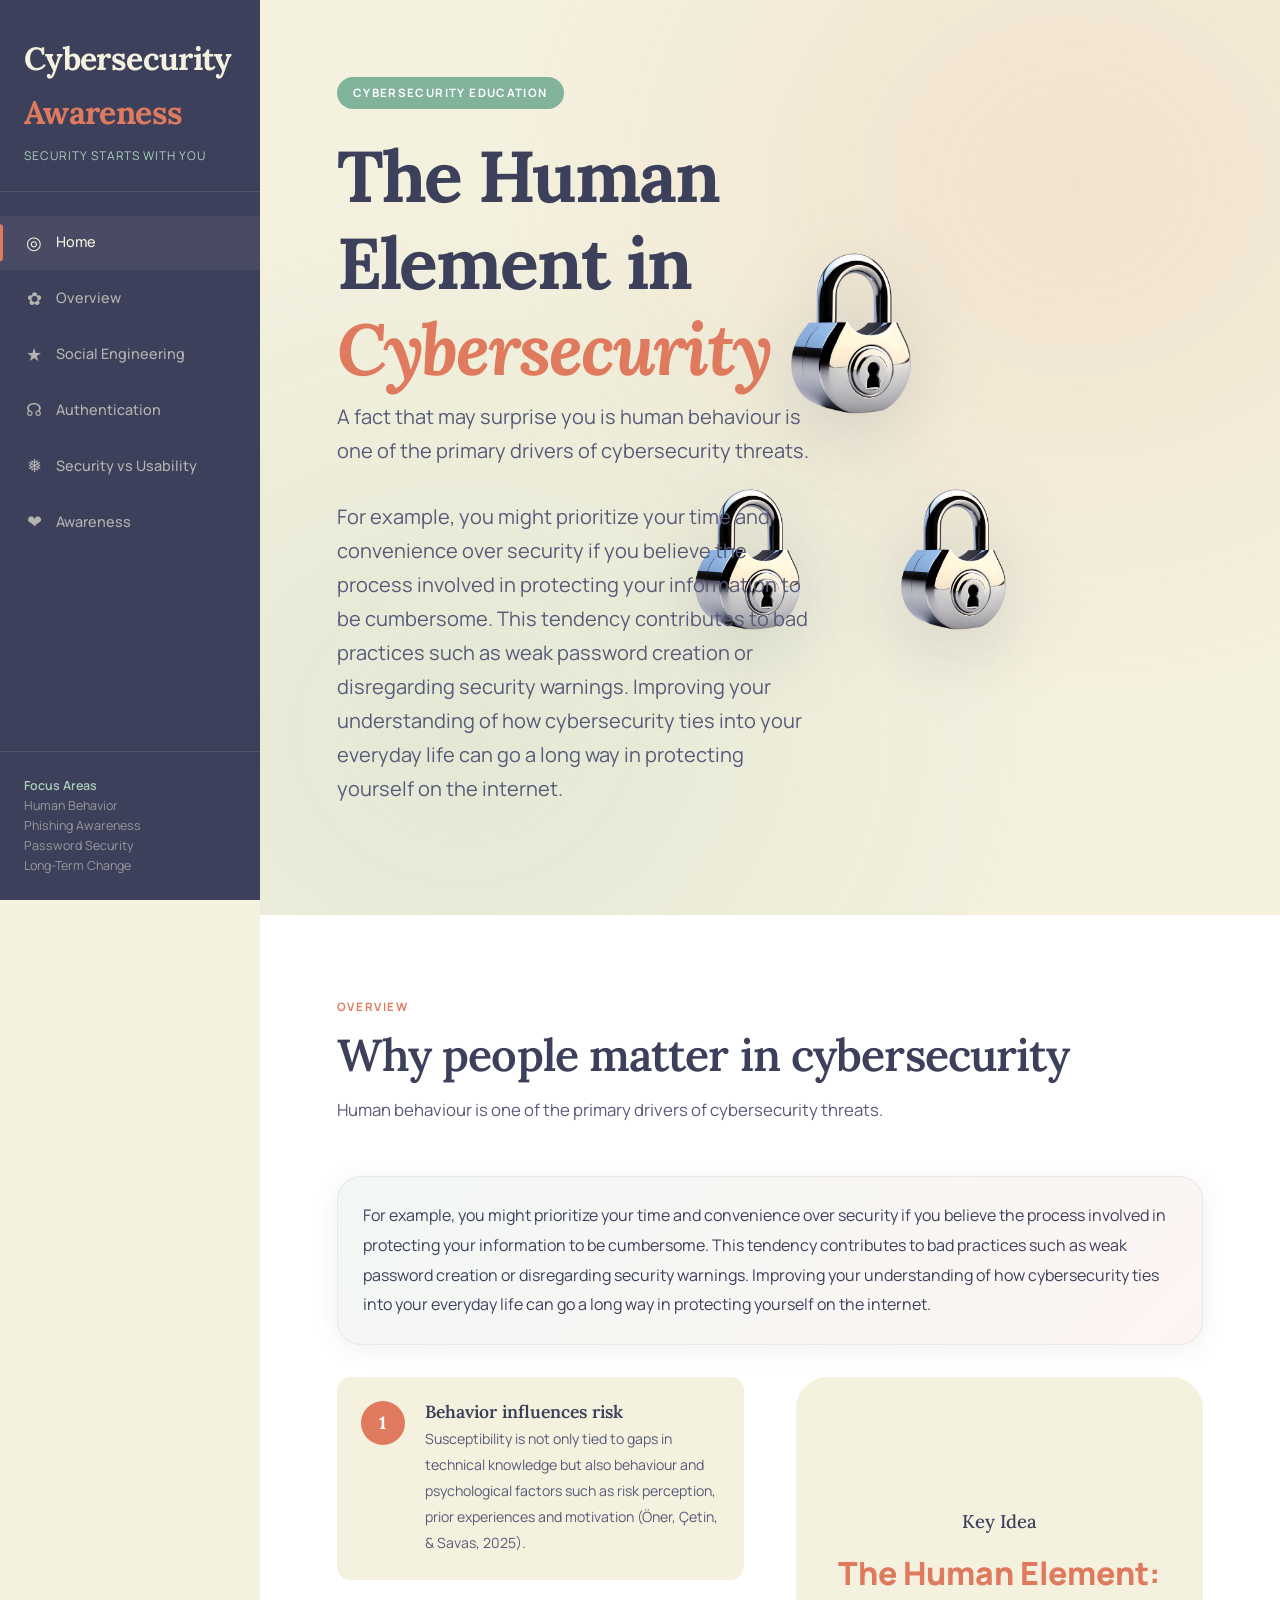
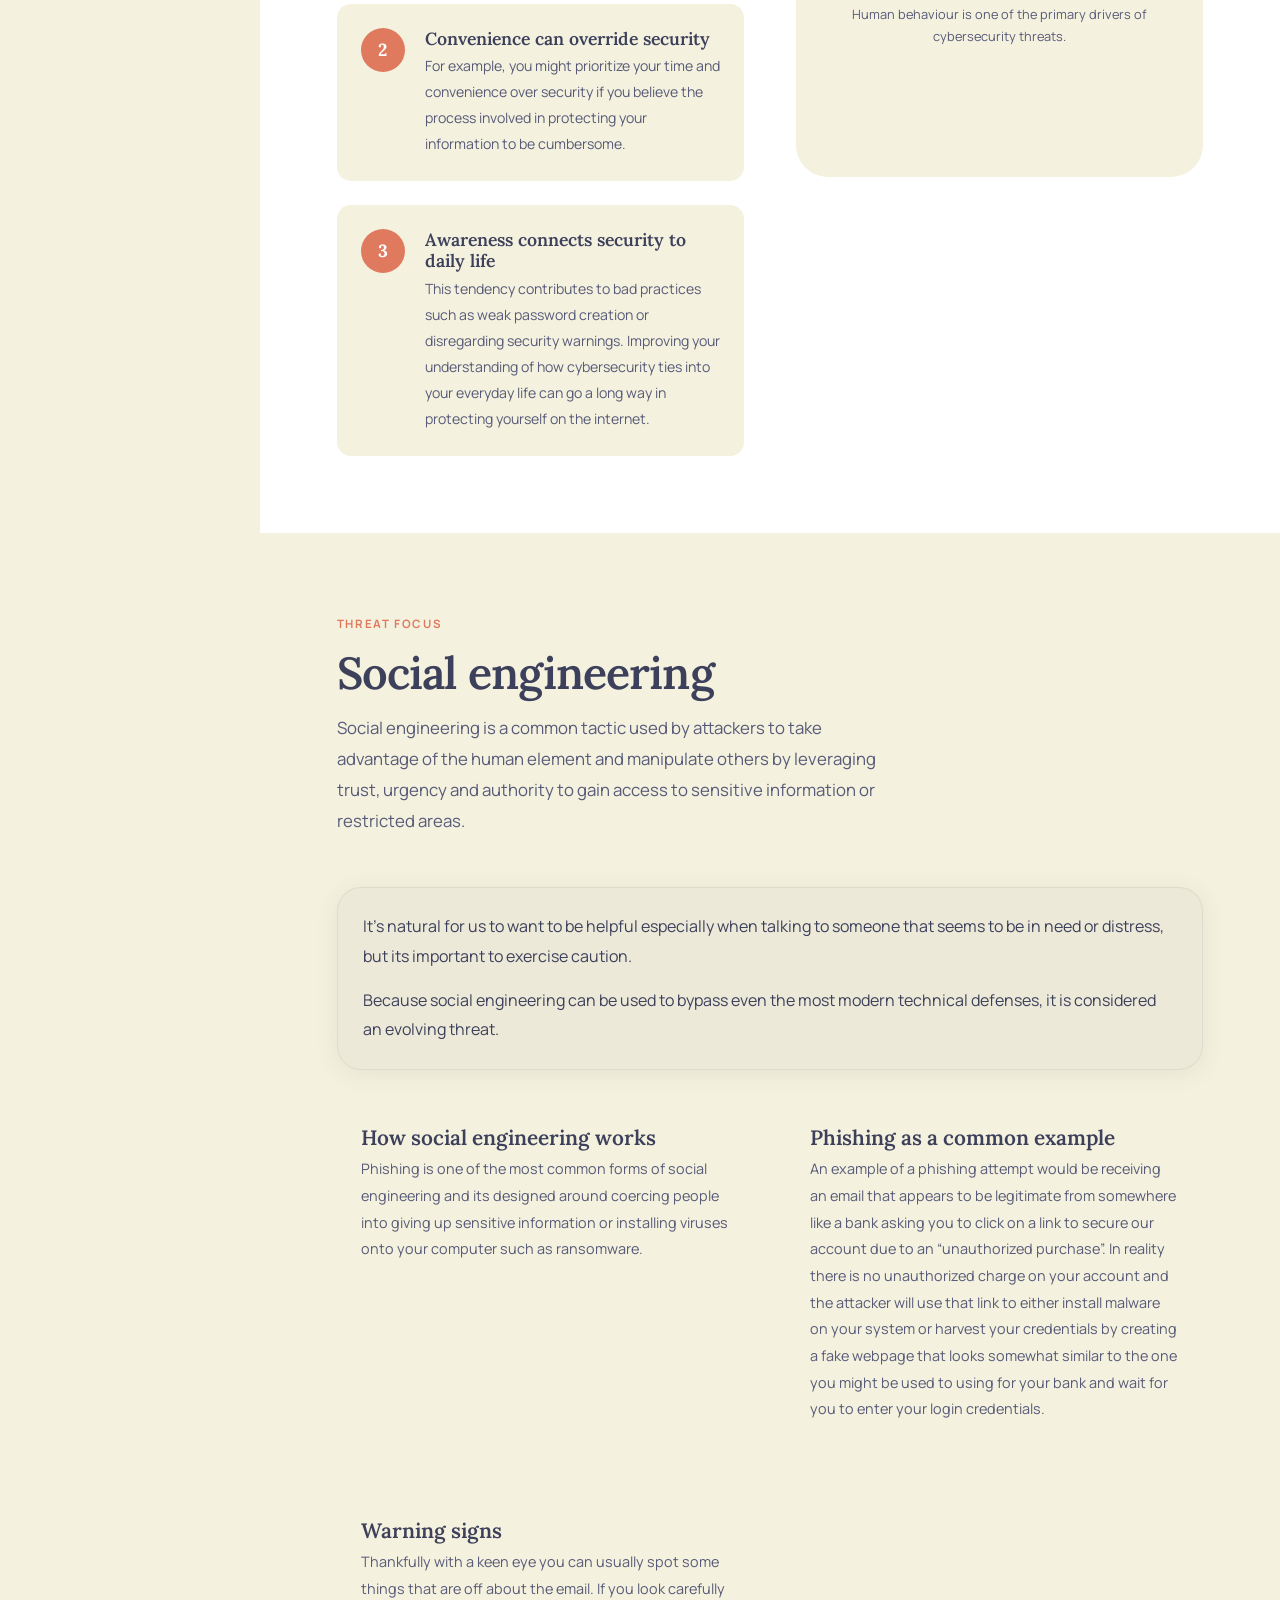
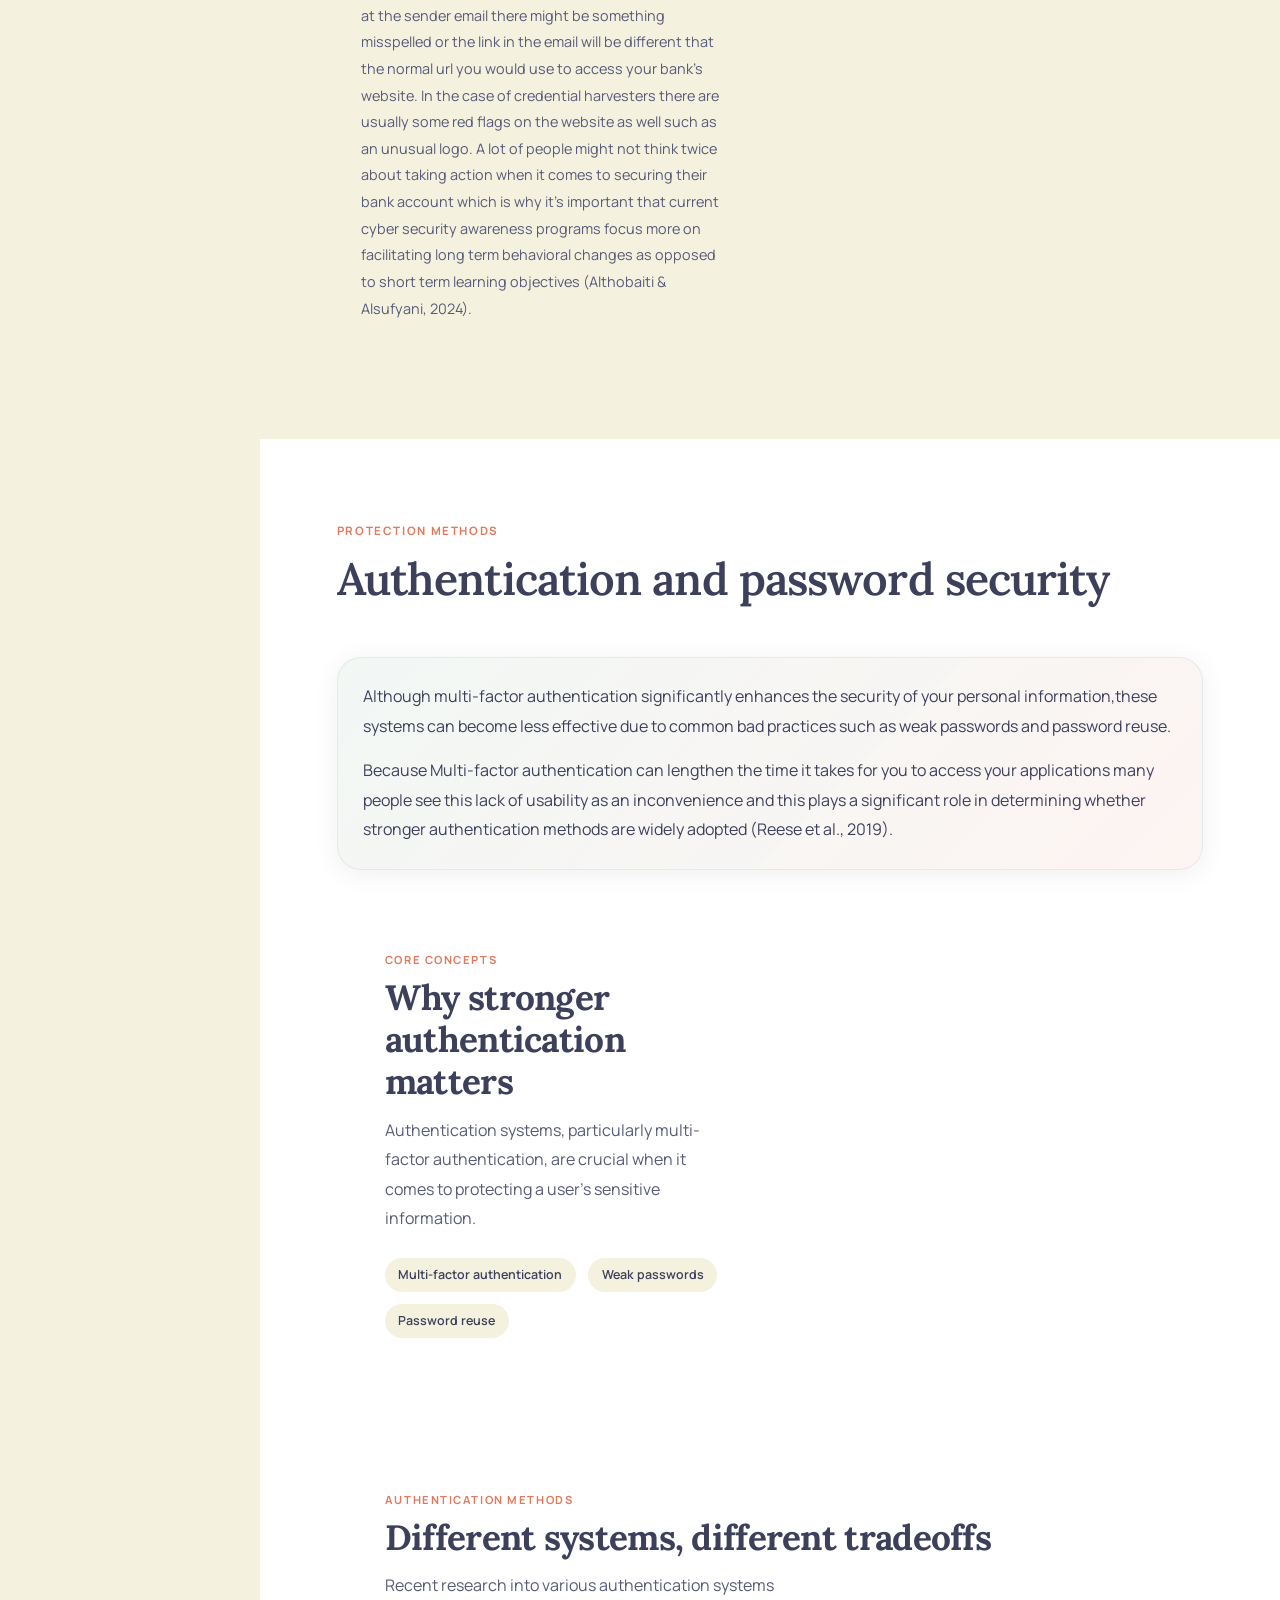
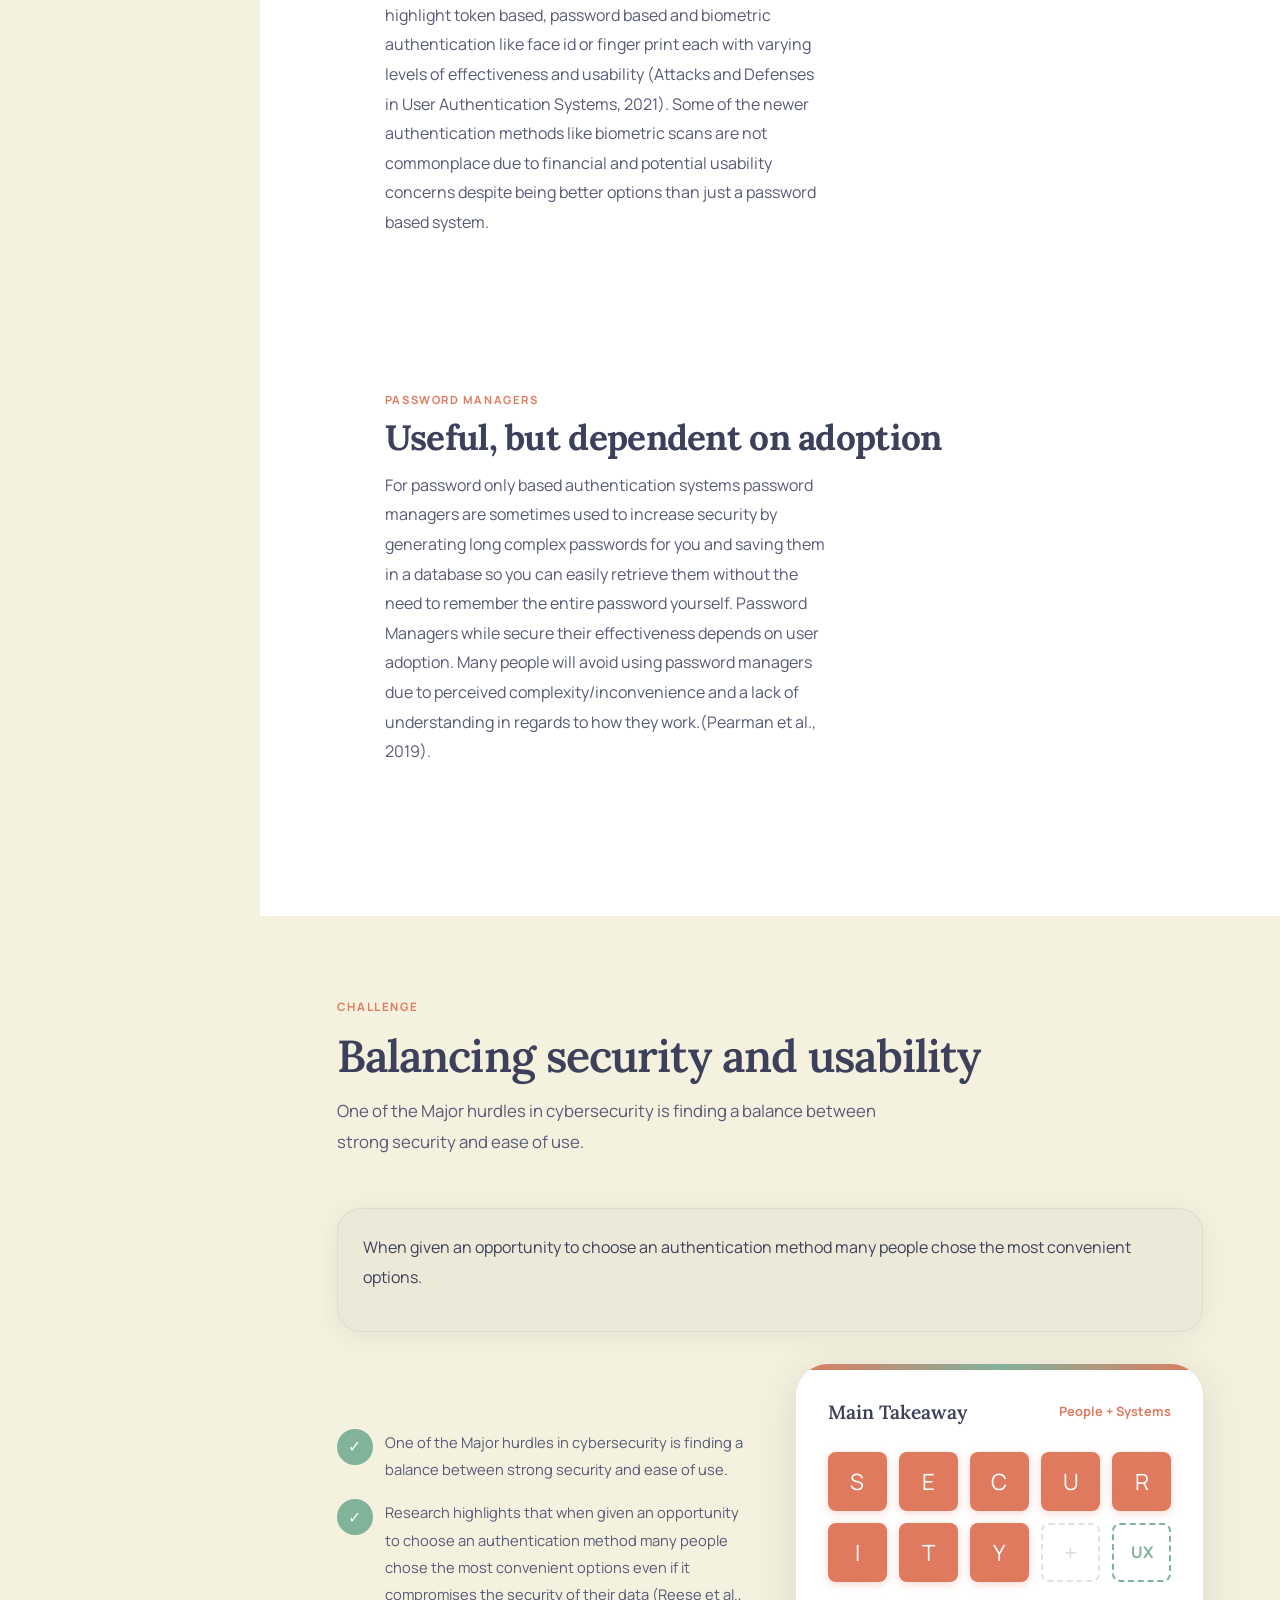
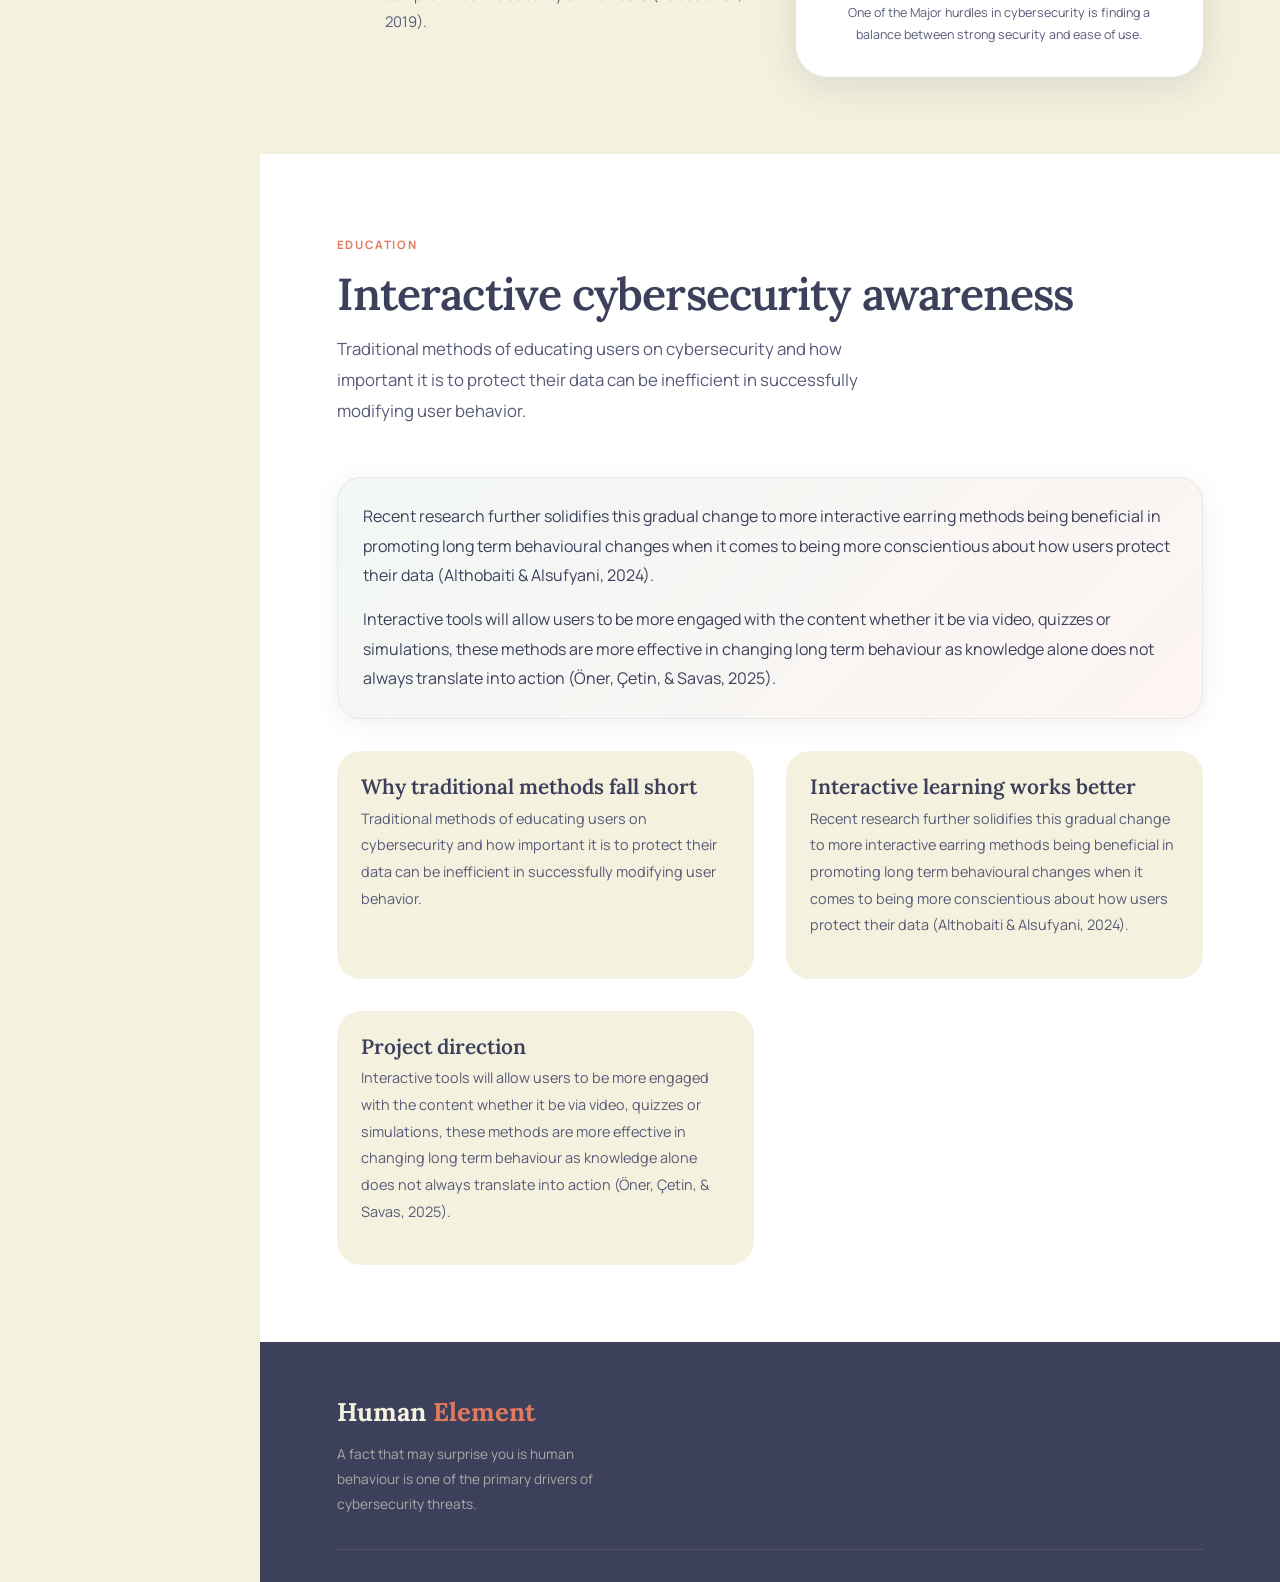
==== index.html @ 45beee65 "Update index.html" ====
<!DOCTYPE html>

<html lang="en">
<head>
<meta charset="utf-8"/>
<meta content="width=device-width, initial-scale=1.0" name="viewport"/>
<meta content="The Human Element in Cybersecurity — an educational website covering social engineering, authentication, password security, and balancing security with usability." name="description"/>
<meta content="cybersecurity, social engineering, phishing, authentication, password security, usability, awareness" name="keywords"/>
<meta content="Mickel White" name="author"/>
<meta content="The Human Element in Cybersecurity" property="og:title"/>
<meta content="Learn how behavior, awareness, authentication, and usability shape cybersecurity risks and defenses." property="og:description"/>
<meta content="website" property="og:type"/>
<meta content="summary_large_image" name="twitter:card"/>
<title>The Human Element in Cybersecurity</title>
<link href="https://fonts.googleapis.com" rel="preconnect"/>
<link crossorigin="" href="https://fonts.gstatic.com" rel="preconnect"/>
<link href="https://fonts.googleapis.com/css2?family=Lora:ital,wght@0,400;0,500;0,600;0,700;1,400;1,500&amp;family=Manrope:wght@300;400;500;600;700;800&amp;display=swap" rel="stylesheet"/>
<link href="style-final.css" rel="stylesheet"/>
</head>
<body>
<button aria-expanded="false" aria-label="Toggle navigation menu" class="hamburger" id="hamburger">
<div class="hamburger__lines">
<span></span>
<span></span>
<span></span>
</div>
</button>
<div class="sidebar-overlay" id="sidebarOverlay"></div>
<aside aria-label="Main navigation" class="sidebar" id="sidebar" role="navigation">
<div class="sidebar__brand">
<div class="sidebar__logo">Cybersecurity <span>Awareness</span></div>
<div class="sidebar__tagline">Security starts with you</div>
</div>
<nav class="sidebar__nav">
<ul>
<li><a class="active" href="#hero"><span class="nav-icon">◎</span> Home</a></li>
<li><a href="#overview"><span class="nav-icon">✿</span> Overview</a></li>
<li><a href="#social-engineering"><span class="nav-icon">★</span> Social Engineering</a></li>
<li><a href="#authentication"><span class="nav-icon">☊</span> Authentication</a></li>
<li><a href="#security-usability"><span class="nav-icon">❅</span> Security vs Usability</a></li>
<li><a href="#interactive-awareness"><span class="nav-icon">❤</span> Awareness</a></li>
</ul>
</nav>
<div class="sidebar__footer">
<div class="sidebar__hours">
<strong>Focus Areas</strong><br/>
        Human Behavior<br/>
        Phishing Awareness<br/>
        Password Security<br/>
        Long-Term Change
      </div>
</div>
</aside>
<main class="main">
<section class="hero" id="hero">
<div class="hero__content">
<div class="hero__badge reveal">Cybersecurity Education</div>
<h1 class="hero__title reveal reveal-delay-1">
          The Human Element in<br/><em>Cybersecurity</em>
</h1>
<p class="hero__subtitle reveal reveal-delay-2">A fact that may surprise you is human behaviour is one of the primary drivers of cybersecurity threats.</p>
<p class="hero__subtitle hero__subtitle--extra reveal reveal-delay-3">For example, you might prioritize your time and convenience over security if you believe the process involved in protecting your information to be cumbersome. This tendency contributes to bad practices such as weak password creation or disregarding security warnings. Improving your understanding of how cybersecurity ties into your everyday life can go a long way in protecting yourself on the internet.</p>
<div class="hero__actions reveal reveal-delay-4" style="display:none;">
<a class="btn btn--primary" href="#overview">Start Learning</a>
<a class="btn btn--outline" href="#social-engineering">View Threats</a>
</div>
</div>
<div class="hero__deco hero__deco--locks">
<img alt="Lock icon" class="lock lock1" src="lock.png"/>
<img alt="Lock icon" class="lock lock2" src="lock.png"/>
<img alt="Lock icon" class="lock lock3" src="lock.png"/>
</div>
</section>
<section class="section section--alt" id="overview">
<div class="section__header reveal">
<span class="section__label">Overview</span>
<h2 class="section__title">Why people matter in cybersecurity</h2>
<p class="section__desc">Human behaviour is one of the primary drivers of cybersecurity threats.</p>
</div>
<div class="intro-panel reveal">
<p>For example, you might prioritize your time and convenience over security if you believe the process involved in protecting your information to be cumbersome. This tendency contributes to bad practices such as weak password creation or disregarding security warnings. Improving your understanding of how cybersecurity ties into your everyday life can go a long way in protecting yourself on the internet.</p>
</div>
<div class="builder__layout">
<div class="builder__steps">
<div class="builder-step reveal">
<div class="builder-step__num">1</div>
<div>
<h3 class="builder-step__title">Behavior influences risk</h3>
<p class="builder-step__text">Susceptibility is not only tied to gaps in technical knowledge but also behaviour and psychological factors such as risk perception, prior experiences and motivation (Öner, Çetin, &amp; Savas, 2025).</p>
</div>
</div>
<div class="builder-step reveal reveal-delay-1">
<div class="builder-step__num">2</div>
<div>
<h3 class="builder-step__title">Convenience can override security</h3>
<p class="builder-step__text">For example, you might prioritize your time and convenience over security if you believe the process involved in protecting your information to be cumbersome.</p>
</div>
</div>
<div class="builder-step reveal reveal-delay-2">
<div class="builder-step__num">3</div>
<div>
<h3 class="builder-step__title">Awareness connects security to daily life</h3>
<p class="builder-step__text">This tendency contributes to bad practices such as weak password creation or disregarding security warnings. Improving your understanding of how cybersecurity ties into your everyday life can go a long way in protecting yourself on the internet.</p>
</div>
</div>
</div>
<div class="builder__preview reveal">
<p class="builder__preview-text">Key Idea</p>
<p class="builder__preview-price">The Human Element:</p>
<p class="builder__preview-note">Human behaviour is one of the primary drivers of cybersecurity threats.</p>
</div>
</div>
</section>
<section class="section" id="social-engineering">
<div class="section__header reveal">
<span class="section__label">Threat Focus</span>
<h2 class="section__title">Social engineering</h2>
<p class="section__desc">Social engineering is a common tactic used by attackers to take advantage of the human element and manipulate others by leveraging trust, urgency and authority to gain access to sensitive information or restricted areas.</p>
</div>
<div class="intro-panel intro-panel--dark reveal">
<p>It's natural for us to want to be helpful especially when talking to someone that seems to be in need or distress, but its important to exercise caution.</p>
<p>Because social engineering can be used to bypass even the most modern technical defenses, it is considered an evolving threat.</p>
</div>
<div class="catering__grid">
<div class="cart-card reveal">
<div class="cart-card__body">
<h3 class="cart-card__name">How social engineering works</h3>
<p class="cart-card__desc">Phishing is one of the most common forms of social engineering and its designed around coercing people into giving up sensitive information or installing viruses onto your computer such as ransomware.</p>
</div>
</div>
<div class="cart-card reveal reveal-delay-1">
<div class="cart-card__body">
<h3 class="cart-card__name">Phishing as a common example</h3>
<p class="cart-card__desc">An example of a phishing attempt would be receiving an email that appears to be legitimate from somewhere like a bank asking you to click on a link to secure our account due to an “unauthorized purchase”. In reality there is no unauthorized charge on your account and the attacker will use that link to either install malware on your system or harvest your credentials by creating a fake webpage that looks somewhat similar to the one you might be used to using for your bank and wait for you to enter your login credentials.</p>
</div>
</div>
<div class="cart-card reveal reveal-delay-2">
<div class="cart-card__body">
<h3 class="cart-card__name">Warning signs</h3>
<p class="cart-card__desc">Thankfully with a keen eye you can usually spot some things that are off about the email. If you look carefully at the sender email there might be something misspelled or the link in the email will be different that the normal url you would use to access your bank's website. In the case of credential harvesters there are usually some red flags on the website as well such as an unusual logo. A lot of people might not think twice about taking action when it comes to securing their bank account which is why it's important that current cyber security awareness programs focus more on facilitating long term behavioral changes as opposed to short term learning objectives (Althobaiti &amp; Alsufyani, 2024).</p>
</div>
</div>
</div>
</section>
<section class="section section--alt" id="authentication">
<div class="section__header reveal">
<span class="section__label">Protection Methods</span>
<h2 class="section__title">Authentication and password security</h2>
</div>
<div class="intro-panel reveal">
<p>Although multi-factor authentication significantly enhances the security of your personal information,these systems can become less effective due to common bad practices such as weak passwords and password reuse.</p>
<p>Because Multi-factor authentication can lengthen the time it takes for you to access your applications many people see this lack of usability as an inconvenience and this plays a significant role in determining whether stronger authentication methods are widely adopted (Reese et al., 2019).</p>
</div>
<div class="seasonal-panels reveal">
<div class="seasonal-panel is-active" role="tabpanel">
<div class="seasonal-panel__details" style="max-width: 100%;">
<span class="seasonal-panel__season-label">Core Concepts</span>
<h3 class="seasonal-panel__name">Why stronger authentication matters</h3>
<p class="seasonal-panel__desc">Authentication systems, particularly multi-factor authentication, are crucial when it comes to protecting a user's sensitive information.</p>
<div class="seasonal-panel__meta">
<span class="seasonal-panel__meta-tag">Multi-factor authentication</span>
<span class="seasonal-panel__meta-tag">Weak passwords</span>
<span class="seasonal-panel__meta-tag">Password reuse</span>
</div>
</div>
</div>
<div class="seasonal-panel" role="tabpanel" style="display:block; margin-top: 2rem;">
<div class="seasonal-panel__details" style="max-width: 100%;">
<span class="seasonal-panel__season-label">Authentication Methods</span>
<h3 class="seasonal-panel__name">Different systems, different tradeoffs</h3>
<p class="seasonal-panel__desc">Recent research into various authentication systems highlight token based, password based and biometric authentication like face id or finger print each with varying levels of effectiveness and usability (Attacks and Defenses in User Authentication Systems, 2021). Some of the newer authentication methods like biometric scans are not commonplace due to financial and potential usability concerns despite being better options than just a password based system.</p>
</div>
</div>
<div class="seasonal-panel" role="tabpanel" style="display:block; margin-top: 2rem;">
<div class="seasonal-panel__details" style="max-width: 100%;">
<span class="seasonal-panel__season-label">Password Managers</span>
<h3 class="seasonal-panel__name">Useful, but dependent on adoption</h3>
<p class="seasonal-panel__desc">For password only based authentication systems password managers are sometimes used to increase security by generating long complex passwords for you and saving them in a database so you can easily retrieve them without the need to remember the entire password yourself. Password Managers while secure their effectiveness depends on user adoption. Many people will avoid using password managers due to perceived complexity/inconvenience and a lack of understanding in regards to how they work.(Pearman et al., 2019).</p>
</div>
</div>
</div>
</section>
<section class="section" id="security-usability">
<div class="section__header reveal">
<span class="section__label">Challenge</span>
<h2 class="section__title">Balancing security and usability</h2>
<p class="section__desc">One of the Major hurdles in cybersecurity is finding a balance between strong security and ease of use.</p>
</div>
<div class="intro-panel intro-panel--dark reveal">
<p>When given an opportunity to choose an authentication method many people chose the most convenient options.</p>
<p> </p>
</div>
<div class="loyalty__layout">
<div class="loyalty__info reveal">
<div class="loyalty__perks">
<div class="perk">
<div class="perk__icon">✓</div>
<p class="perk__text">One of the Major hurdles in cybersecurity is finding a balance between strong security and ease of use.</p>
</div>
<div class="perk">
<div class="perk__icon">✓</div>
<p class="perk__text">Research highlights that when given an opportunity to choose an authentication method many people chose the most convenient options even if it compromises the security of their data (Reese et al., 2019).</p>
</div>
</div>
</div>
<div class="stamp-card reveal reveal-delay-1">
<div class="stamp-card__header">
<span class="stamp-card__title">Main Takeaway</span>
<span class="stamp-card__count">People + Systems</span>
</div>
<div class="stamp-card__grid">
<div class="stamp stamp--filled">S</div>
<div class="stamp stamp--filled">E</div>
<div class="stamp stamp--filled">C</div>
<div class="stamp stamp--filled">U</div>
<div class="stamp stamp--filled">R</div>
<div class="stamp stamp--filled">I</div>
<div class="stamp stamp--filled">T</div>
<div class="stamp stamp--filled">Y</div>
<div class="stamp">+</div>
<div class="stamp stamp--reward">UX</div>
</div>
<p class="stamp-card__footer">One of the Major hurdles in cybersecurity is finding a balance between strong security and ease of use.</p>
</div>
</div>
</section>
<section class="section section--alt" id="interactive-awareness">
<div class="section__header reveal">
<span class="section__label">Education</span>
<h2 class="section__title">Interactive cybersecurity awareness</h2>
<p class="section__desc">Traditional methods of educating users on cybersecurity and how important it is to protect their data can be inefficient in successfully modifying user behavior.</p>
</div>
<div class="intro-panel reveal">
<p>Recent research further solidifies this gradual change to more interactive earring methods being beneficial in promoting long term behavioural changes when it comes to being more conscientious about how users protect their data (Althobaiti &amp; Alsufyani, 2024).</p>
<p>Interactive tools will allow users to be more engaged with the content whether it be via video, quizzes or simulations, these methods are more effective in changing long term behaviour as knowledge alone does not always translate into action (Öner, Çetin, &amp; Savas, 2025).</p>
</div>
<div class="catering__grid">
<div class="cart-card reveal">
<div class="cart-card__body">
<h3 class="cart-card__name">Why traditional methods fall short</h3>
<p class="cart-card__desc">Traditional methods of educating users on cybersecurity and how important it is to protect their data can be inefficient in successfully modifying user behavior.</p>
</div>
</div>
<div class="cart-card reveal reveal-delay-1">
<div class="cart-card__body">
<h3 class="cart-card__name">Interactive learning works better</h3>
<p class="cart-card__desc">Recent research further solidifies this gradual change to more interactive earring methods being beneficial in promoting long term behavioural changes when it comes to being more conscientious about how users protect their data (Althobaiti &amp; Alsufyani, 2024).</p>
</div>
</div>
<div class="cart-card reveal reveal-delay-2">
<div class="cart-card__body">
<h3 class="cart-card__name">Project direction</h3>
<p class="cart-card__desc">Interactive tools will allow users to be more engaged with the content whether it be via video, quizzes or simulations, these methods are more effective in changing long term behaviour as knowledge alone does not always translate into action (Öner, Çetin, &amp; Savas, 2025).</p>
</div>
</div>
</div>
</section>
<footer class="footer">
<div class="footer__top">
<div>
<div class="footer__brand">Human <span>Element</span></div>
<p class="footer__copy">A fact that may surprise you is human behaviour is one of the primary drivers of cybersecurity threats.</p>
</div>
<div class="footer__links" style="display:none;">
<div class="footer__col">
<h4>Sections</h4>
<ul>
<li><a href="#overview">Overview</a></li>
<li><a href="#social-engineering">Social Engineering</a></li>
<li><a href="#authentication">Authentication</a></li>
<li><a href="#security-usability">Security vs Usability</a></li>
</ul>
</div>
<div class="footer__col">
<h4>Key Topics</h4>
<ul>
<li><a href="#interactive-awareness">Awareness</a></li>
<li><a href="#authentication">Password Security</a></li>
<li><a href="#social-engineering">Phishing</a></li>
<li><a href="#hero">Human Behavior</a></li>
</ul>
</div>
<div class="footer__col">
<h4>Purpose</h4>
<ul>
<li><a href="#">Educational Website</a></li>
<li><a href="#">Cyber Awareness</a></li>
<li><a href="#">User Protection</a></li>
<li><a href="#">Long-Term Change</a></li>
</ul>
</div>
</div>
</div>
<div class="footer__bottom" style="display:none;">
<p>© 2026 The Human Element in Cybersecurity. All rights reserved.</p>
</div>
</footer>
</main>
<script data-cfasync="false" src="/cdn-cgi/scripts/5c5dd728/cloudflare-static/email-decode.min.js"></script>
<script src="final-script.js"></script>
</body>
</html>
---- style-final.css ----
@charset "utf-8";


:root {
	
	--terracotta: #E07A5F;
	--cream: #F4F1DE;
	--navy: #3D405B;
	--sage: #81B29A;

	--terracotta-light: #f0a58e;
	--terracotta-dark: #c4603f;
	--cream-dark: #e8e3c8;
	--navy-light: #575a78;
	--sage-light: #a8cfba;
	--sage-dark: #5f8e73;

	--font-heading: 'Lora', Georgia, serif;
	--font-body: 'Manrope', 'Segoe UI', sans-serif;

	--sidebar-width: 260px;
	--section-pad: clamp(3rem, 6vw, 6rem);
	--gap: clamp(1rem, 2.5vw, 2rem);

	--radius-sm: 8px;
	--radius-md: 14px;
	--radius-lg: 24px;
	--radius-xl: 32px;

	--shadow-card: 0 4px 24px rgba(61, 64, 91, 0.08);
	--shadow-hover: 0 8px 40px rgba(61, 64, 91, 0.14);

	--ease-out: cubic-bezier(0.22, 1, 0.36, 1);
	--duration: 0.5s;
}

*,
*::before,
*::after {
	margin: 0;
	padding: 0;
	box-sizing: border-box;
}

html {
	scroll-behavior: smooth;
	font-size: 16px;
	-webkit-font-smoothing: antialiased;
	-moz-osx-font-smoothing: grayscale;
}

body {
	font-family: var(--font-body);
	color: var(--navy);
	background-color: var(--cream);
	line-height: 1.7;
	overflow-x: hidden;
}

h1,
h2,
h3,
h4,
h5,
h6 {
	font-family: var(--font-heading);
	font-weight: 600;
	line-height: 1.2;
}

a {
	color: inherit;
	text-decoration: none;
}

img {
	max-width: 100%;
	display: block;
}

ul {
	list-style: none;
}

button {
	font-family: var(--font-body);
	cursor: pointer;
	border: none;
	background: none;
}

.sidebar {
	position: fixed;
	top: 0;
	left: 0;
	width: var(--sidebar-width);
	height: 100vh;
	background: var(--navy);
	color: var(--cream);
	display: flex;
	flex-direction: column;
	z-index: 1000;
	overflow-y: auto;
	transition: transform 0.4s var(--ease-out);
}

.sidebar__brand {
	padding: 2rem 1.5rem 1.5rem;
	border-bottom: 1px solid rgba(244, 241, 222, 0.1);
}

.sidebar__logo {
	font-family: var(--font-heading);
	font-size: 2rem;
	font-weight: 700;
	letter-spacing: -0.02em;
	color: var(--cream);
}

.sidebar__logo span {
	color: var(--terracotta);
}

.sidebar__tagline {
	font-size: 0.75rem;
	font-weight: 400;
	letter-spacing: 0.08em;
	text-transform: uppercase;
	color: var(--sage-light);
	margin-top: 0.35rem;
}

.sidebar__nav {
	flex: 1;
	padding: 1.5rem 0;
}

.sidebar__nav ul {
	display: flex;
	flex-direction: column;
	gap: 2px;
}

.sidebar__nav a {
	display: flex;
	align-items: center;
	gap: 0.75rem;
	padding: 0.75rem 1.5rem;
	font-size: 0.9rem;
	font-weight: 500;
	color: rgba(244, 241, 222, 0.65);
	transition: all 0.3s var(--ease-out);
	position: relative;
}

.sidebar__nav a::before {
	content: '';
	position: absolute;
	left: 0;
	top: 50%;
	transform: translateY(-50%) scaleY(0);
	width: 3px;
	height: 70%;
	background: var(--terracotta);
	border-radius: 0 3px 3px 0;
	transition: transform 0.3s var(--ease-out);
}

.sidebar__nav a:hover,
.sidebar__nav a.active {
	color: var(--cream);
	background: rgba(244, 241, 222, 0.06);
}

.sidebar__nav a:hover::before,
.sidebar__nav a.active::before {
	transform: translateY(-50%) scaleY(1);
}

.sidebar__nav .nav-icon {
	width: 20px;
	text-align: center;
	font-size: 1.1rem;
	flex-shrink: 0;
}

.sidebar__footer {
	padding: 1.5rem;
	border-top: 1px solid rgba(244, 241, 222, 0.1);
}

.sidebar__hours {
	font-size: 0.78rem;
	color: rgba(244, 241, 222, 0.5);
	line-height: 1.6;
}

.sidebar__hours strong {
	color: var(--sage-light);
	font-weight: 600;
}

.hamburger {
	display: none;
	position: fixed;
	top: 1rem;
	left: 1rem;
	z-index: 1100;
	width: 48px;
	height: 48px;
	background: var(--navy);
	border-radius: var(--radius-sm);
	align-items: center;
	justify-content: center;
	box-shadow: var(--shadow-card);
}

.hamburger__lines {
	width: 22px;
	height: 16px;
	position: relative;
}

.hamburger__lines span {
	display: block;
	position: absolute;
	width: 100%;
	height: 2px;
	background: var(--cream);
	border-radius: 2px;
	transition: all 0.3s var(--ease-out);
}

.hamburger__lines span:nth-child(1) {
	top: 0;
}

.hamburger__lines span:nth-child(2) {
	top: 7px;
}

.hamburger__lines span:nth-child(3) {
	top: 14px;
}

.hamburger.is-active .hamburger__lines span:nth-child(1) {
	top: 7px;
	transform: rotate(45deg);
}

.hamburger.is-active .hamburger__lines span:nth-child(2) {
	opacity: 0;
}

.hamburger.is-active .hamburger__lines span:nth-child(3) {
	top: 7px;
	transform: rotate(-45deg);
}

.sidebar-overlay {
	display: none;
	position: fixed;
	inset: 0;
	background: rgba(61, 64, 91, 0.5);
	z-index: 999;
	opacity: 0;
	transition: opacity 0.3s ease;
}

.sidebar-overlay.is-visible {
	opacity: 1;
}

.main {
	margin-left: var(--sidebar-width);
	min-height: 100vh;
}

.reveal {
	opacity: 0;
	transform: translateY(30px);
	transition: opacity 0.7s var(--ease-out), transform 0.7s var(--ease-out);
}

.reveal.is-visible {
	opacity: 1;
	transform: translateY(0);
}

.reveal-delay-1 {
	transition-delay: 0.1s;
}

.reveal-delay-2 {
	transition-delay: 0.2s;
}

.reveal-delay-3 {
	transition-delay: 0.3s;
}

.reveal-delay-4 {
	transition-delay: 0.4s;
}

.hero {
	position: relative;
	min-height: 100vh;
	display: flex;
	align-items: center;
	padding: var(--section-pad);
	background:
		radial-gradient(ellipse at 20% 80%, rgba(129, 178, 154, 0.15) 0%, transparent 50%),
		radial-gradient(ellipse at 80% 20%, rgba(224, 122, 95, 0.12) 0%, transparent 50%),
		var(--cream);
	overflow: hidden;
}

.hero__content {
	max-width: 640px;
	position: relative;
	z-index: 2;
}

.hero__badge {
	display: inline-block;
	padding: 0.4rem 1rem;
	background: var(--sage);
	color: #fff;
	font-size: 0.72rem;
	font-weight: 700;
	letter-spacing: 0.12em;
	text-transform: uppercase;
	border-radius: 50px;
	margin-bottom: 1.5rem;
}

.hero__title {
	font-size: clamp(2.8rem, 6vw, 4.5rem);
	font-weight: 700;
	color: var(--navy);
	margin-bottom: 0.5rem;
	letter-spacing: -0.03em;
}

.hero__title em {
	color: var(--terracotta);
	font-style: italic;
}

.hero__subtitle {
	font-size: clamp(1rem, 2vw, 1.25rem);
	color: var(--navy-light);
	margin-bottom: 2rem;
	max-width: 480px;
}

.hero__actions {
	display: flex;
	flex-wrap: wrap;
	gap: 1rem;
}

.hero__deco {
	position: absolute;
	right: -2%;
	top: 50%;
	transform: translateY(-50%);
	width: clamp(280px, 35vw, 500px);
	height: clamp(280px, 35vw, 500px);
	z-index: 1;
}

.scoop {
	position: absolute;
	border-radius: 50%;
	box-shadow: inset 0 -10px 30px rgba(0, 0, 0, 0.08), 0 6px 20px rgba(0, 0, 0, 0.06);
}

.scoop--strawberry {
	width: 60%;
	height: 60%;
	background: radial-gradient(circle at 35% 35%, #f4a4b8, var(--terracotta));
	top: 0;
	right: 10%;
}

.scoop--mint {
	width: 50%;
	height: 50%;
	background: radial-gradient(circle at 35% 35%, var(--sage-light), var(--sage-dark));
	bottom: 8%;
	right: 0;
}

.scoop--vanilla {
	width: 45%;
	height: 45%;
	background: radial-gradient(circle at 35% 35%, #fff5e0, var(--cream-dark));
	bottom: 15%;
	left: 5%;
}

.scoop--highlight {
	position: absolute;
	width: 25%;
	height: 25%;
	background: rgba(255, 255, 255, 0.5);
	border-radius: 50%;
	top: 15%;
	left: 20%;
	filter: blur(6px);
}

.btn {
	display: inline-flex;
	align-items: center;
	gap: 0.5rem;
	padding: 0.85rem 1.75rem;
	font-size: 0.9rem;
	font-weight: 600;
	border-radius: var(--radius-md);
	transition: all 0.3s var(--ease-out);
}

.btn--primary {
	background: var(--terracotta);
	color: #fff;
}

.btn--primary:hover {
	background: var(--terracotta-dark);
	transform: translateY(-2px);
	box-shadow: 0 6px 24px rgba(224, 122, 95, 0.35);
}

.btn--outline {
	border: 2px solid var(--navy);
	color: var(--navy);
	background: transparent;
}

.btn--outline:hover {
	background: var(--navy);
	color: var(--cream);
	transform: translateY(-2px);
}

.btn--sage {
	background: var(--sage);
	color: #fff;
}

.btn--sage:hover {
	background: var(--sage-dark);
	transform: translateY(-2px);
	box-shadow: 0 6px 24px rgba(129, 178, 154, 0.35);
}

/* ============================================
       Section Headers (shared)
       ============================================ */
.section {
	padding: var(--section-pad);
}

.section--alt {
	background: #fff;
}

.section__header {
	margin-bottom: clamp(2rem, 4vw, 3.5rem);
}

.section__label {
	display: inline-block;
	font-size: 0.72rem;
	font-weight: 700;
	letter-spacing: 0.14em;
	text-transform: uppercase;
	color: var(--terracotta);
	margin-bottom: 0.75rem;
}

.section__title {
	font-size: clamp(1.8rem, 4vw, 2.8rem);
	color: var(--navy);
	letter-spacing: -0.02em;
}

.section__desc {
	margin-top: 0.75rem;
	font-size: 1.05rem;
	color: var(--navy-light);
	max-width: 560px;
}

.flavors-section {
	overflow: hidden;
	padding-left: 0;
	padding-right: 0;
}

.flavors-section .section__header {
	padding-left: var(--section-pad);
	padding-right: var(--section-pad);
}

.marquee {
	position: relative;
	width: 100%;
	overflow: hidden;
	padding: 1rem 0 2rem;
}

.marquee::before,
.marquee::after {
	content: '';
	position: absolute;
	top: 0;
	bottom: 0;
	width: 80px;
	z-index: 2;
	pointer-events: none;
}

.marquee::before {
	left: 0;
	background: linear-gradient(to right, #fff, transparent);
}

.marquee::after {
	right: 0;
	background: linear-gradient(to left, #fff, transparent);
}

.marquee__track {
	display: flex;
	width: max-content;
	gap: 1.25rem;
	animation: marquee-scroll 35s linear infinite;
}

.marquee__track--reverse {
	animation-name: marquee-scroll-reverse;
	animation-duration: 40s;
	margin-top: 1.25rem;
}

.marquee:hover .marquee__track {
	animation-play-state: paused;
}

@keyframes marquee-scroll {
	0% {
		transform: translateX(0);
	}

	100% {
		transform: translateX(-50%);
	}
}

@keyframes marquee-scroll-reverse {
	0% {
		transform: translateX(-50%);
	}

	100% {
		transform: translateX(0);
	}
}

.flavor-card {
	flex-shrink: 0;
	width: 340px;
	background: #fff;
	border-radius: var(--radius-lg);
	padding: 1.4rem 1.5rem;
	box-shadow: var(--shadow-card);
	display: flex;
	align-items: center;
	gap: 1.15rem;
	transition: all 0.35s var(--ease-out);
	position: relative;
	overflow: hidden;
	cursor: default;
}

.flavor-card:hover {
	box-shadow: var(--shadow-hover);
	transform: scale(1.03);
}

.flavor-card__swatch {
	width: 62px;
	height: 62px;
	border-radius: 50%;
	flex-shrink: 0;
	position: relative;
	box-shadow: inset 0 -4px 10px rgba(0, 0, 0, 0.08);
}

.flavor-card__swatch::after {
	content: '';
	position: absolute;
	width: 35%;
	height: 35%;
	background: rgba(255, 255, 255, 0.45);
	border-radius: 50%;
	top: 12%;
	left: 18%;
	filter: blur(3px);
}

.flavor-card__info {
	min-width: 0;
}

.flavor-card__name {
	font-family: var(--font-heading);
	font-size: 1.05rem;
	font-weight: 600;
	color: var(--navy);
	margin-bottom: 0.15rem;
	white-space: nowrap;
	overflow: hidden;
	text-overflow: ellipsis;
}

.flavor-card__type {
	font-size: 0.68rem;
	font-weight: 700;
	text-transform: uppercase;
	letter-spacing: 0.08em;
	color: var(--sage);
	margin-bottom: 0.3rem;
}

.flavor-card__desc {
	font-size: 0.82rem;
	color: var(--navy-light);
	line-height: 1.5;
	display: -webkit-box;
	-webkit-line-clamp: 2;
	-webkit-box-orient: vertical;
	overflow: hidden;
}

.flavor-card__tag {
	position: absolute;
	top: 0.85rem;
	right: 0.85rem;
	padding: 0.2rem 0.55rem;
	font-size: 0.62rem;
	font-weight: 700;
	text-transform: uppercase;
	letter-spacing: 0.06em;
	border-radius: 50px;
	background: var(--terracotta);
	color: #fff;
}

.builder {
	background:
		radial-gradient(ellipse at 70% 30%, rgba(224, 122, 95, 0.06) 0%, transparent 50%),
		#fff;
}

.builder__layout {
	display: grid;
	grid-template-columns: 1fr 1fr;
	gap: clamp(2rem, 4vw, 4rem);
	align-items: start;
}

.builder__steps {
	display: flex;
	flex-direction: column;
	gap: 1.5rem;
}

.builder-step {
	display: flex;
	gap: 1.25rem;
	padding: 1.5rem;
	background: var(--cream);
	border-radius: var(--radius-md);
	transition: all 0.3s var(--ease-out);
}

.builder-step:hover {
	box-shadow: var(--shadow-card);
}

.builder-step__num {
	flex-shrink: 0;
	width: 44px;
	height: 44px;
	background: var(--terracotta);
	color: #fff;
	border-radius: 50%;
	display: flex;
	align-items: center;
	justify-content: center;
	font-family: var(--font-heading);
	font-weight: 700;
	font-size: 1.1rem;
}

.builder-step__title {
	font-family: var(--font-heading);
	font-size: 1.1rem;
	font-weight: 600;
	color: var(--navy);
	margin-bottom: 0.25rem;
}

.builder-step__text {
	font-size: 0.88rem;
	color: var(--navy-light);
}

.builder__preview {
	background: var(--cream);
	border-radius: var(--radius-xl);
	padding: 2.5rem;
	text-align: center;
	position: relative;
	min-height: 400px;
	display: flex;
	flex-direction: column;
	align-items: center;
	justify-content: center;
}

.builder__preview-bowl {
	width: 200px;
	height: 110px;
	background: linear-gradient(135deg, var(--navy), var(--navy-light));
	border-radius: 0 0 50% 50% / 0 0 100% 100%;
	position: relative;
	margin: 0 auto 1.5rem;
}

.builder__preview-bowl::before {
	content: '';
	position: absolute;
	top: -6px;
	left: -10px;
	right: -10px;
	height: 20px;
	background: var(--navy);
	border-radius: 50%;
}

.builder__preview-scoop1 {
	width: 90px;
	height: 90px;
	border-radius: 50%;
	background: radial-gradient(circle at 35% 35%, #fce4b8, #e6c68a);
	position: absolute;
	top: -55px;
	left: 20px;
	box-shadow: inset 0 -6px 15px rgba(0, 0, 0, 0.08);
}

.builder__preview-scoop2 {
	width: 90px;
	height: 90px;
	border-radius: 50%;
	background: radial-gradient(circle at 35% 35%, #f4a4b8, #e07a8a);
	position: absolute;
	top: -55px;
	right: 20px;
	box-shadow: inset 0 -6px 15px rgba(0, 0, 0, 0.08);
}

.builder__preview-scoop3 {
	width: 80px;
	height: 80px;
	border-radius: 50%;
	background: radial-gradient(circle at 35% 35%, var(--sage-light), var(--sage));
	position: absolute;
	top: -90px;
	left: 50%;
	transform: translateX(-50%);
	box-shadow: inset 0 -6px 15px rgba(0, 0, 0, 0.08);
}

.builder__preview-text {
	font-family: var(--font-heading);
	font-size: 1.15rem;
	color: var(--navy);
	font-weight: 500;
}

.builder__preview-price {
	font-size: 2rem;
	font-weight: 800;
	color: var(--terracotta);
	margin-top: 0.5rem;
}

.builder__preview-note {
	font-size: 0.8rem;
	color: var(--navy-light);
	margin-top: 0.25rem;
}

.catering__grid {
	display: grid;
	grid-template-columns: repeat(auto-fill, minmax(300px, 1fr));
	gap: var(--gap);
}

.cart-card {
	background: var(--cream);
	border-radius: var(--radius-lg);
	overflow: hidden;
	transition: all 0.4s var(--ease-out);
}

.cart-card:hover {
	transform: translateY(-4px);
	box-shadow: var(--shadow-hover);
}

.cart-card__visual {
	height: 200px;
	position: relative;
	overflow: hidden;
}

.cart-card__visual img {
	width: 100%;
	height: 100%;
	object-fit: cover;
	transition: transform 0.5s var(--ease-out);
}

.cart-card:hover .cart-card__visual img {
	transform: scale(1.05);
}

.cart-card__visual-label {
	position: absolute;
	top: 1.25rem;
	left: 1.25rem;
	padding: 0.4rem 0.9rem;
	background: rgba(255, 255, 255, 0.2);
	backdrop-filter: blur(6px);
	border-radius: 50px;
	color: #fff;
	font-size: 0.75rem;
	font-weight: 700;
	letter-spacing: 0.08em;
	text-transform: uppercase;
}

.cart-card__body {
	padding: 1.5rem;
}

.cart-card__name {
	font-family: var(--font-heading);
	font-size: 1.3rem;
	font-weight: 600;
	color: var(--navy);
	margin-bottom: 0.35rem;
}

.cart-card__desc {
	font-size: 0.9rem;
	color: var(--navy-light);
	margin-bottom: 1rem;
	line-height: 1.6;
}

.cart-card__details {
	display: flex;
	flex-wrap: wrap;
	gap: 0.5rem;
	margin-bottom: 1.25rem;
}

.cart-card__detail {
	padding: 0.3rem 0.7rem;
	background: rgba(61, 64, 91, 0.06);
	border-radius: 50px;
	font-size: 0.78rem;
	font-weight: 500;
	color: var(--navy);
}

.cart-card__price {
	font-family: var(--font-heading);
	font-size: 1.5rem;
	font-weight: 700;
	color: var(--terracotta);
}

.cart-card__price small {
	font-size: 0.75rem;
	font-weight: 400;
	color: var(--navy-light);
}

.seasonal-tabs {
	display: flex;
	gap: 4px;
	margin-bottom: clamp(1.5rem, 3vw, 2.5rem);
}

.seasonal-tab {
	flex: 1;
	padding: 1rem 1.25rem;
	background: rgba(61, 64, 91, 0.05);
	border: 2px solid transparent;
	border-radius: var(--radius-md);
	font-family: var(--font-body);
	font-size: 0.82rem;
	font-weight: 600;
	color: var(--navy-light);
	cursor: pointer;
	transition: all 0.35s var(--ease-out);
	text-align: center;
	position: relative;
}

.seasonal-tab__icon {
	display: block;
	font-size: 1.6rem;
	margin-bottom: 0.4rem;
}

.seasonal-tab:hover {
	background: rgba(61, 64, 91, 0.09);
	color: var(--navy);
}

.seasonal-tab.is-active {
	color: #fff;
	border-color: transparent;
}

.seasonal-tab.is-active[data-season="spring"] {
	background: #d4627a;
}

.seasonal-tab.is-active[data-season="summer"] {
	background: #e09030;
}

.seasonal-tab.is-active[data-season="autumn"] {
	background: var(--terracotta);
}

.seasonal-tab.is-active[data-season="winter"] {
	background: var(--navy);
}

.seasonal-panels {
	position: relative;
	overflow: hidden;
	border-radius: var(--radius-xl);
}

.seasonal-panel {
	display: none;
	animation: seasonFadeIn 0.5s var(--ease-out);
}

.seasonal-panel.is-active {
	display: grid;
	grid-template-columns: 1fr 1fr;
	align-items: stretch;
}

@keyframes seasonFadeIn {
	from {
		opacity: 0;
		transform: translateY(12px);
	}

	to {
		opacity: 1;
		transform: translateY(0);
	}
}

.seasonal-panel__visual {
	position: relative;
	min-height: 380px;
	display: flex;
	flex-direction: column;
	align-items: center;
	justify-content: flex-end;
	padding: 1.5rem;
	overflow: hidden;
}

.seasonal-panel__visual img {
	position: absolute;
	inset: 0;
	width: 100%;
	height: 100%;
	object-fit: cover;
}

.seasonal-panel__visual::after {
	content: '';
	position: absolute;
	inset: 0;
	background: linear-gradient(to top, rgba(0, 0, 0, 0.4) 0%, transparent 60%);
	pointer-events: none;
}

.seasonal-panel__badge {
	position: relative;
	z-index: 2;
	display: inline-block;
	padding: 0.4rem 1.2rem;
	background: rgba(255, 255, 255, 0.2);
	backdrop-filter: blur(8px);
	border-radius: 50px;
	font-size: 0.72rem;
	font-weight: 700;
	letter-spacing: 0.12em;
	text-transform: uppercase;
	color: #fff;
}

.seasonal-panel__details {
	padding: clamp(2rem, 4vw, 3rem);
	background: #fff;
	display: flex;
	flex-direction: column;
	justify-content: center;
}

.seasonal-panel__season-label {
	font-size: 0.7rem;
	font-weight: 700;
	letter-spacing: 0.14em;
	text-transform: uppercase;
	color: var(--terracotta);
	margin-bottom: 0.5rem;
}

.seasonal-panel__name {
	font-family: var(--font-heading);
	font-size: clamp(1.6rem, 3vw, 2.2rem);
	font-weight: 700;
	color: var(--navy);
	margin-bottom: 0.75rem;
	letter-spacing: -0.02em;
}

.seasonal-panel__desc {
	font-size: 1rem;
	color: var(--navy-light);
	line-height: 1.7;
	margin-bottom: 1.5rem;
	max-width: 440px;
}

.seasonal-panel__meta {
	display: flex;
	flex-wrap: wrap;
	gap: 0.75rem;
	margin-bottom: 1.5rem;
}

.seasonal-panel__meta-tag {
	display: inline-flex;
	align-items: center;
	gap: 0.4rem;
	padding: 0.4rem 0.85rem;
	background: var(--cream);
	border-radius: 50px;
	font-size: 0.78rem;
	font-weight: 600;
	color: var(--navy);
}

.seasonal-panel__meta-tag span {
	font-size: 1rem;
}

.seasonal-panel__cta {
	align-self: flex-start;
}

@media (max-width: 1024px) {
	.seasonal-panel.is-active {
		grid-template-columns: 1fr;
	}

	.seasonal-panel__visual {
		min-height: 220px;
	}
}

@media (max-width: 640px) {
	.seasonal-tabs {
		gap: 3px;
	}

	.seasonal-tab {
		padding: 0.75rem 0.5rem;
		font-size: 0.72rem;
	}

	.seasonal-tab__icon {
		font-size: 1.3rem;
		margin-bottom: 0.25rem;
	}

	.seasonal-panel__visual {
		min-height: 180px;
	}
}

.loyalty {
	background:
		radial-gradient(ellipse at 30% 70%, rgba(129, 178, 154, 0.1) 0%, transparent 50%),
		var(--cream);
}

.loyalty__layout {
	display: grid;
	grid-template-columns: 1fr 1fr;
	gap: clamp(2rem, 4vw, 4rem);
	align-items: center;
}

.loyalty__info {
	max-width: 480px;
}

.loyalty__perks {
	display: flex;
	flex-direction: column;
	gap: 1rem;
	margin-top: 1.5rem;
}

.perk {
	display: flex;
	align-items: start;
	gap: 0.75rem;
}

.perk__icon {
	flex-shrink: 0;
	width: 36px;
	height: 36px;
	background: var(--sage);
	color: #fff;
	border-radius: 50%;
	display: flex;
	align-items: center;
	justify-content: center;
	font-size: 1rem;
}

.perk__text {
	font-size: 0.92rem;
	color: var(--navy-light);
}

.perk__text strong {
	color: var(--navy);
}

.stamp-card {
	background: #fff;
	border-radius: var(--radius-xl);
	padding: 2rem;
	box-shadow: var(--shadow-hover);
	position: relative;
	overflow: hidden;
}

.stamp-card::before {
	content: '';
	position: absolute;
	top: 0;
	left: 0;
	right: 0;
	height: 6px;
	background: linear-gradient(90deg, var(--terracotta), var(--sage), var(--terracotta));
}

.stamp-card__header {
	display: flex;
	align-items: center;
	justify-content: space-between;
	margin-bottom: 1.5rem;
}

.stamp-card__title {
	font-family: var(--font-heading);
	font-size: 1.2rem;
	font-weight: 600;
	color: var(--navy);
}

.stamp-card__count {
	font-size: 0.8rem;
	color: var(--terracotta);
	font-weight: 700;
}

.stamp-card__grid {
	display: grid;
	grid-template-columns: repeat(5, 1fr);
	gap: 0.75rem;
}

.stamp {
	aspect-ratio: 1;
	border-radius: var(--radius-sm);
	border: 2px dashed rgba(61, 64, 91, 0.15);
	display: flex;
	align-items: center;
	justify-content: center;
	font-size: 1.4rem;
	color: rgba(61, 64, 91, 0.2);
	transition: all 0.3s var(--ease-out);
}

.stamp--filled {
	background: var(--terracotta);
	border-color: var(--terracotta);
	color: #fff;
	box-shadow: 0 2px 8px rgba(224, 122, 95, 0.3);
}

.stamp--reward {
	border-color: var(--sage);
	color: var(--sage);
	font-size: 1rem;
	font-weight: 700;
}

.stamp--reward.stamp--filled {
	background: var(--sage);
	border-color: var(--sage);
	color: #fff;
	box-shadow: 0 2px 8px rgba(129, 178, 154, 0.3);
}

.stamp-card__footer {
	margin-top: 1.25rem;
	font-size: 0.78rem;
	color: var(--navy-light);
	text-align: center;
}

.footer {
	padding: 3rem var(--section-pad) 2rem;
	background: var(--navy);
	color: rgba(244, 241, 222, 0.6);
}

.footer__top {
	display: flex;
	flex-wrap: wrap;
	justify-content: space-between;
	gap: 2rem;
	padding-bottom: 2rem;
	border-bottom: 1px solid rgba(244, 241, 222, 0.1);
}

.footer__brand {
	font-family: var(--font-heading);
	font-size: 1.6rem;
	font-weight: 700;
	color: var(--cream);
	margin-bottom: 0.5rem;
}

.footer__brand span {
	color: var(--terracotta);
}

.footer__copy {
	font-size: 0.85rem;
	max-width: 300px;
}

.footer__links {
	display: flex;
	flex-wrap: wrap;
	gap: 2rem 4rem;
}

.footer__col {
	min-width: 140px;
}

.footer__col h4 {
	font-family: var(--font-body);
	font-size: 0.75rem;
	font-weight: 700;
	letter-spacing: 0.12em;
	text-transform: uppercase;
	color: var(--sage-light);
	margin-bottom: 0.75rem;
}

.footer__col ul {
	display: flex;
	flex-direction: column;
	gap: 0.4rem;
}

.footer__col a {
	font-size: 0.88rem;
	transition: color 0.2s ease;
}

.footer__col a:hover {
	color: var(--cream);
}

.footer__bottom {
	padding-top: 1.5rem;
	font-size: 0.78rem;
	text-align: center;
}

.footer__bottom a {
	color: var(--terracotta-light);
}

.footer__bottom a:hover {
	color: var(--terracotta);
}

/* ============================================
       Responsive: Tablet (< 1024px)
       ============================================ */
@media (max-width: 1024px) {
	:root {
		--sidebar-width: 0px;
	}

	.sidebar {
		transform: translateX(-100%);
		width: 280px;
	}

	.sidebar.is-open {
		transform: translateX(0);
	}

	.hamburger {
		display: flex;
	}

	.main {
		margin-left: 0;
	}

	.builder__layout,
	.loyalty__layout {
		grid-template-columns: 1fr;
	}

	.hero__deco {
		opacity: 0.3;
		right: -10%;
	}
}

/* ============================================
       Responsive: Mobile (< 640px)
       ============================================ */
@media (max-width: 640px) {
	.hero {
		padding-top: 5rem;
		min-height: auto;
	}

	.hero__deco {
		opacity: 0.2;
		right: -15%;
		width: 220px;
		height: 220px;
	}

	.catering__grid {
		grid-template-columns: 1fr;
	}

	.stamp-card__grid {
		grid-template-columns: repeat(5, 1fr);
		gap: 0.5rem;
	}

	.footer__top {
		flex-direction: column;
	}

	.footer__links {
		gap: 2rem;
	}

	.section {
		padding-left: 1.25rem;
		padding-right: 1.25rem;
	}
}


.lock {
	position: absolute;
	height: auto;
}

/* Triangle lock layout */
.hero__deco--locks {
	right: 22%;
	top: 50%;
	transform: translateY(-50%);
	width: clamp(360px, 32vw, 500px);
	height: clamp(360px, 32vw, 500px);
}

.hero__deco--locks .lock {
	filter: drop-shadow(0 18px 40px rgba(61, 64, 91, 0.18));
	object-fit: contain;
}

/* top lock */
.lock1 {
	top: 0;
	left: 50%;
	transform: translateX(-50%);
	width: 120px;
}

/* bottom-left lock */
.lock2 {
	bottom: 8%;
	left: 12%;
	width: 105px;
}

/* bottom-right lock */
.lock3 {
	bottom: 8%;
	right: 12%;
	width: 105px;
}

.intro-panel {

	background: linear-gradient(135deg, rgba(129,178,154,0.10), rgba(224,122,95,0.08));
	border: 1px solid rgba(61, 64, 91, 0.08);
	border-radius: var(--radius-lg);
	padding: 1.5rem 1.6rem;
	margin-bottom: 2rem;
	box-shadow: var(--shadow-card);
}

.intro-panel--dark {
	background: rgba(61, 64, 91, 0.04);
}

.intro-panel p + p {
	margin-top: 0.9rem;
}

.builder-step__text,
.cart-card__desc,
.perk__text,
.seasonal-panel__desc,
.section__desc,
.intro-panel p,
.footer__copy {
	line-height: 1.85;
}

@media (max-width: 1024px) {
	.hero__deco--locks {
		right: -4%;
		opacity: 0.95;
	}
}

@media (max-width: 640px) {
	.hero__subtitle--extra {
		font-size: 0.95rem;
	}
	.hero__deco--locks {
		width: 220px;
		height: 220px;
		right: -10%;
	}
	.lock1 { width: 95px; }
	.lock2 { width: 82px; }
	.lock3 { width: 76px; }
	.intro-panel {
		padding: 1.1rem;
	}
}
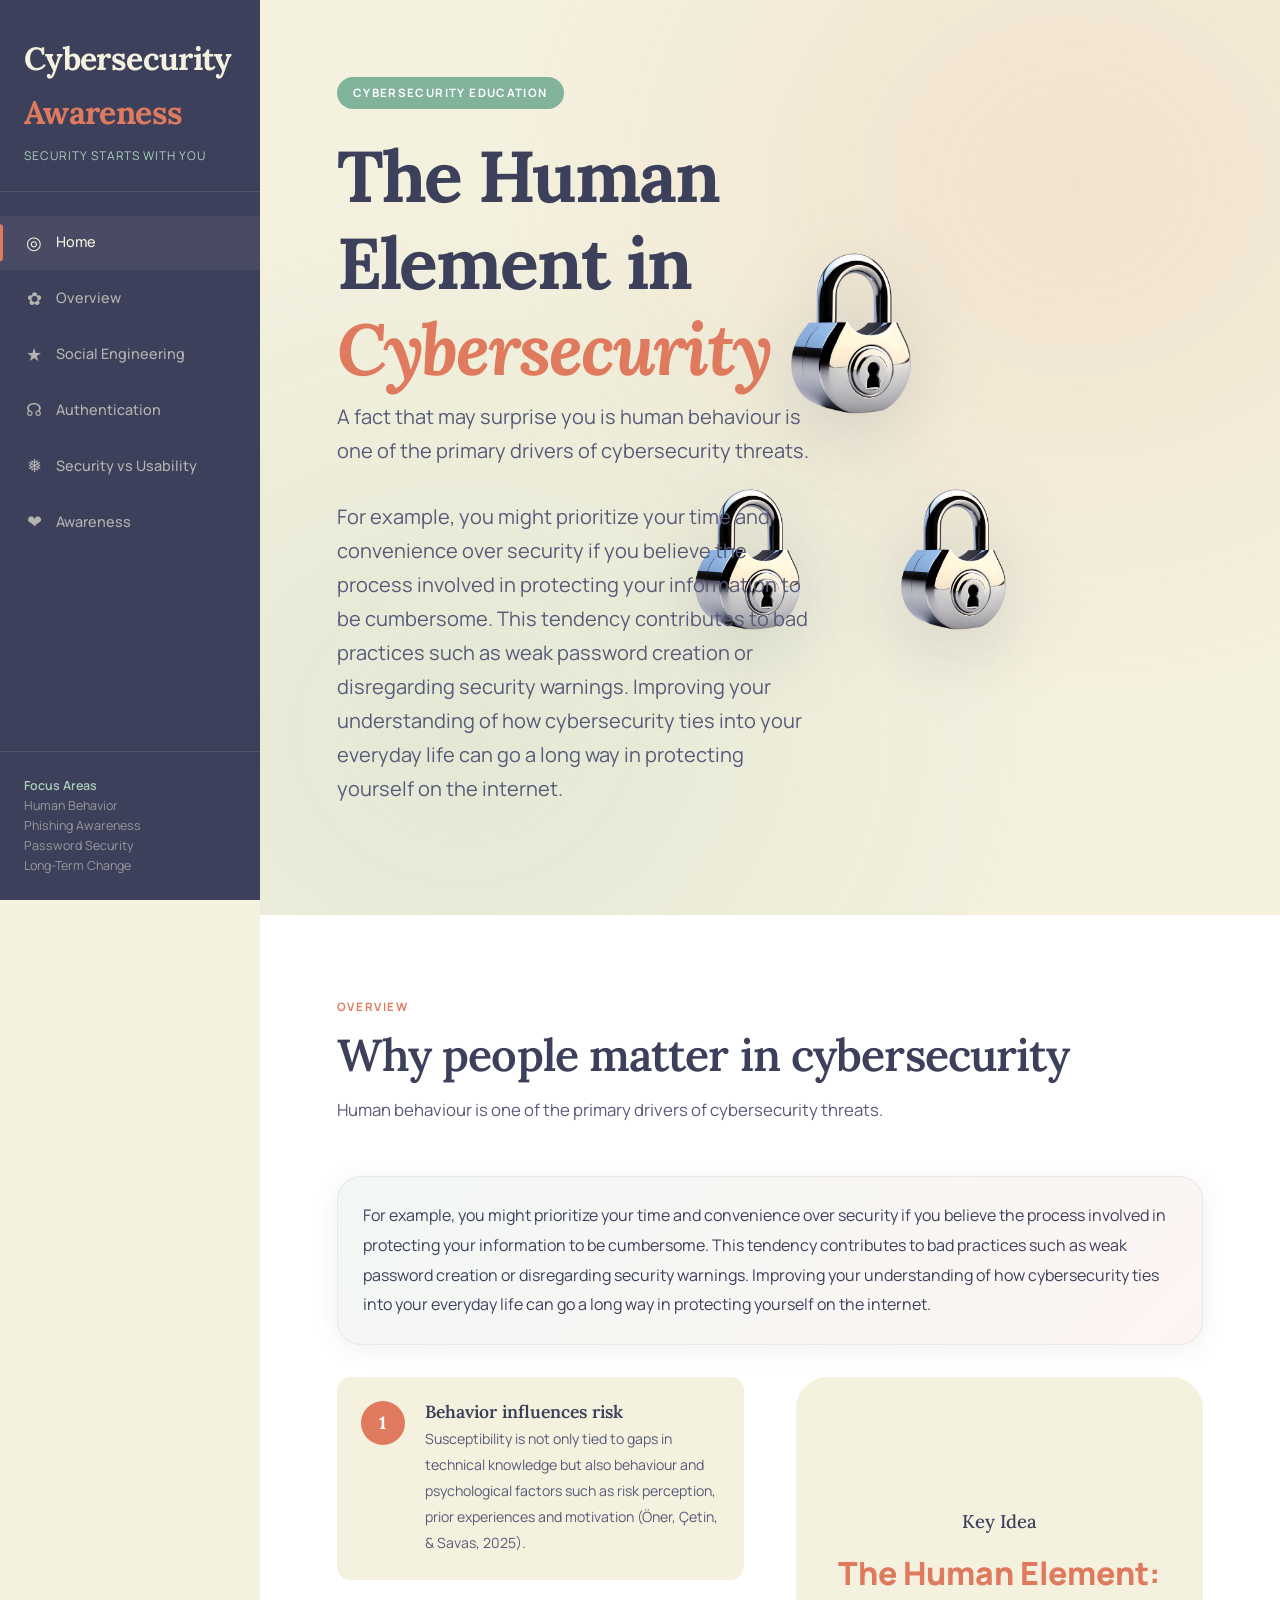
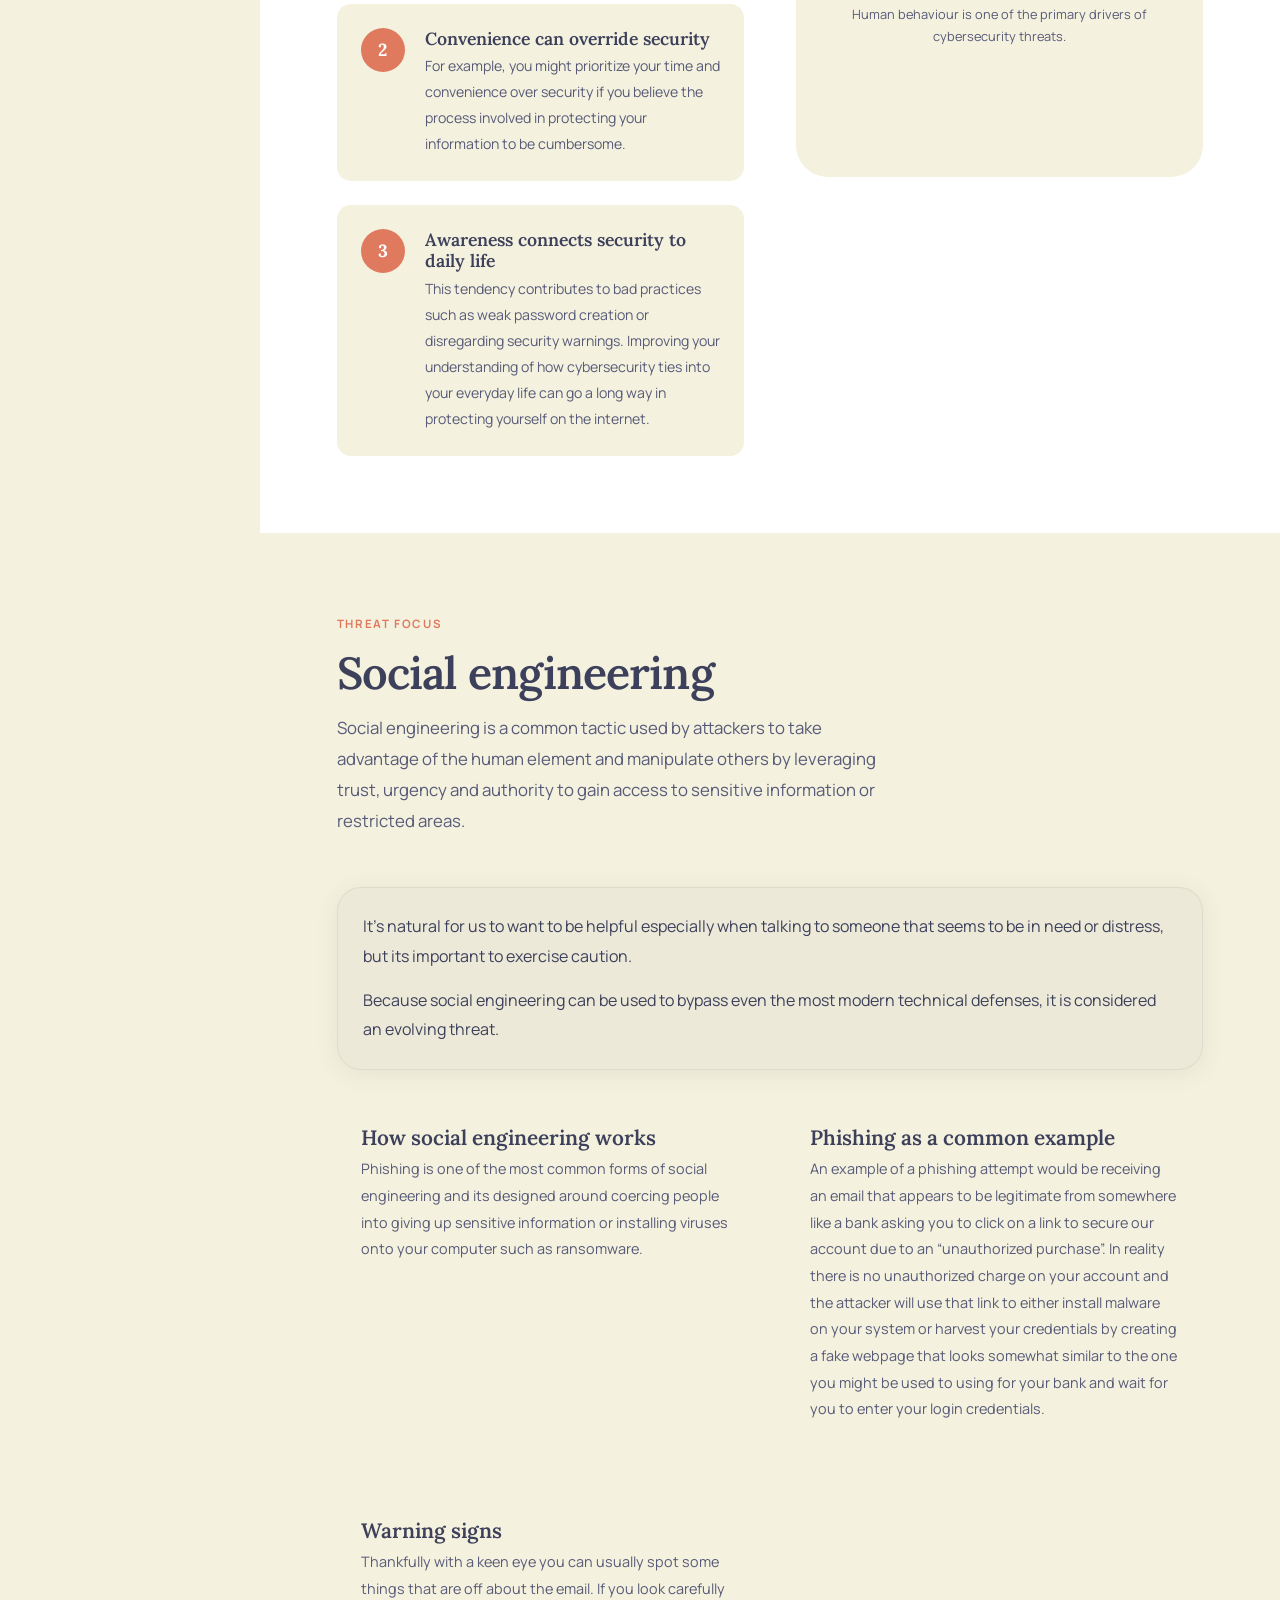
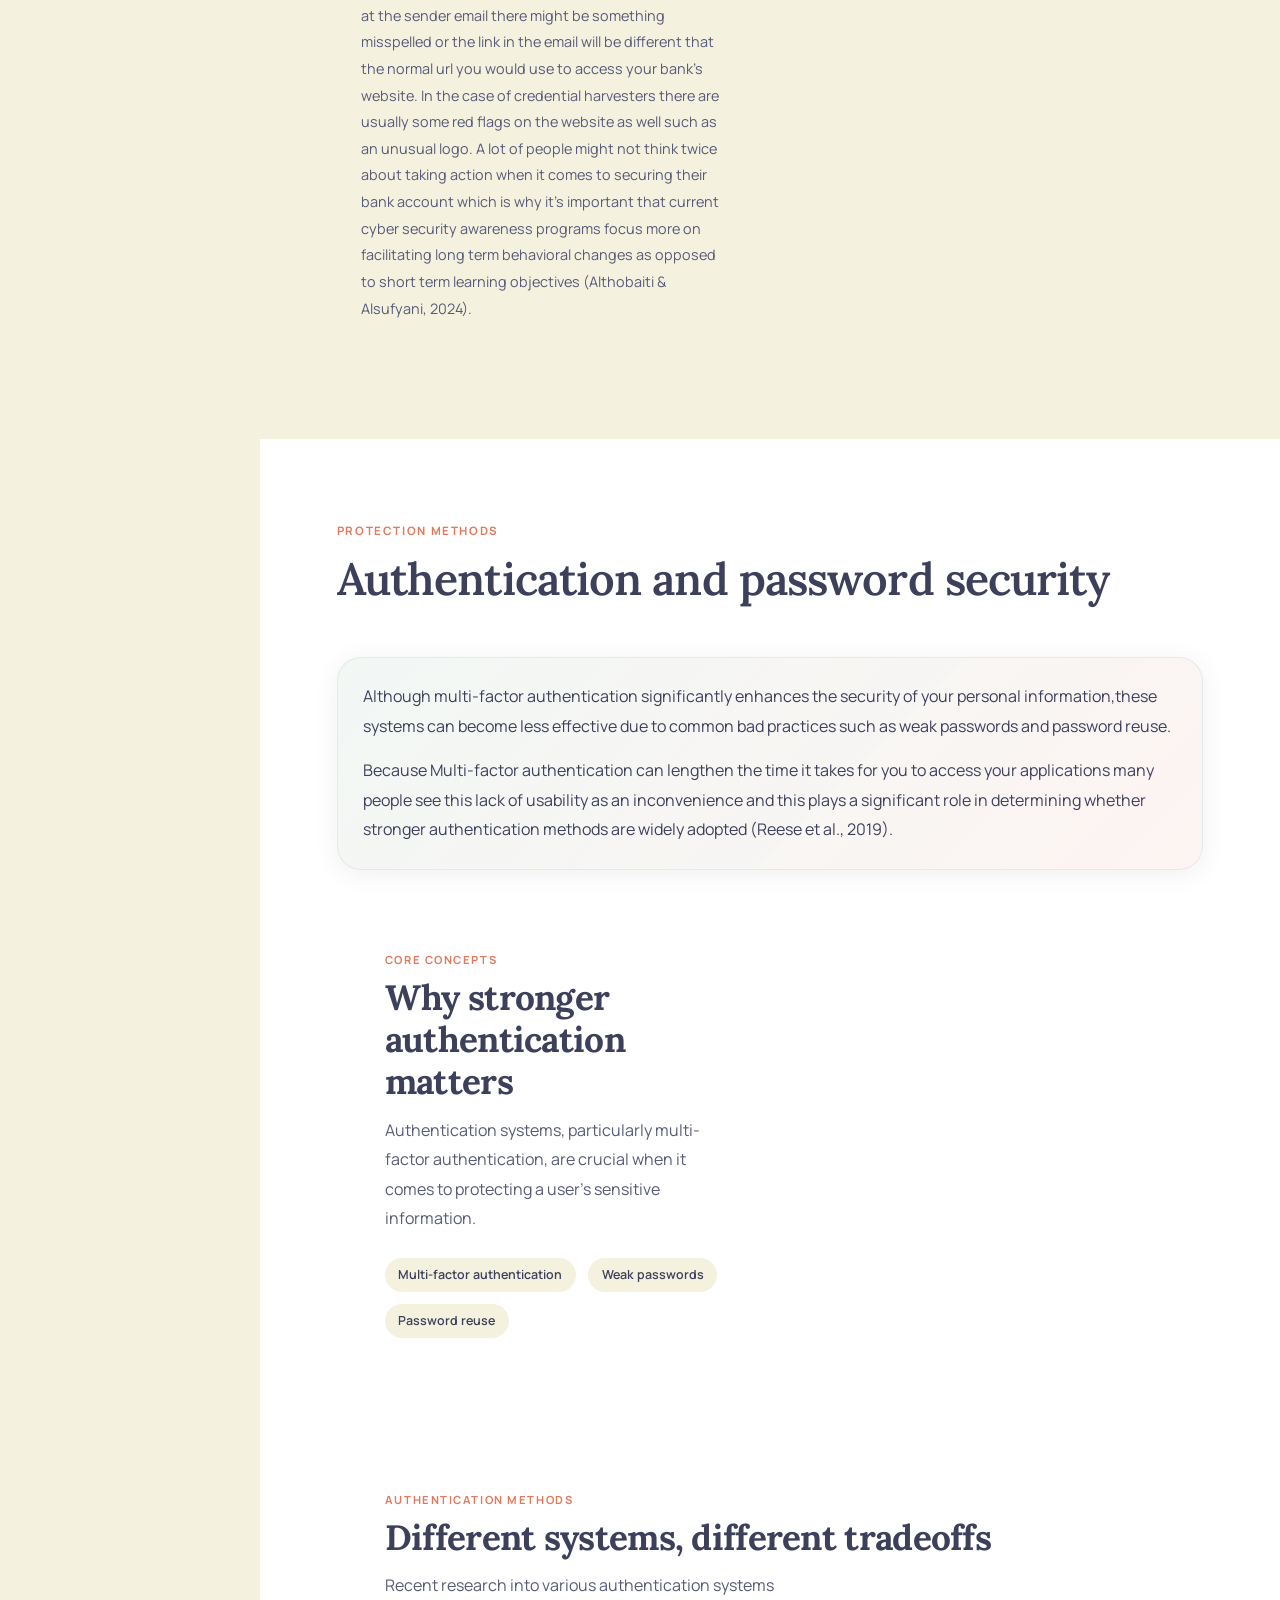
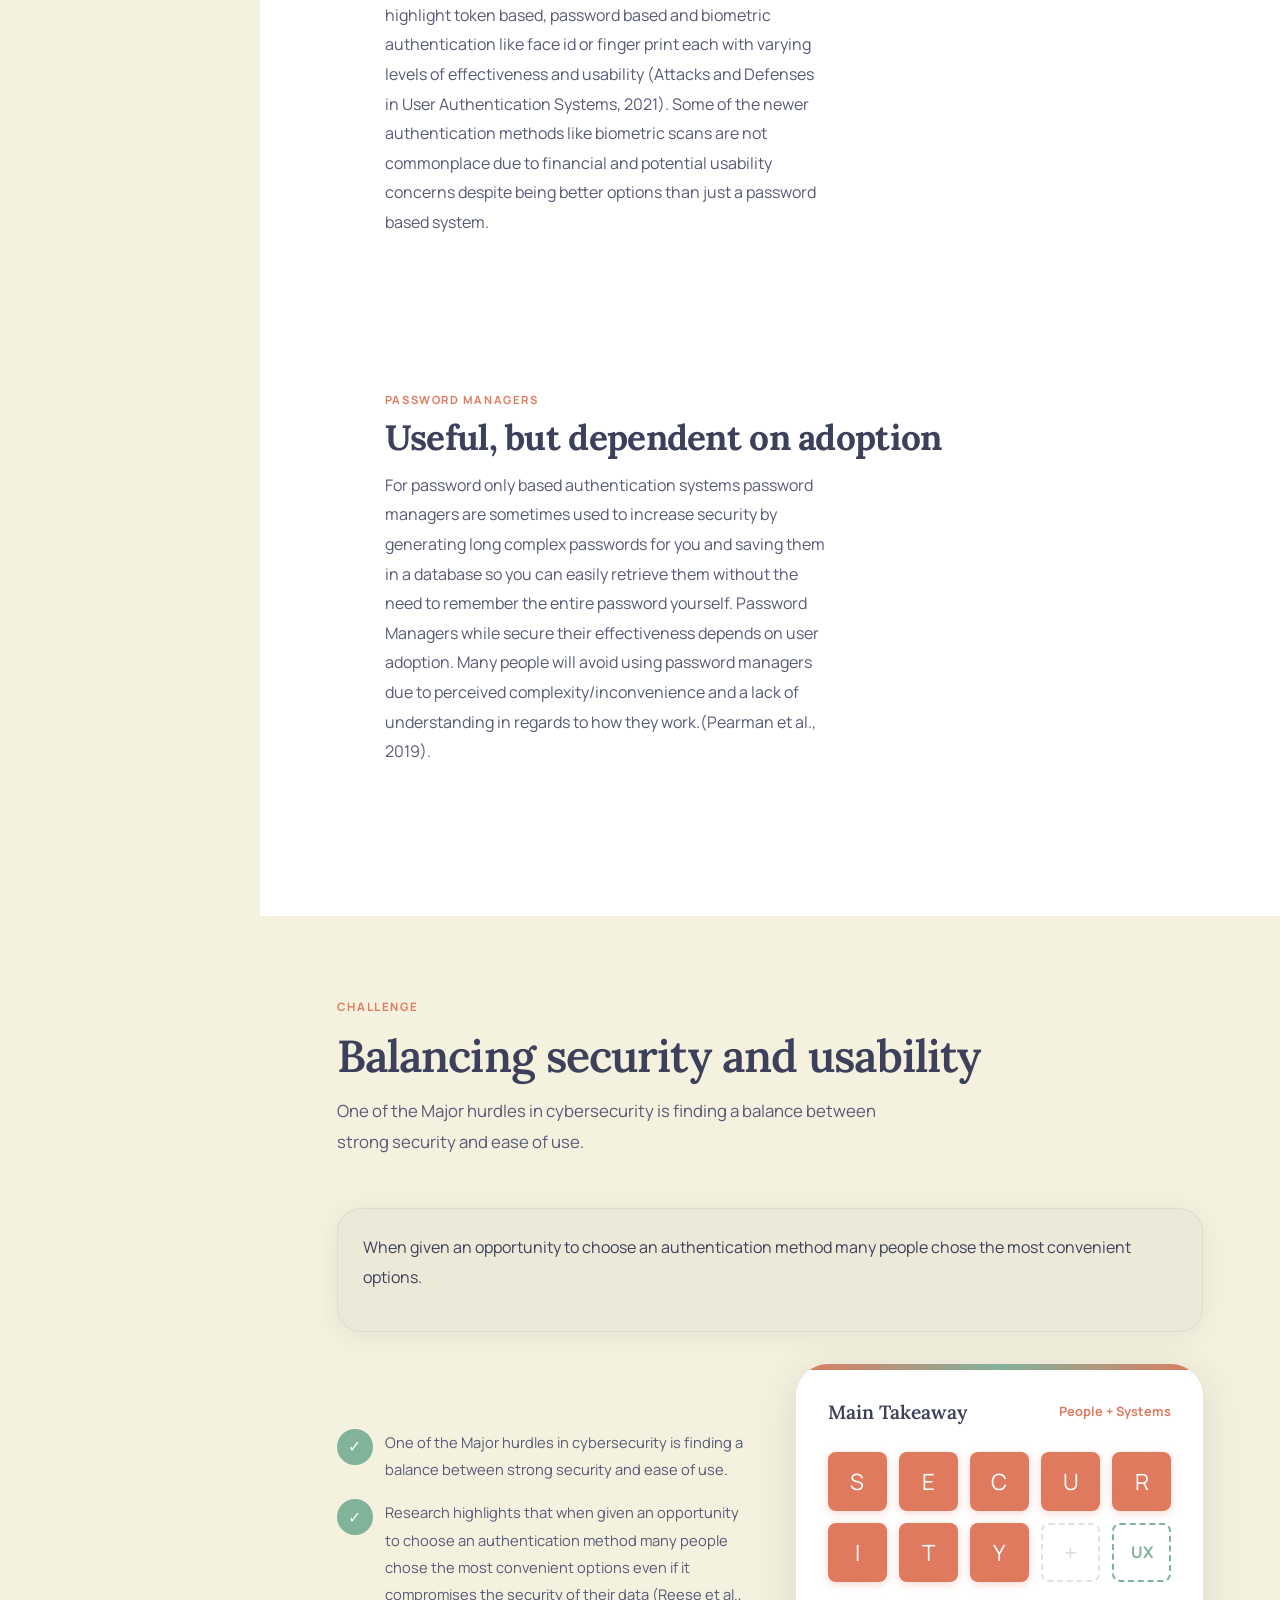
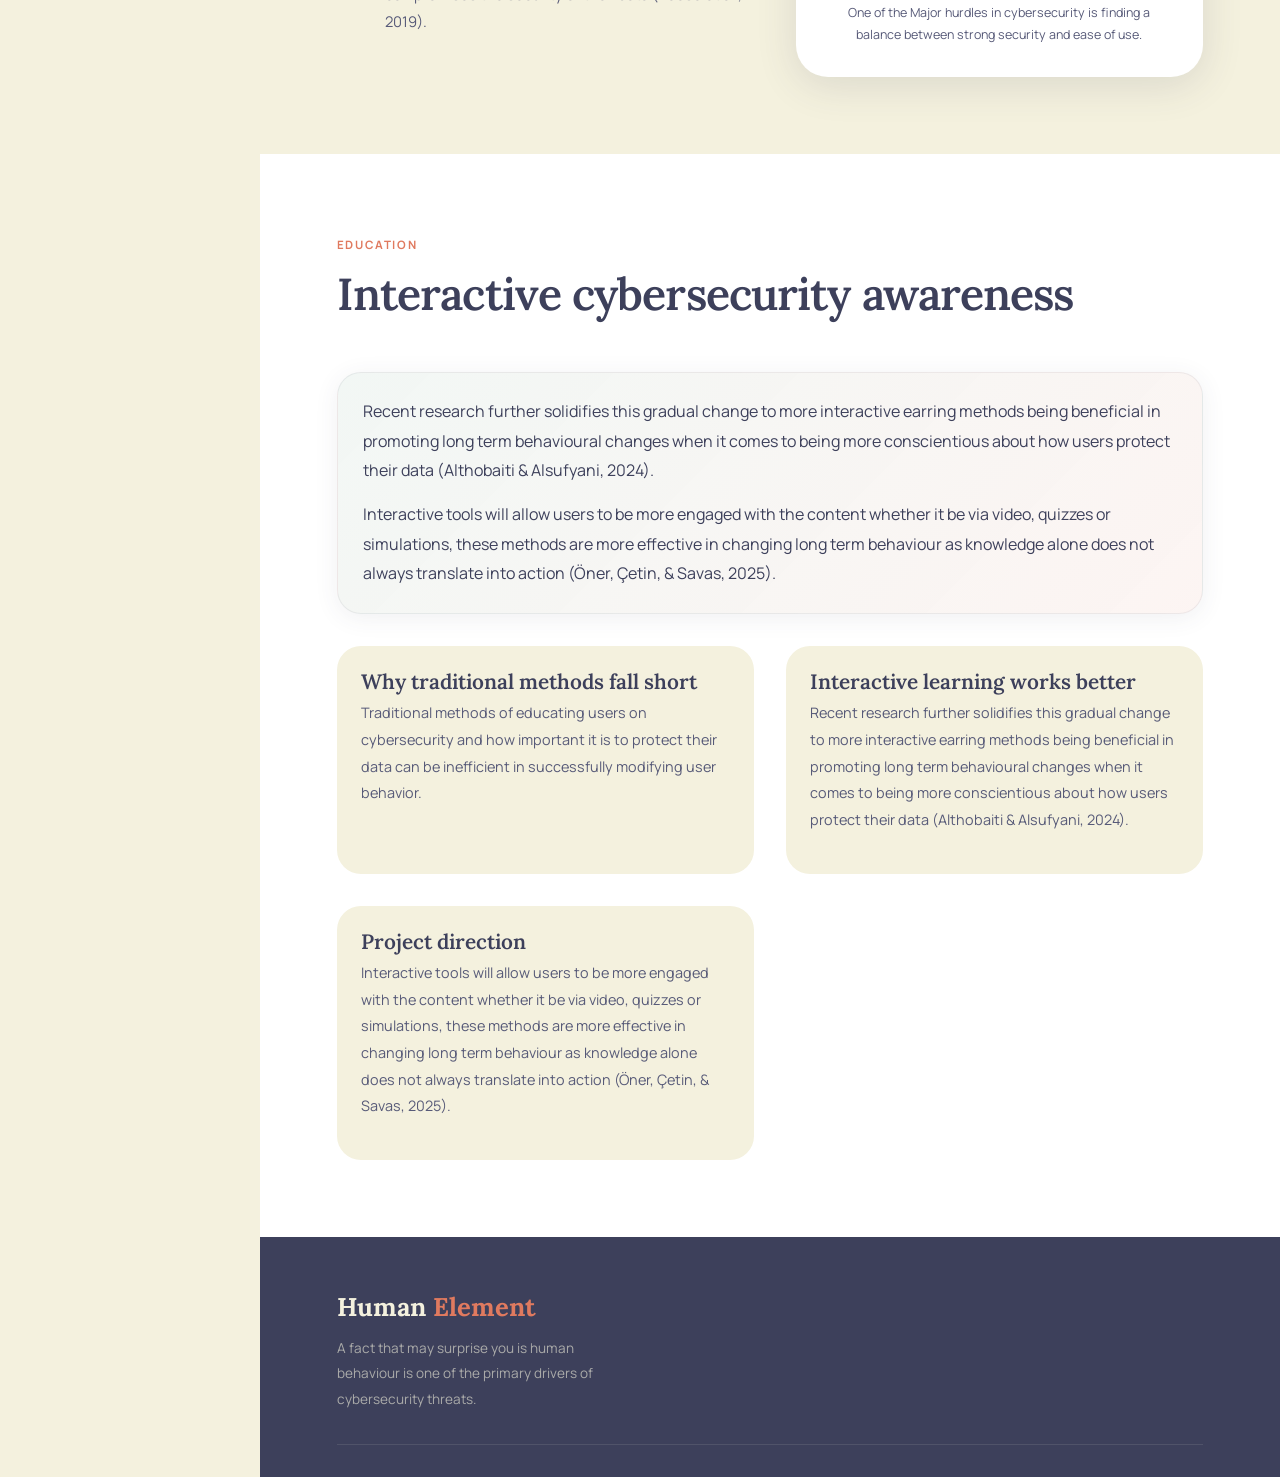
==== commit e4f35863: "Update index.html" ====
--- a/index.html
+++ b/index.html
@@ -228,7 +228,6 @@
 <div class="section__header reveal">
 <span class="section__label">Education</span>
 <h2 class="section__title">Interactive cybersecurity awareness</h2>
-<p class="section__desc">Traditional methods of educating users on cybersecurity and how important it is to protect their data can be inefficient in successfully modifying user behavior.</p>
 </div>
 <div class="intro-panel reveal">
 <p>Recent research further solidifies this gradual change to more interactive earring methods being beneficial in promoting long term behavioural changes when it comes to being more conscientious about how users protect their data (Althobaiti &amp; Alsufyani, 2024).</p>
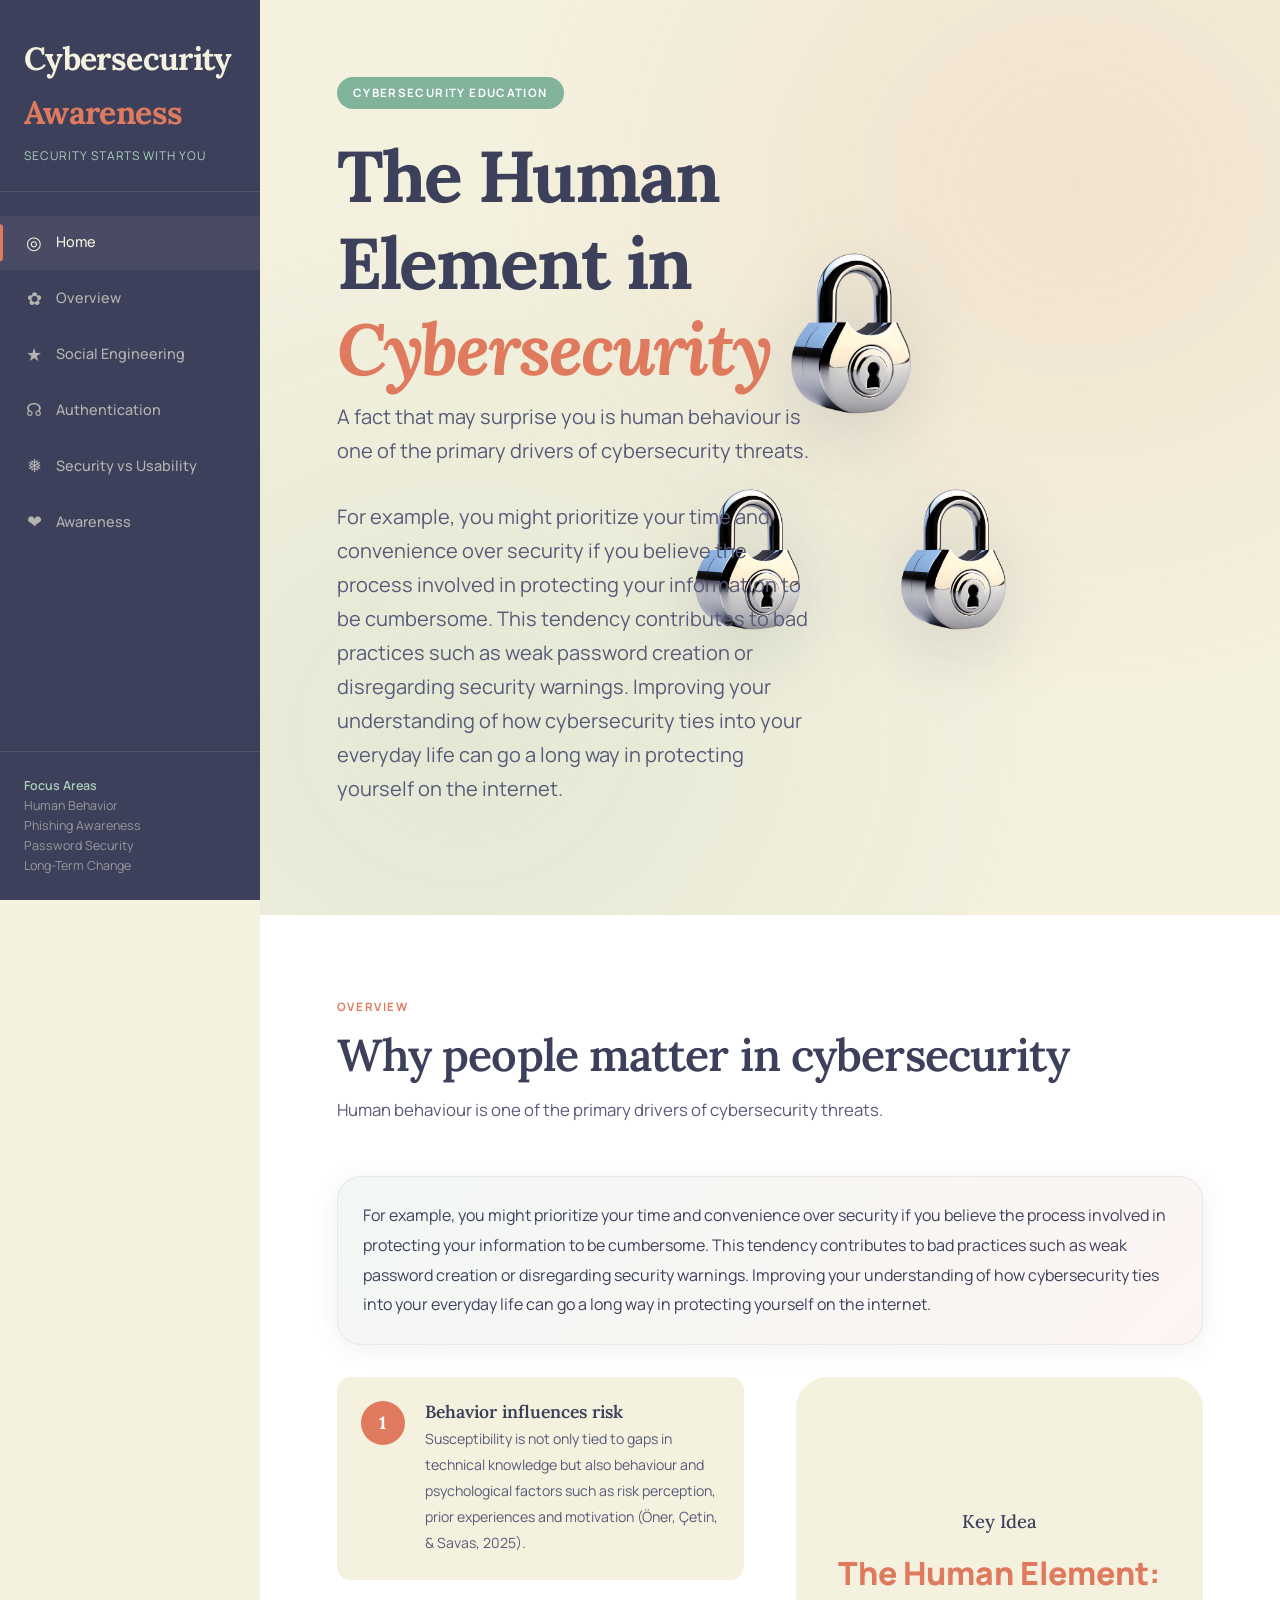
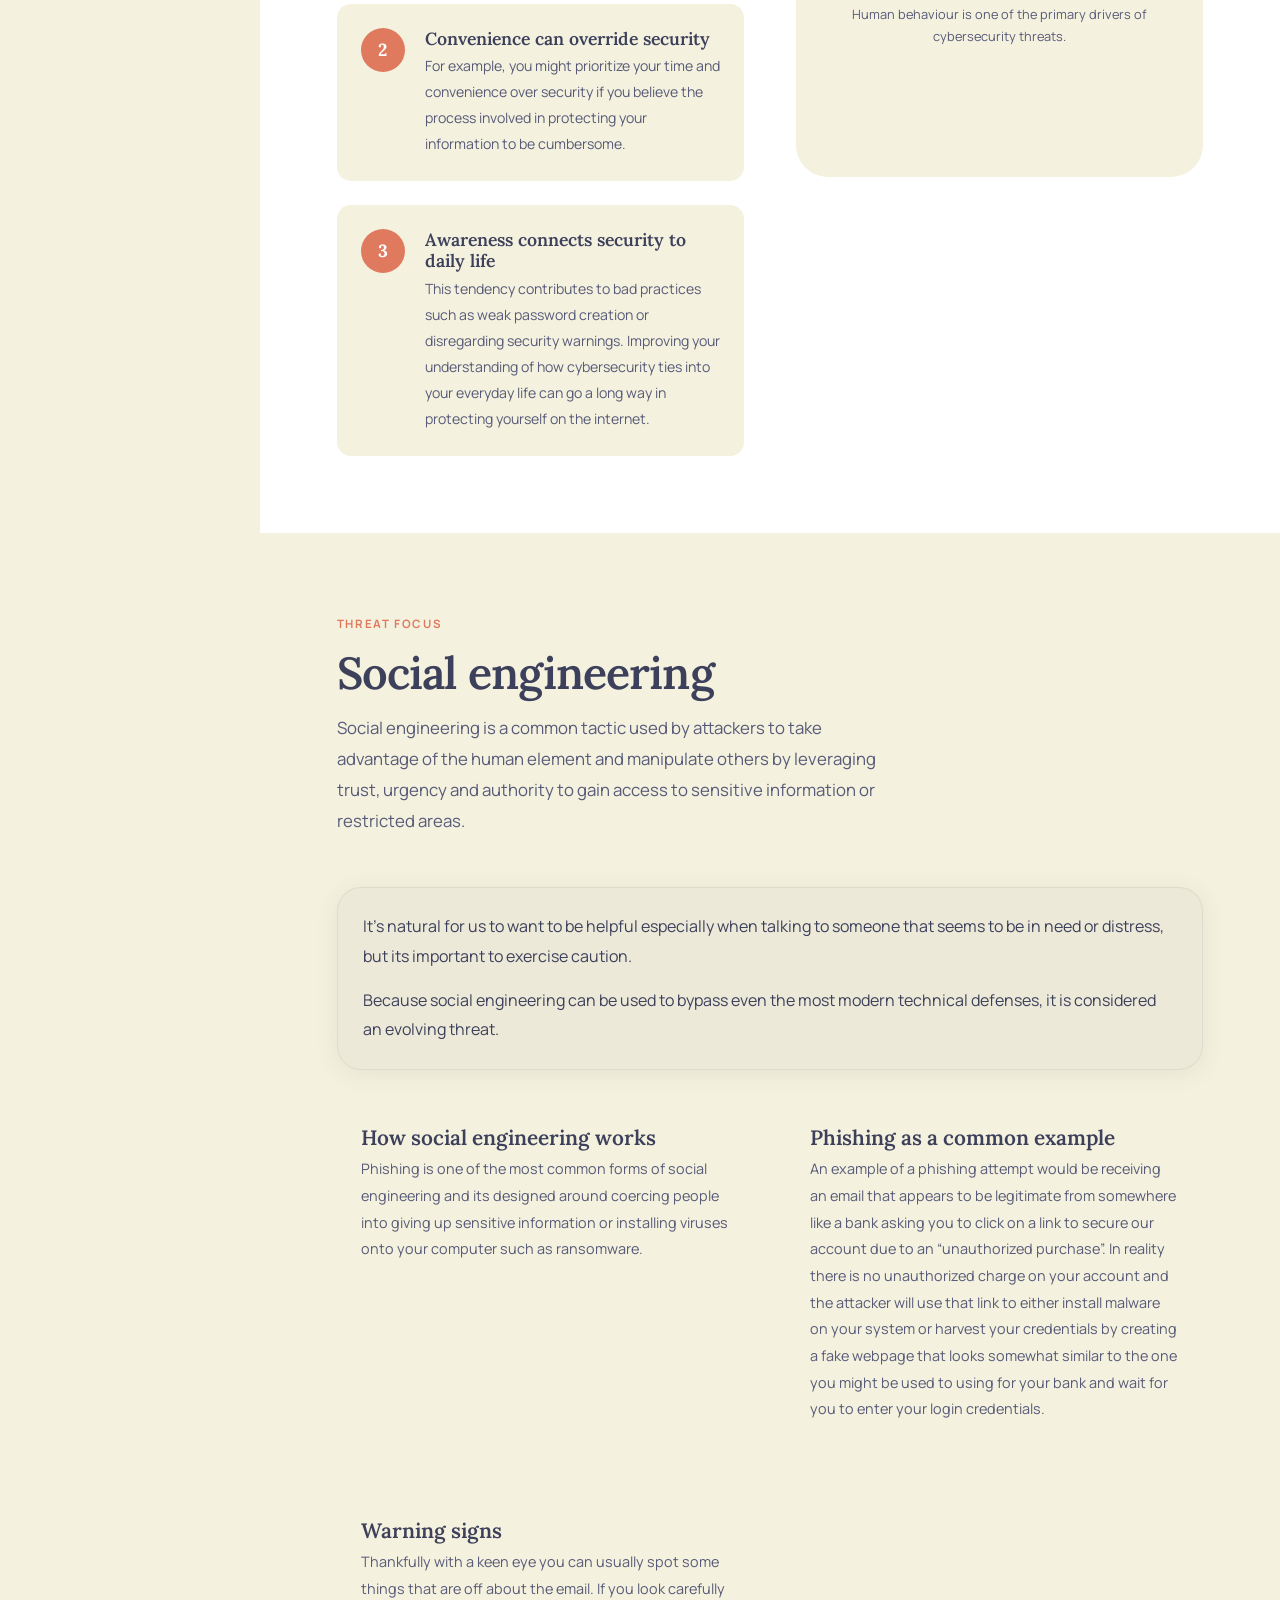
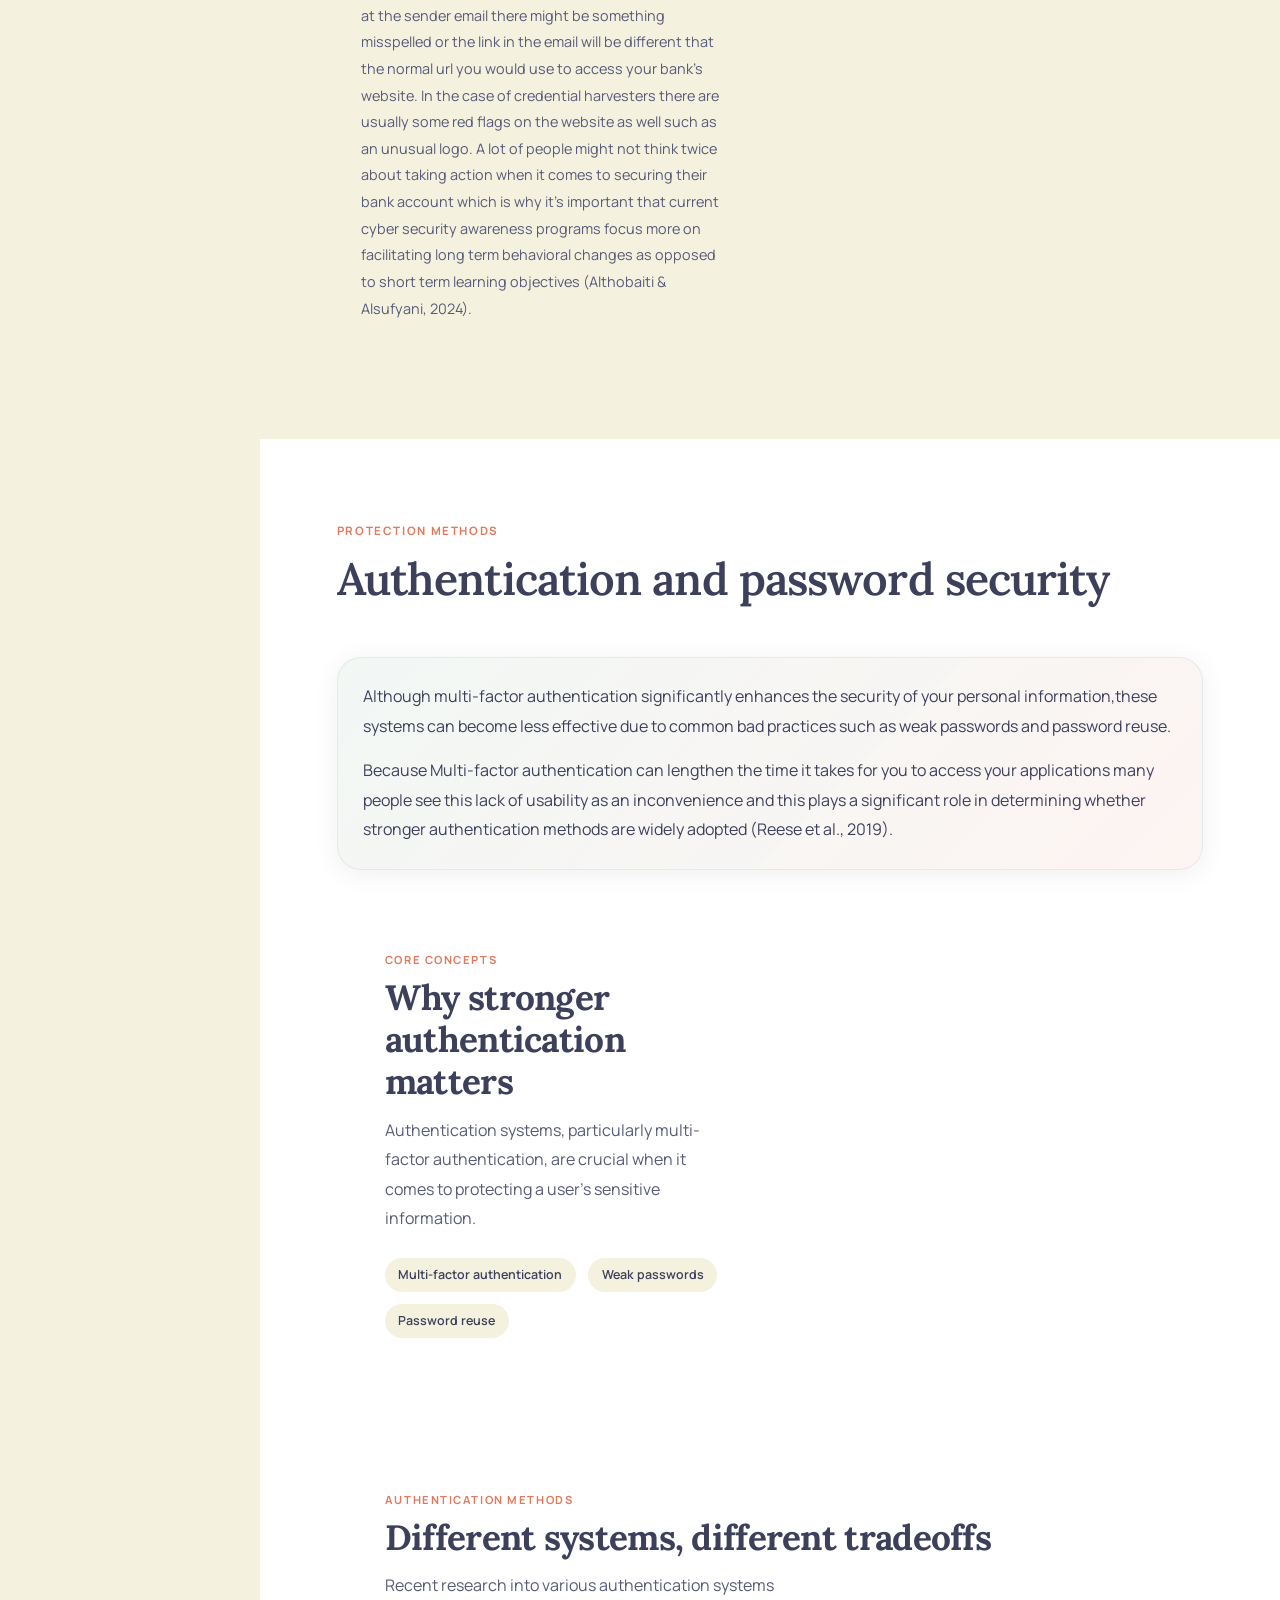
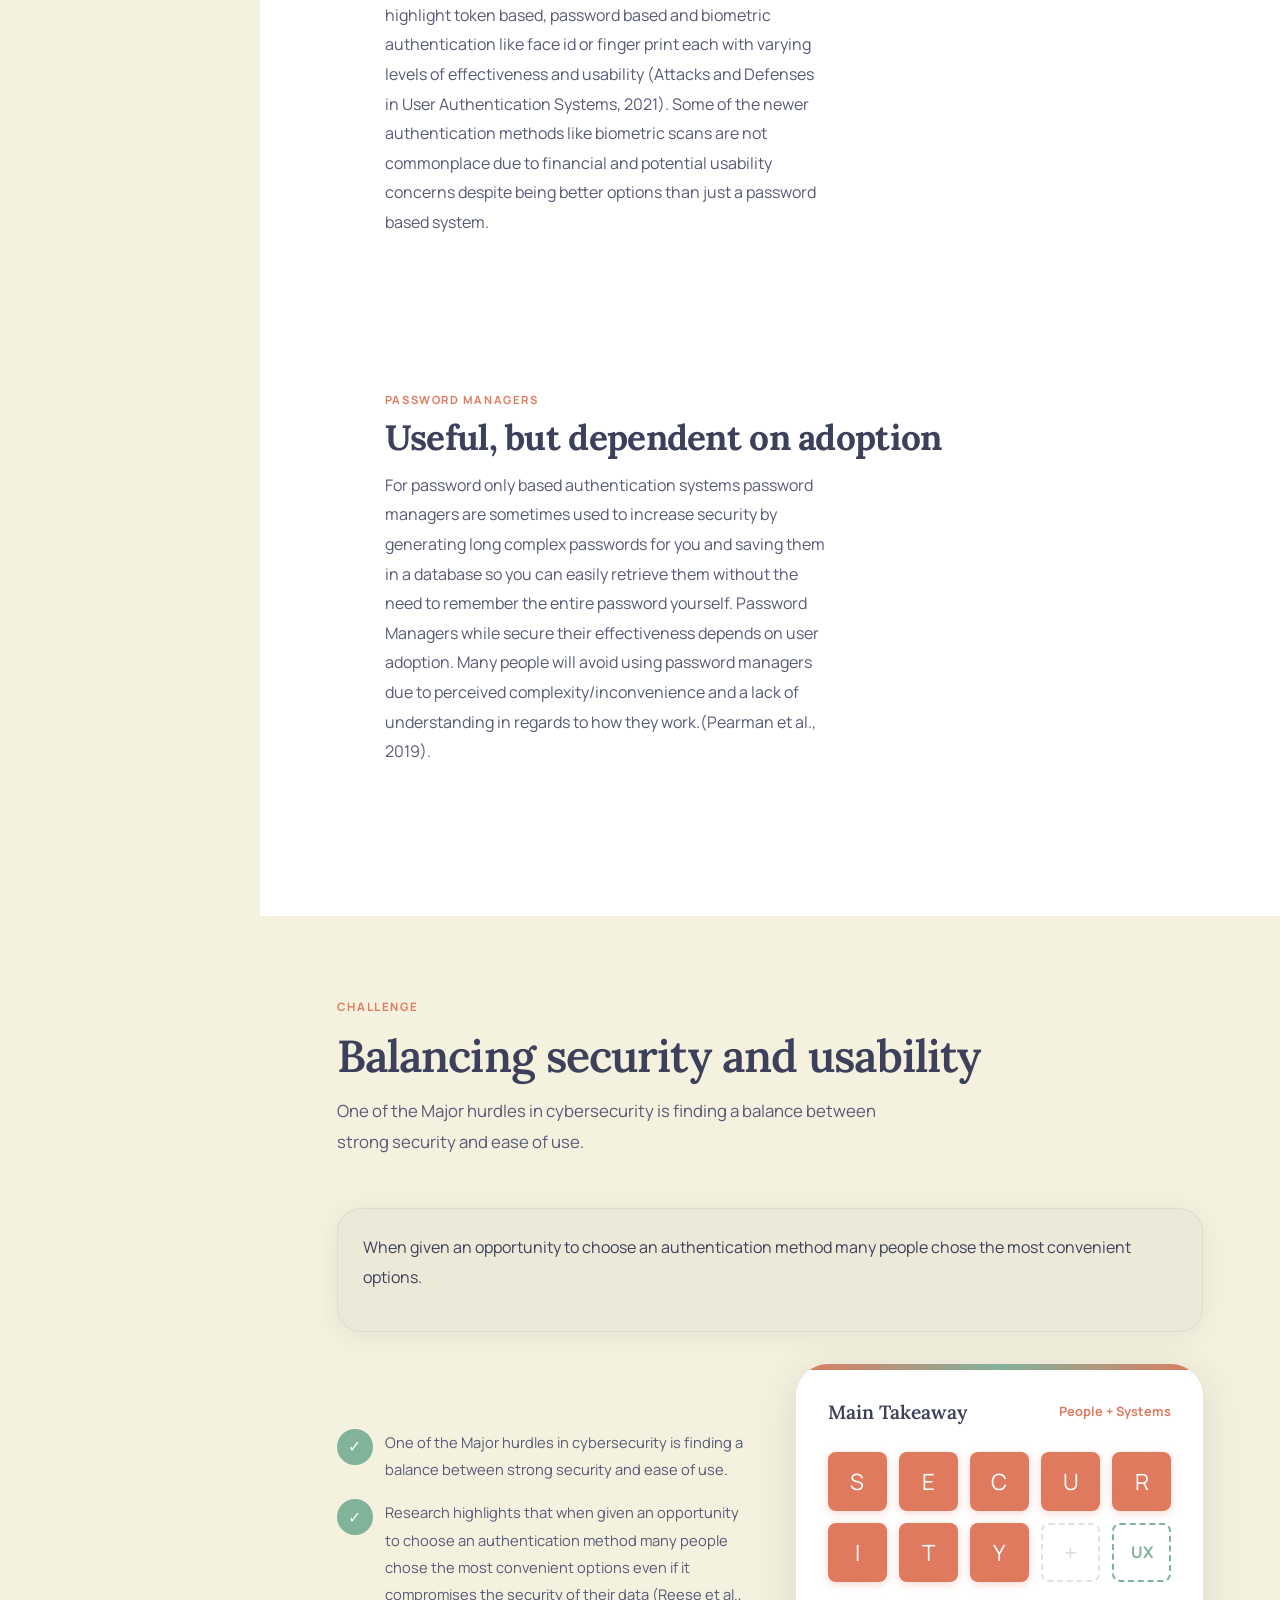
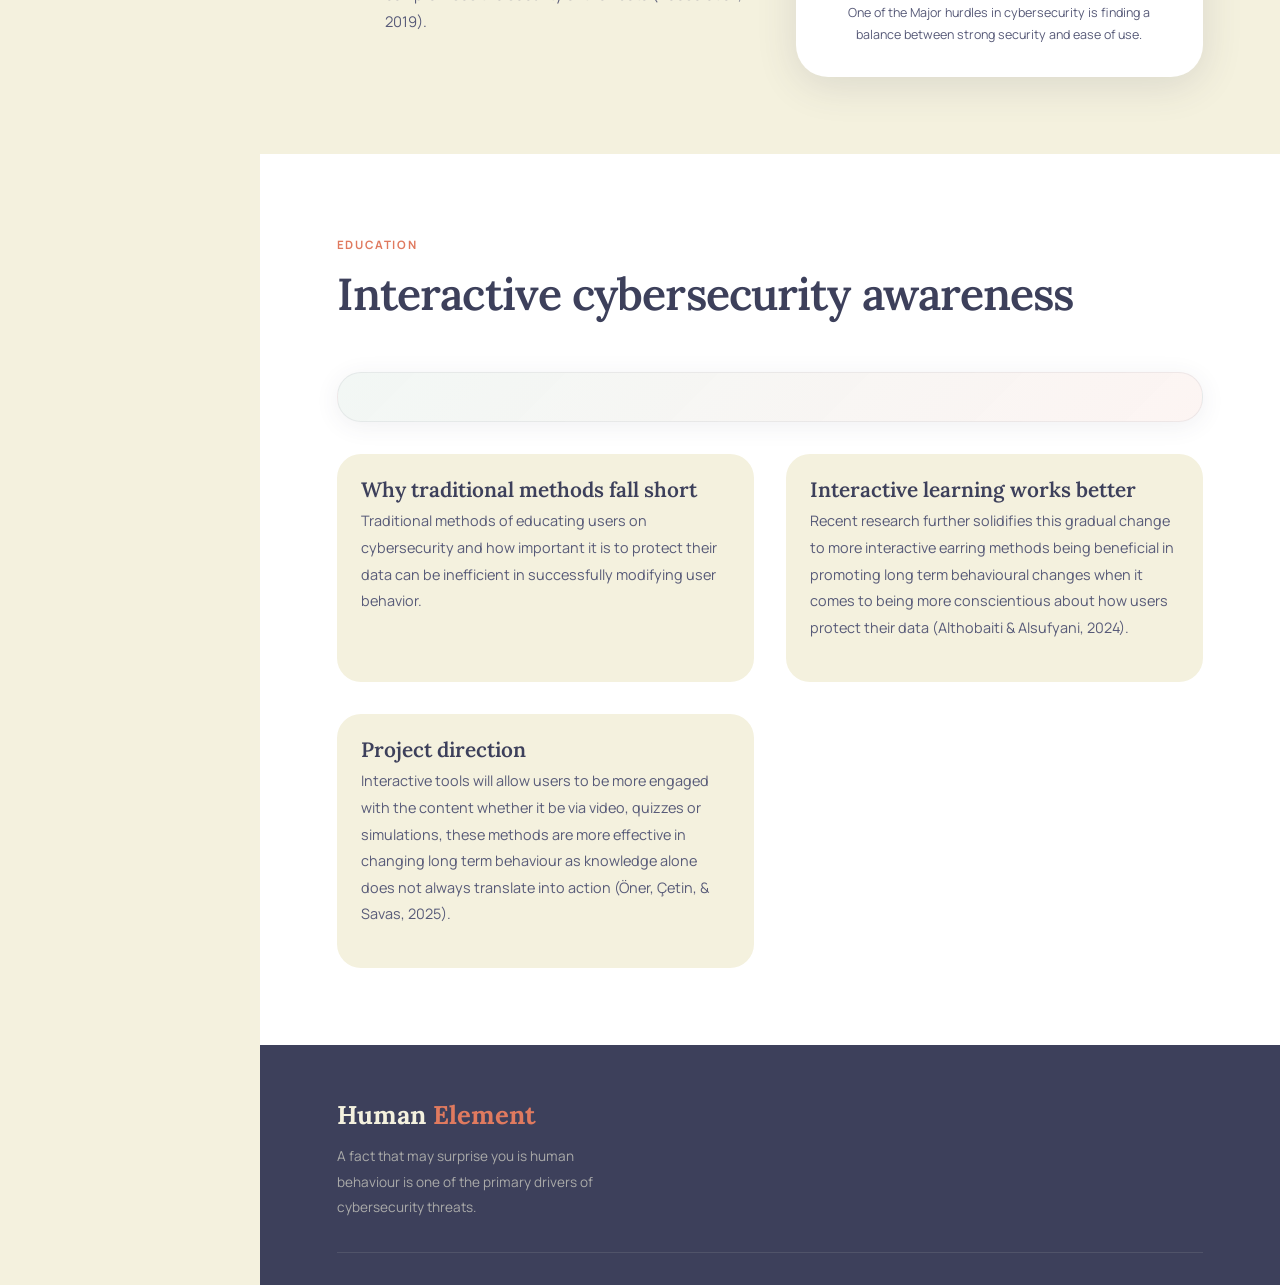
==== commit d60d49b1: "Update index.html" ====
--- a/index.html
+++ b/index.html
@@ -230,8 +230,6 @@
 <h2 class="section__title">Interactive cybersecurity awareness</h2>
 </div>
 <div class="intro-panel reveal">
-<p>Recent research further solidifies this gradual change to more interactive earring methods being beneficial in promoting long term behavioural changes when it comes to being more conscientious about how users protect their data (Althobaiti &amp; Alsufyani, 2024).</p>
-<p>Interactive tools will allow users to be more engaged with the content whether it be via video, quizzes or simulations, these methods are more effective in changing long term behaviour as knowledge alone does not always translate into action (Öner, Çetin, &amp; Savas, 2025).</p>
 </div>
 <div class="catering__grid">
 <div class="cart-card reveal">
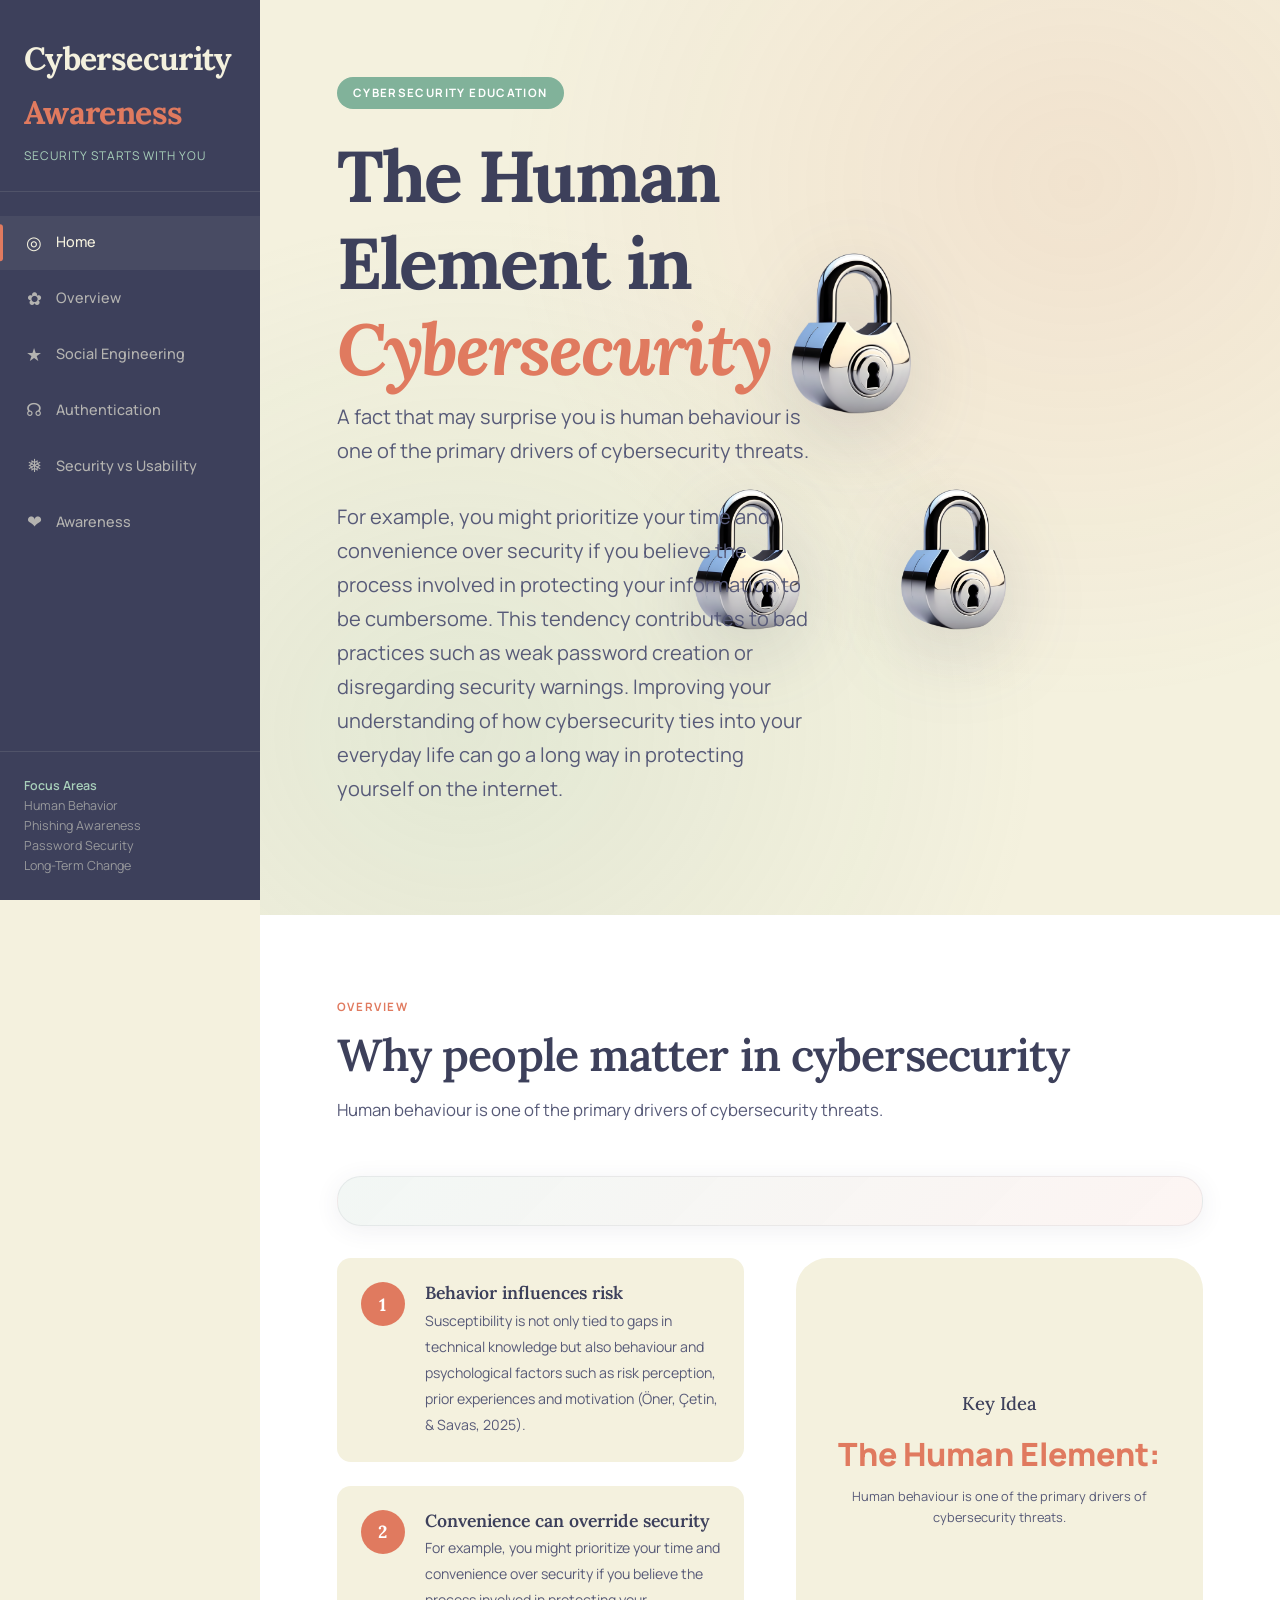
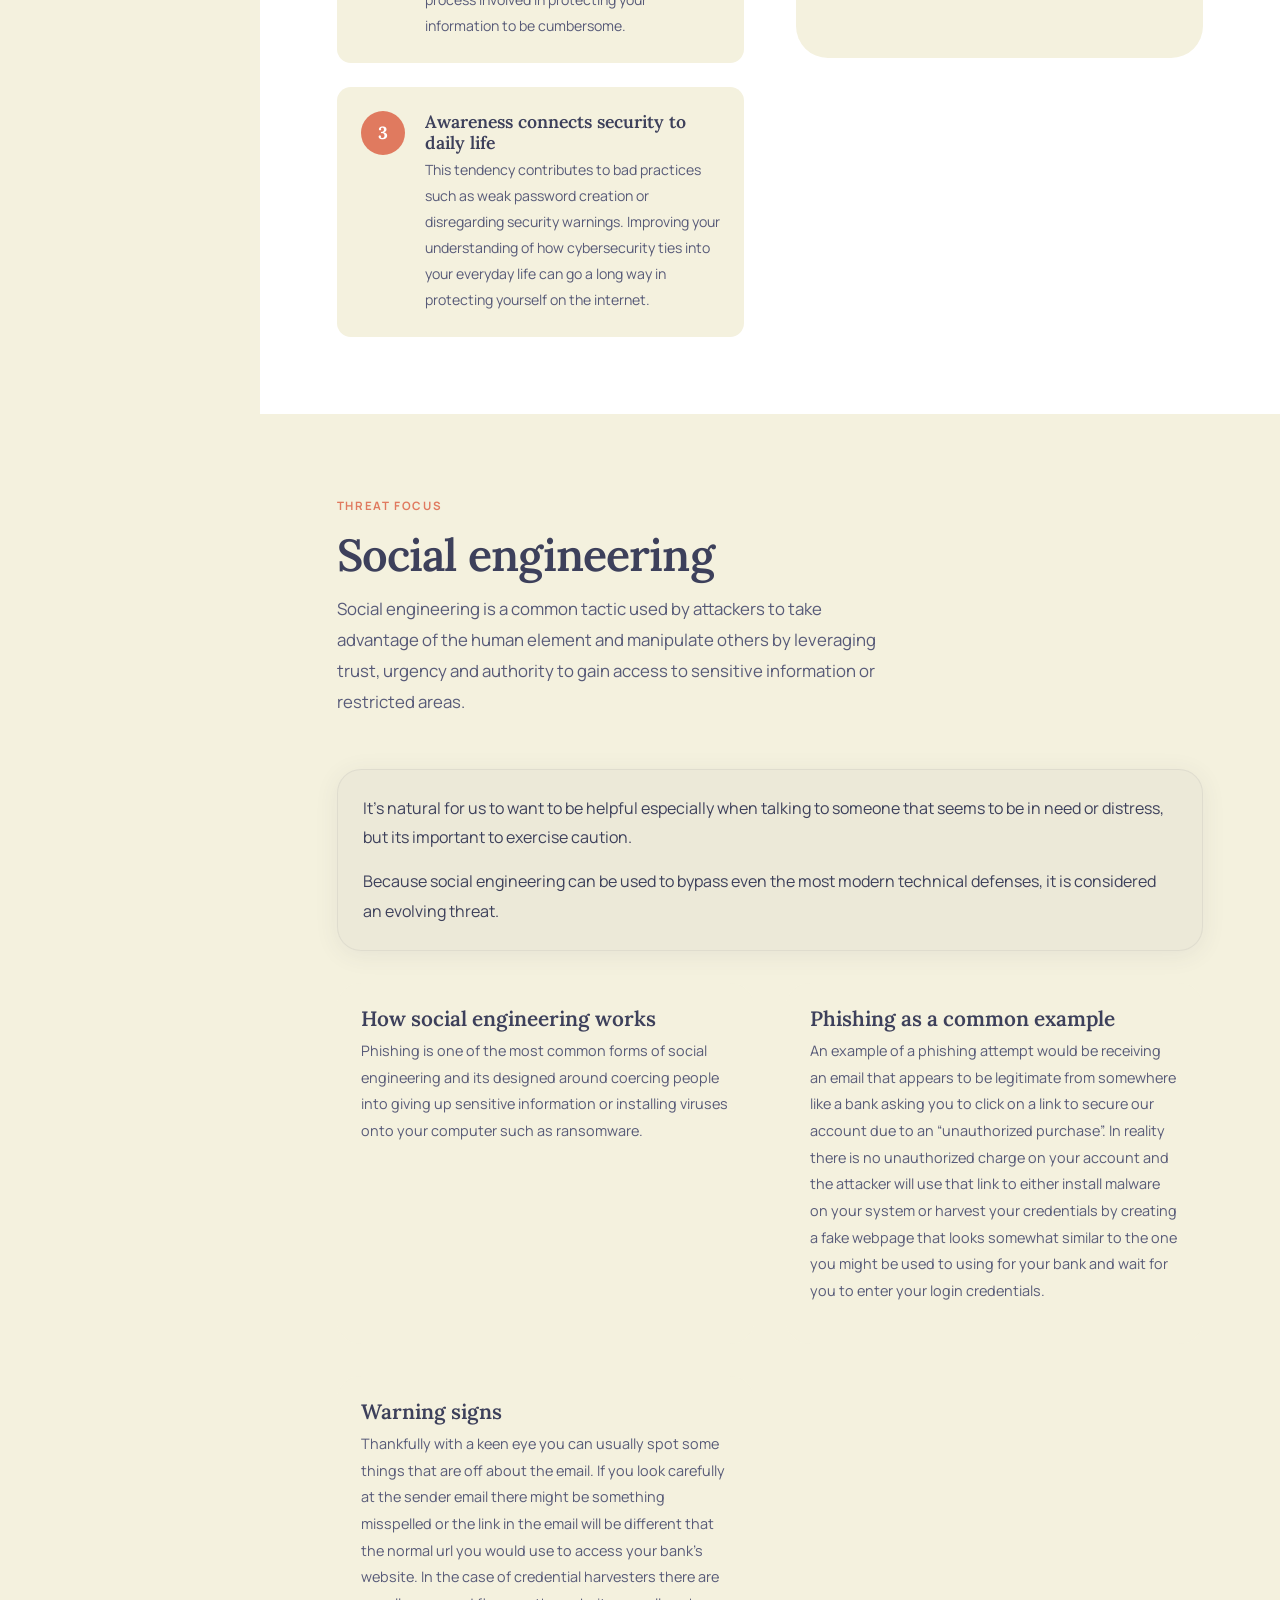
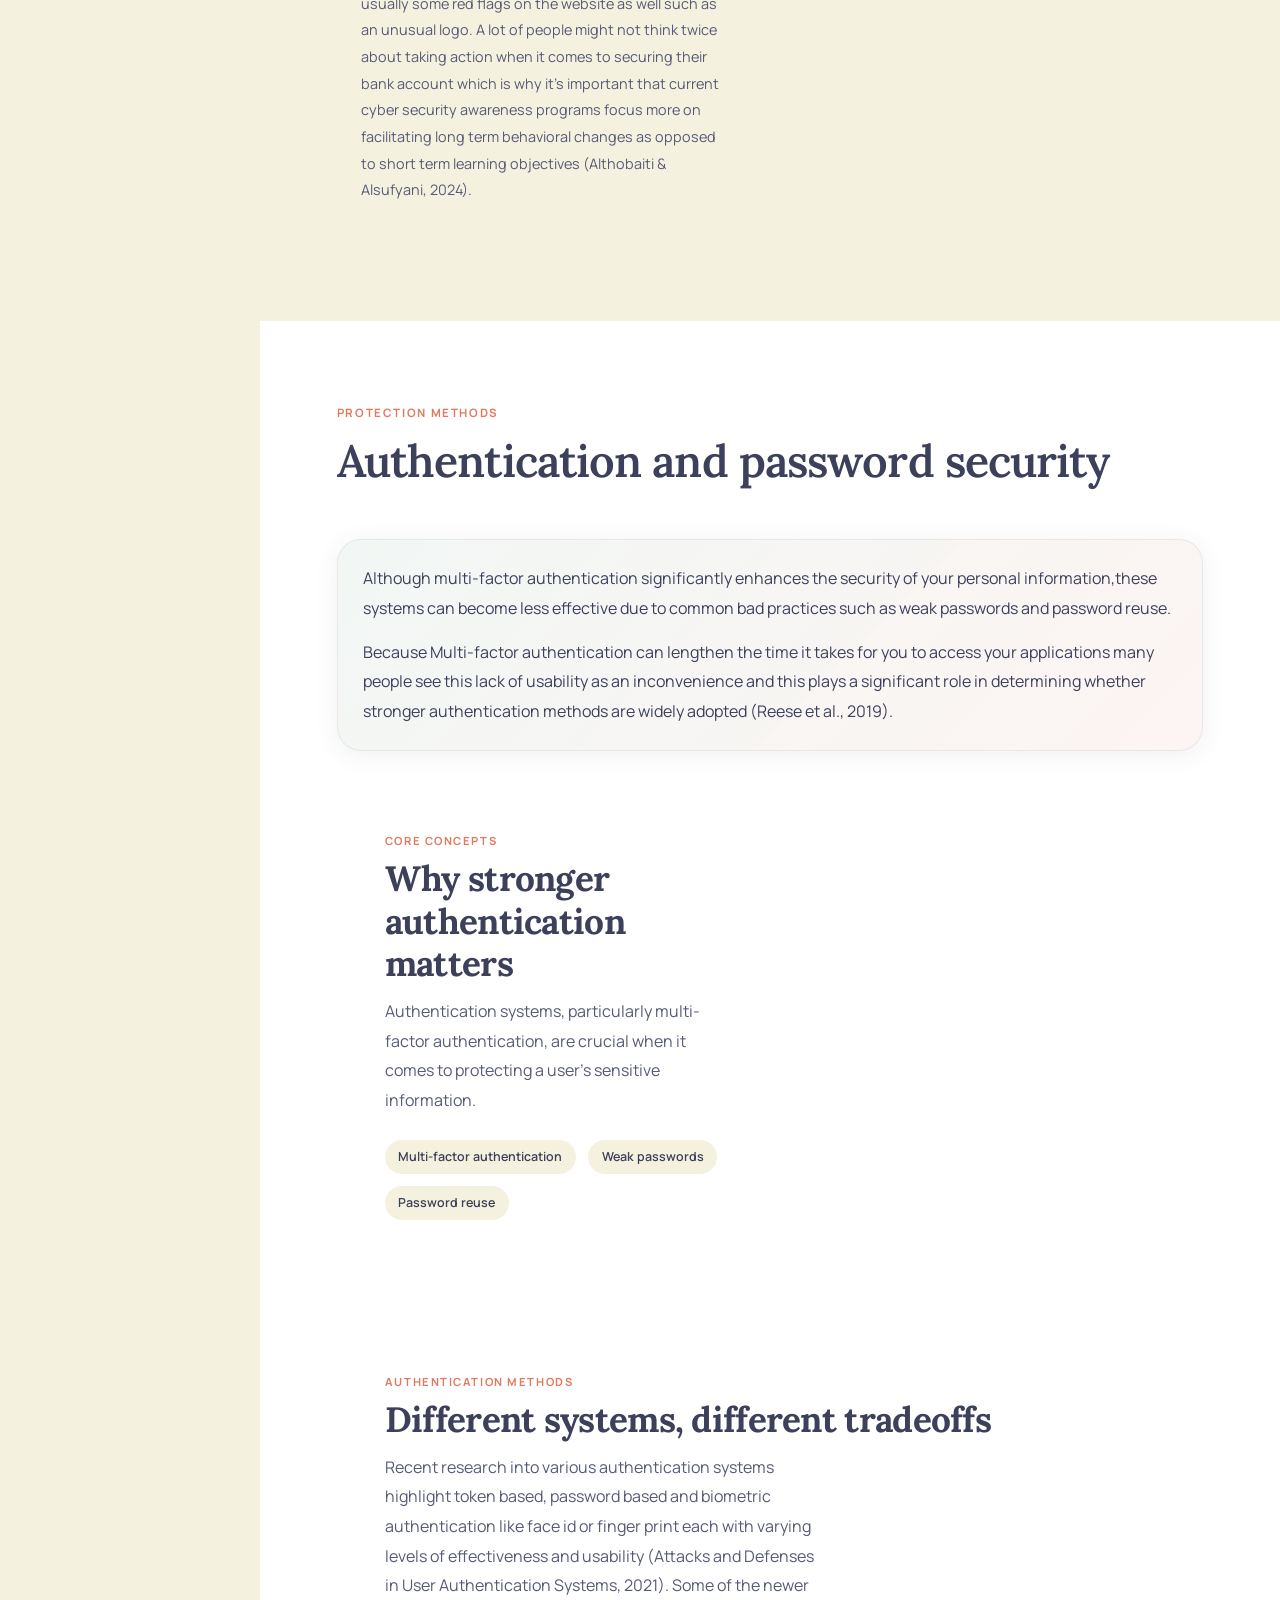
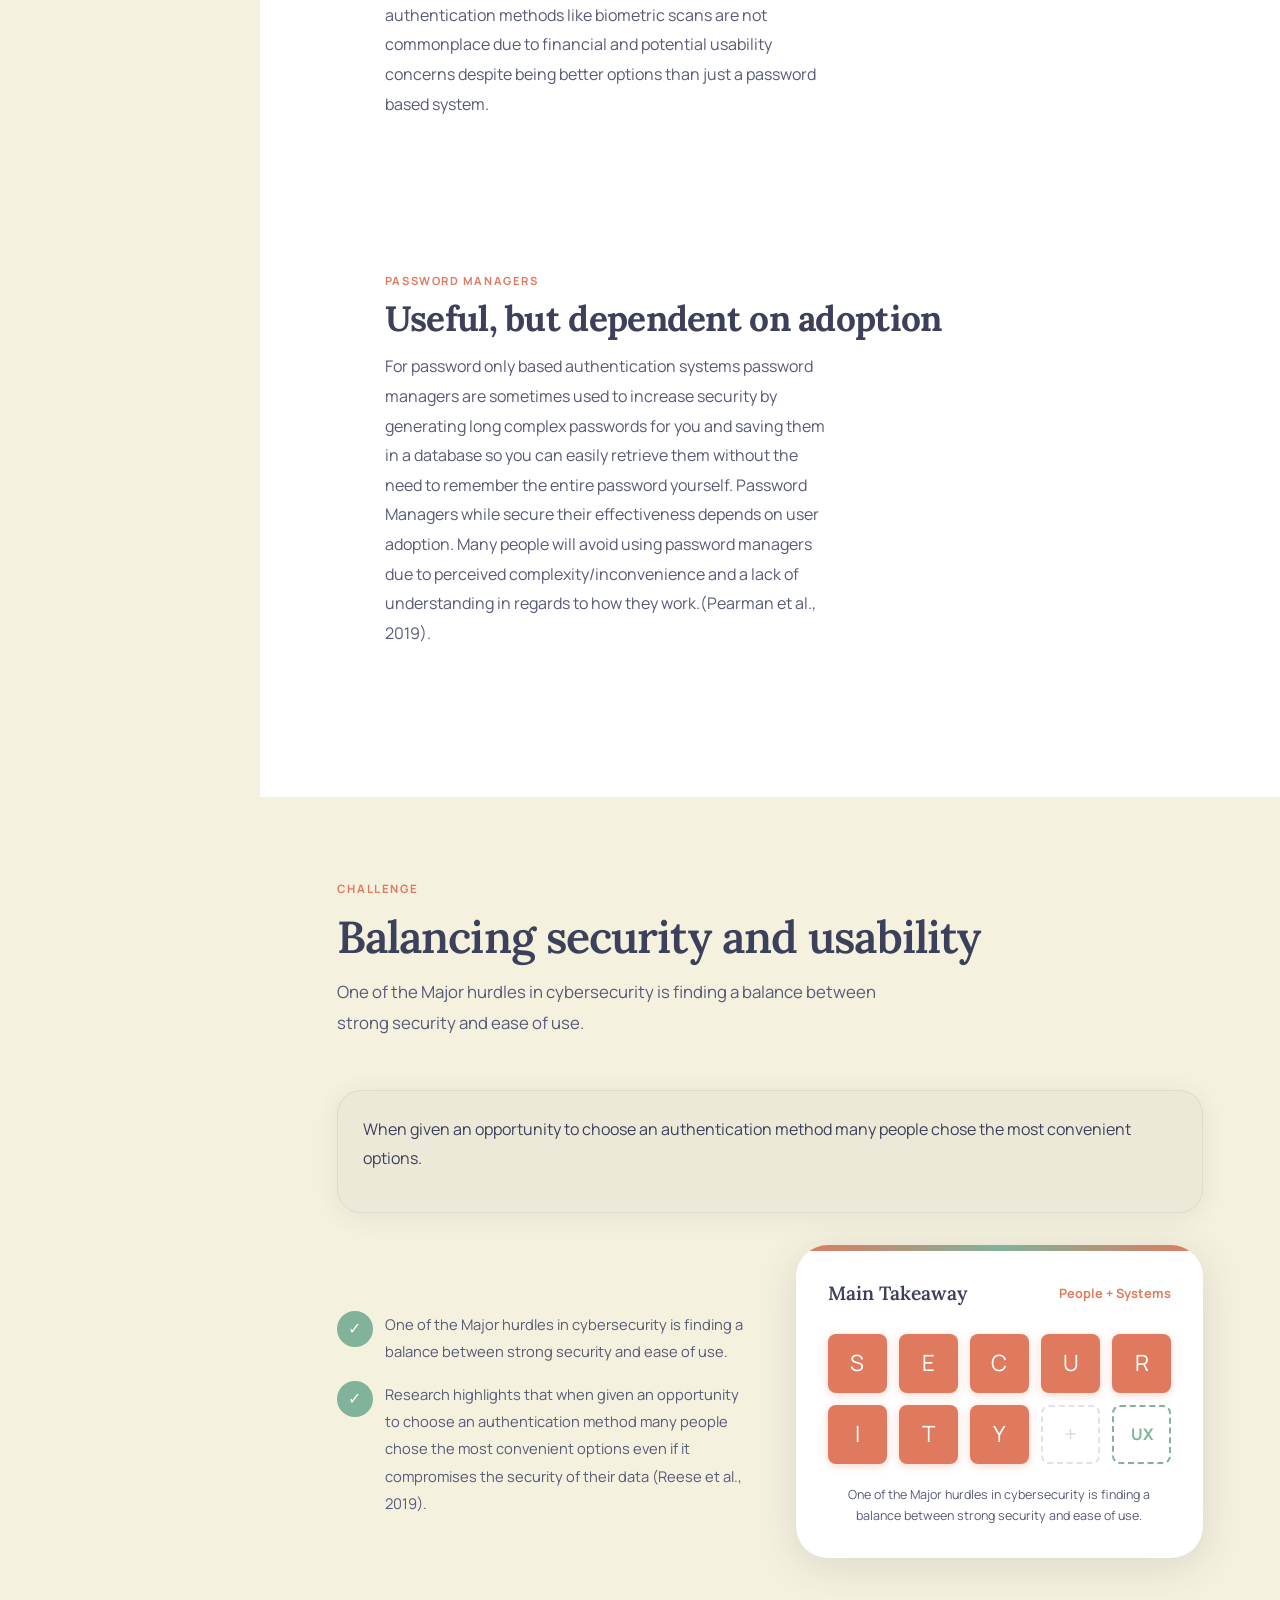
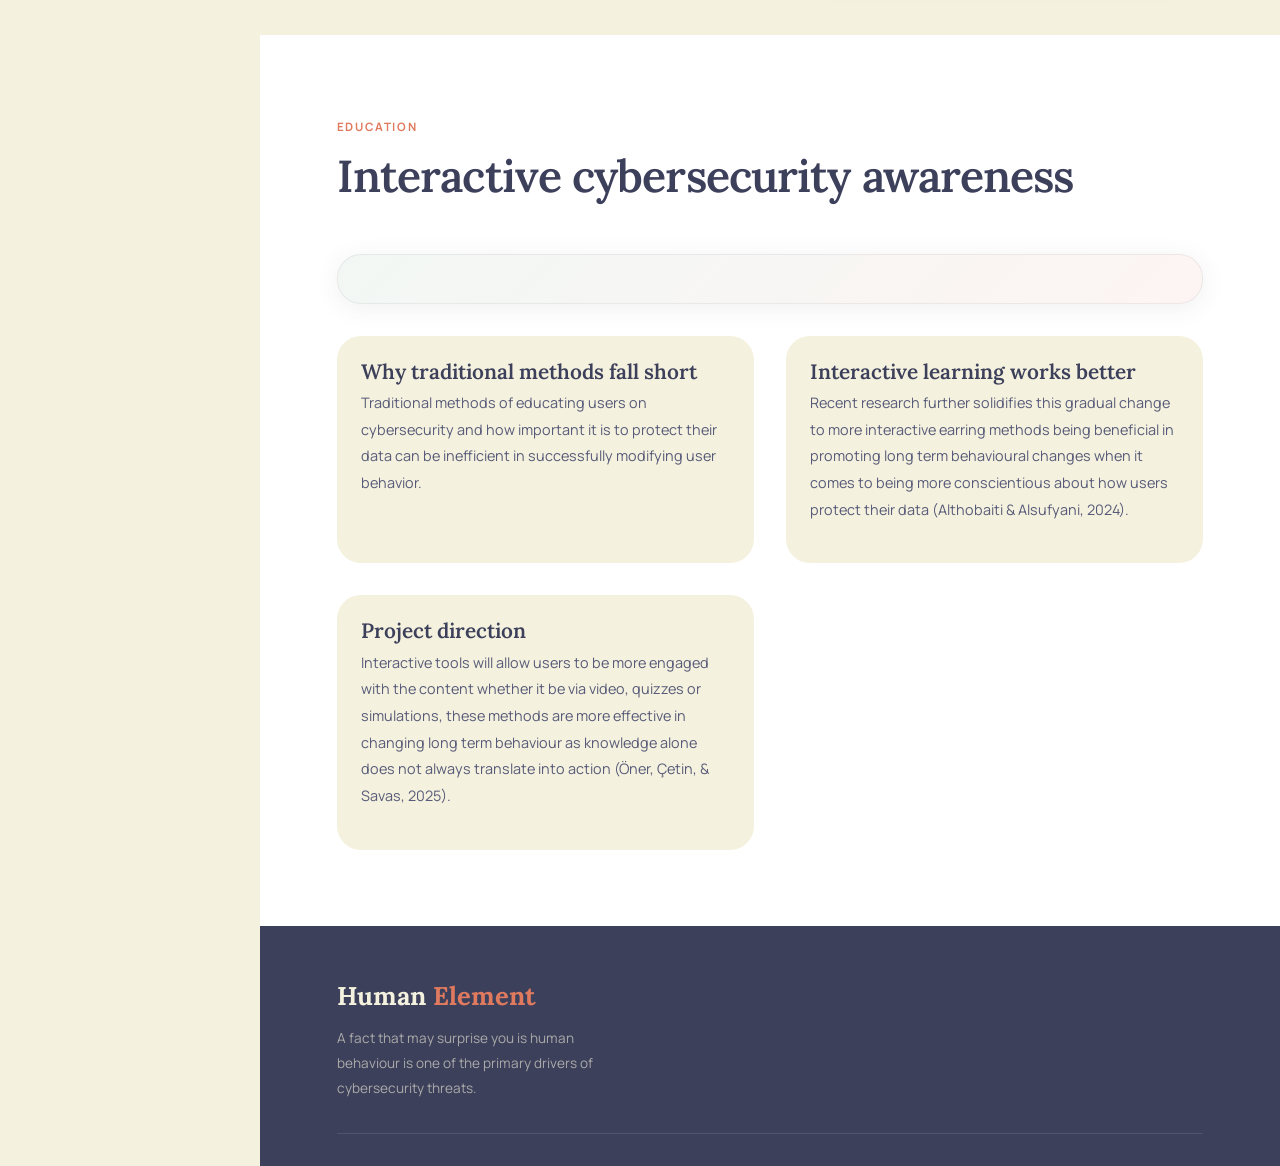
==== commit bcc5ad91: "Update index.html" ====
--- a/index.html
+++ b/index.html
@@ -78,7 +78,6 @@
 <p class="section__desc">Human behaviour is one of the primary drivers of cybersecurity threats.</p>
 </div>
 <div class="intro-panel reveal">
-<p>For example, you might prioritize your time and convenience over security if you believe the process involved in protecting your information to be cumbersome. This tendency contributes to bad practices such as weak password creation or disregarding security warnings. Improving your understanding of how cybersecurity ties into your everyday life can go a long way in protecting yourself on the internet.</p>
 </div>
 <div class="builder__layout">
 <div class="builder__steps">
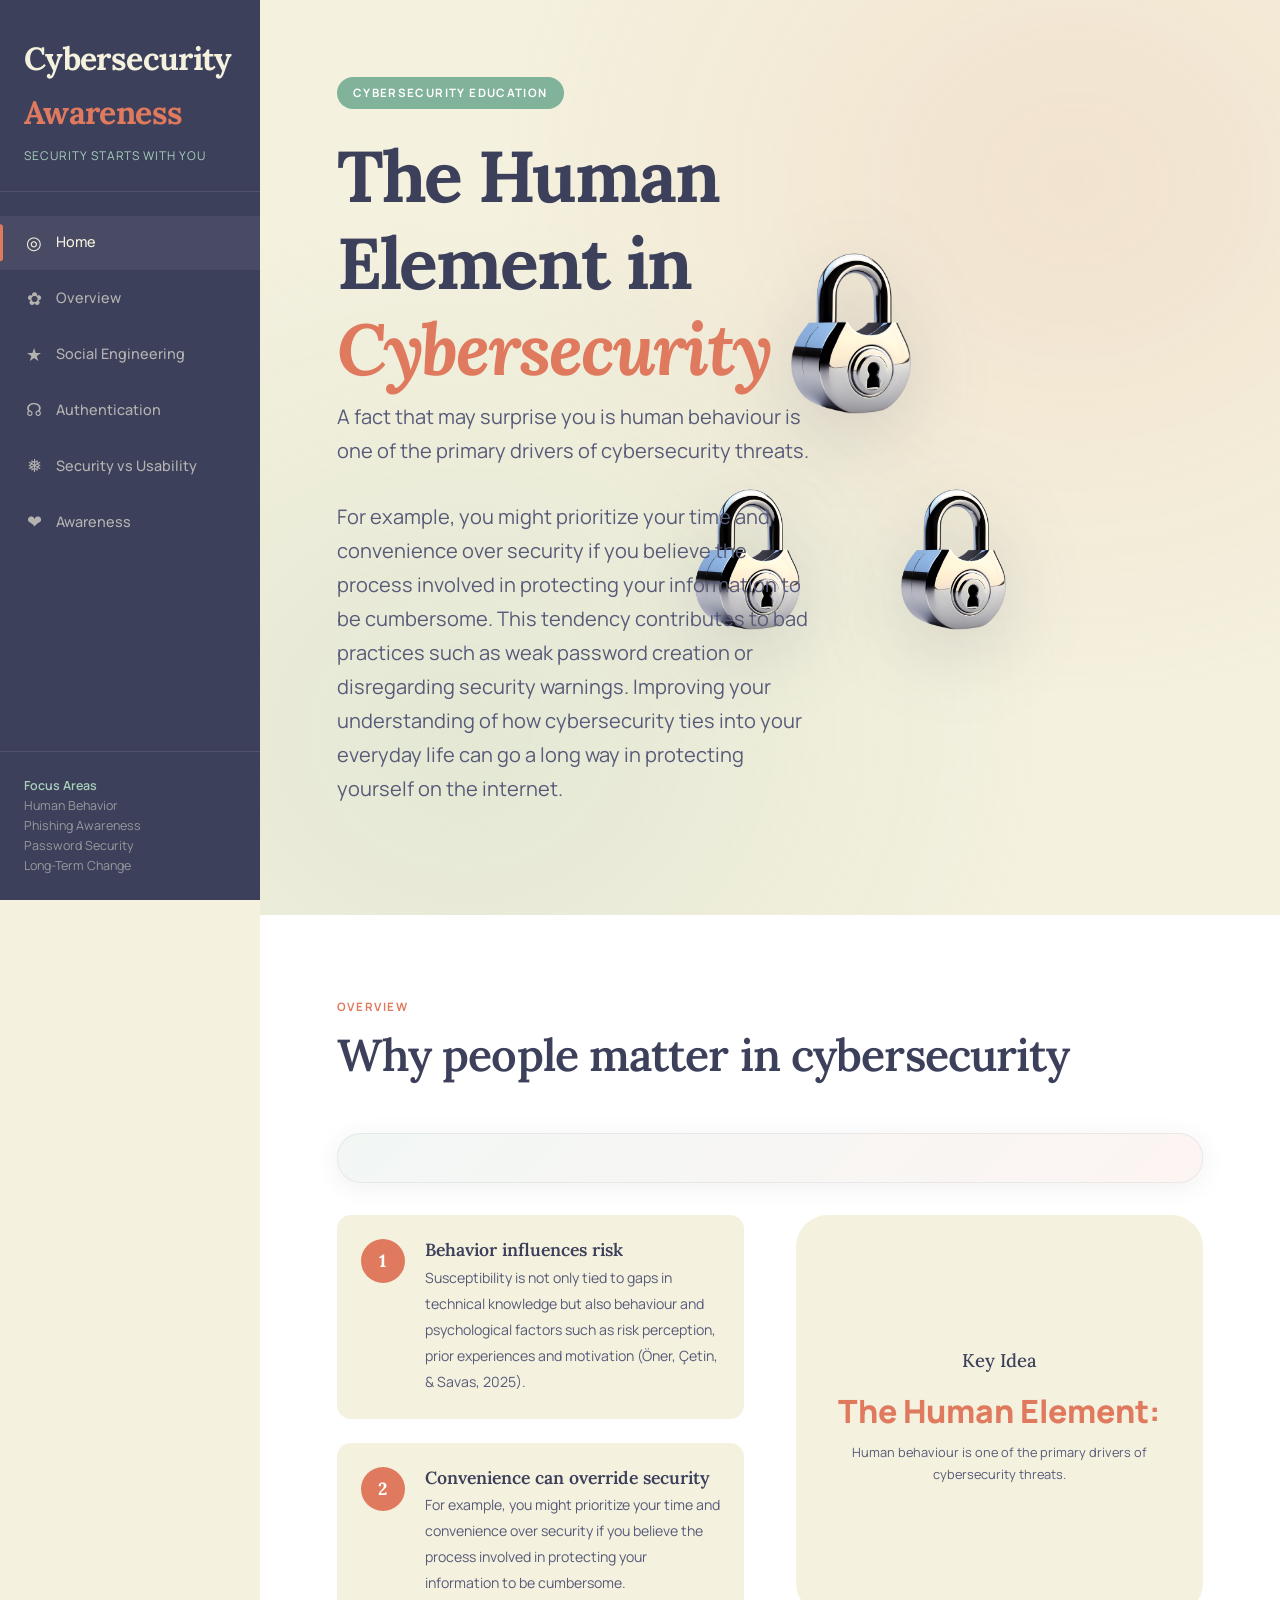
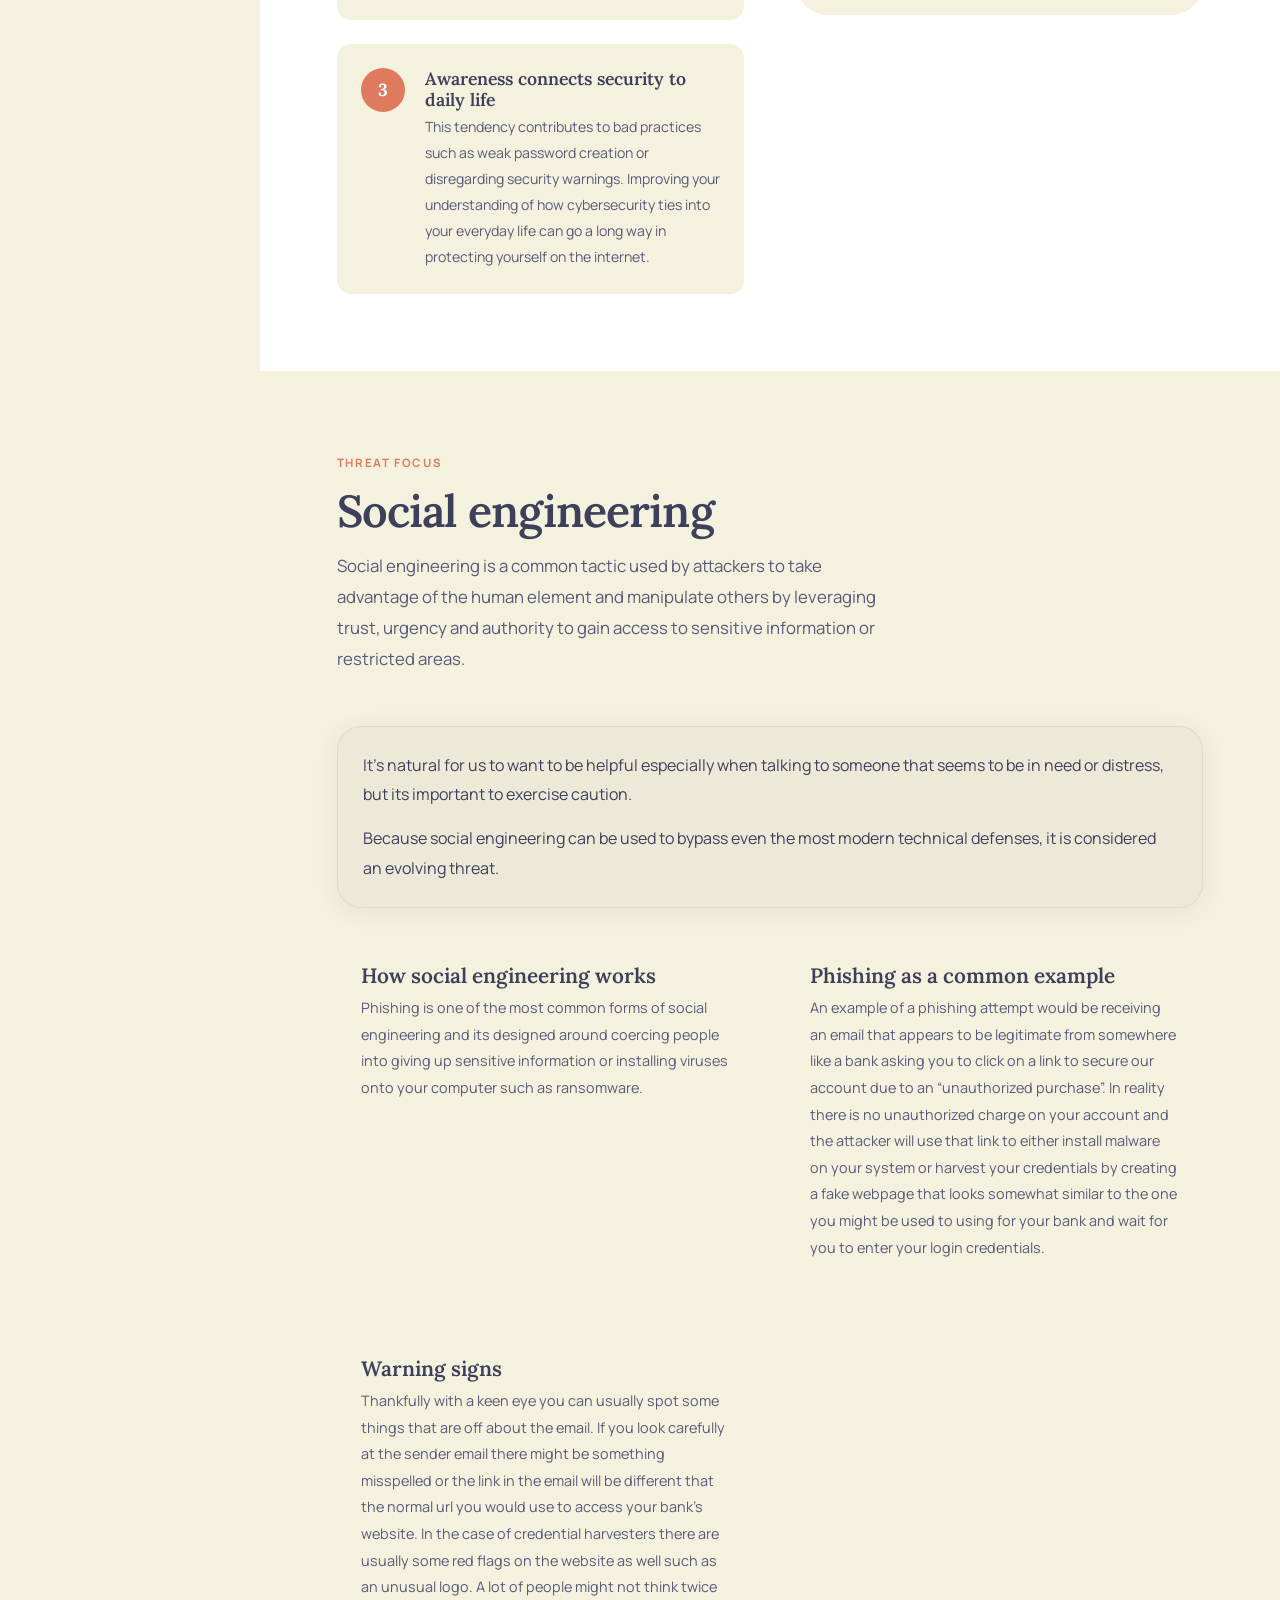
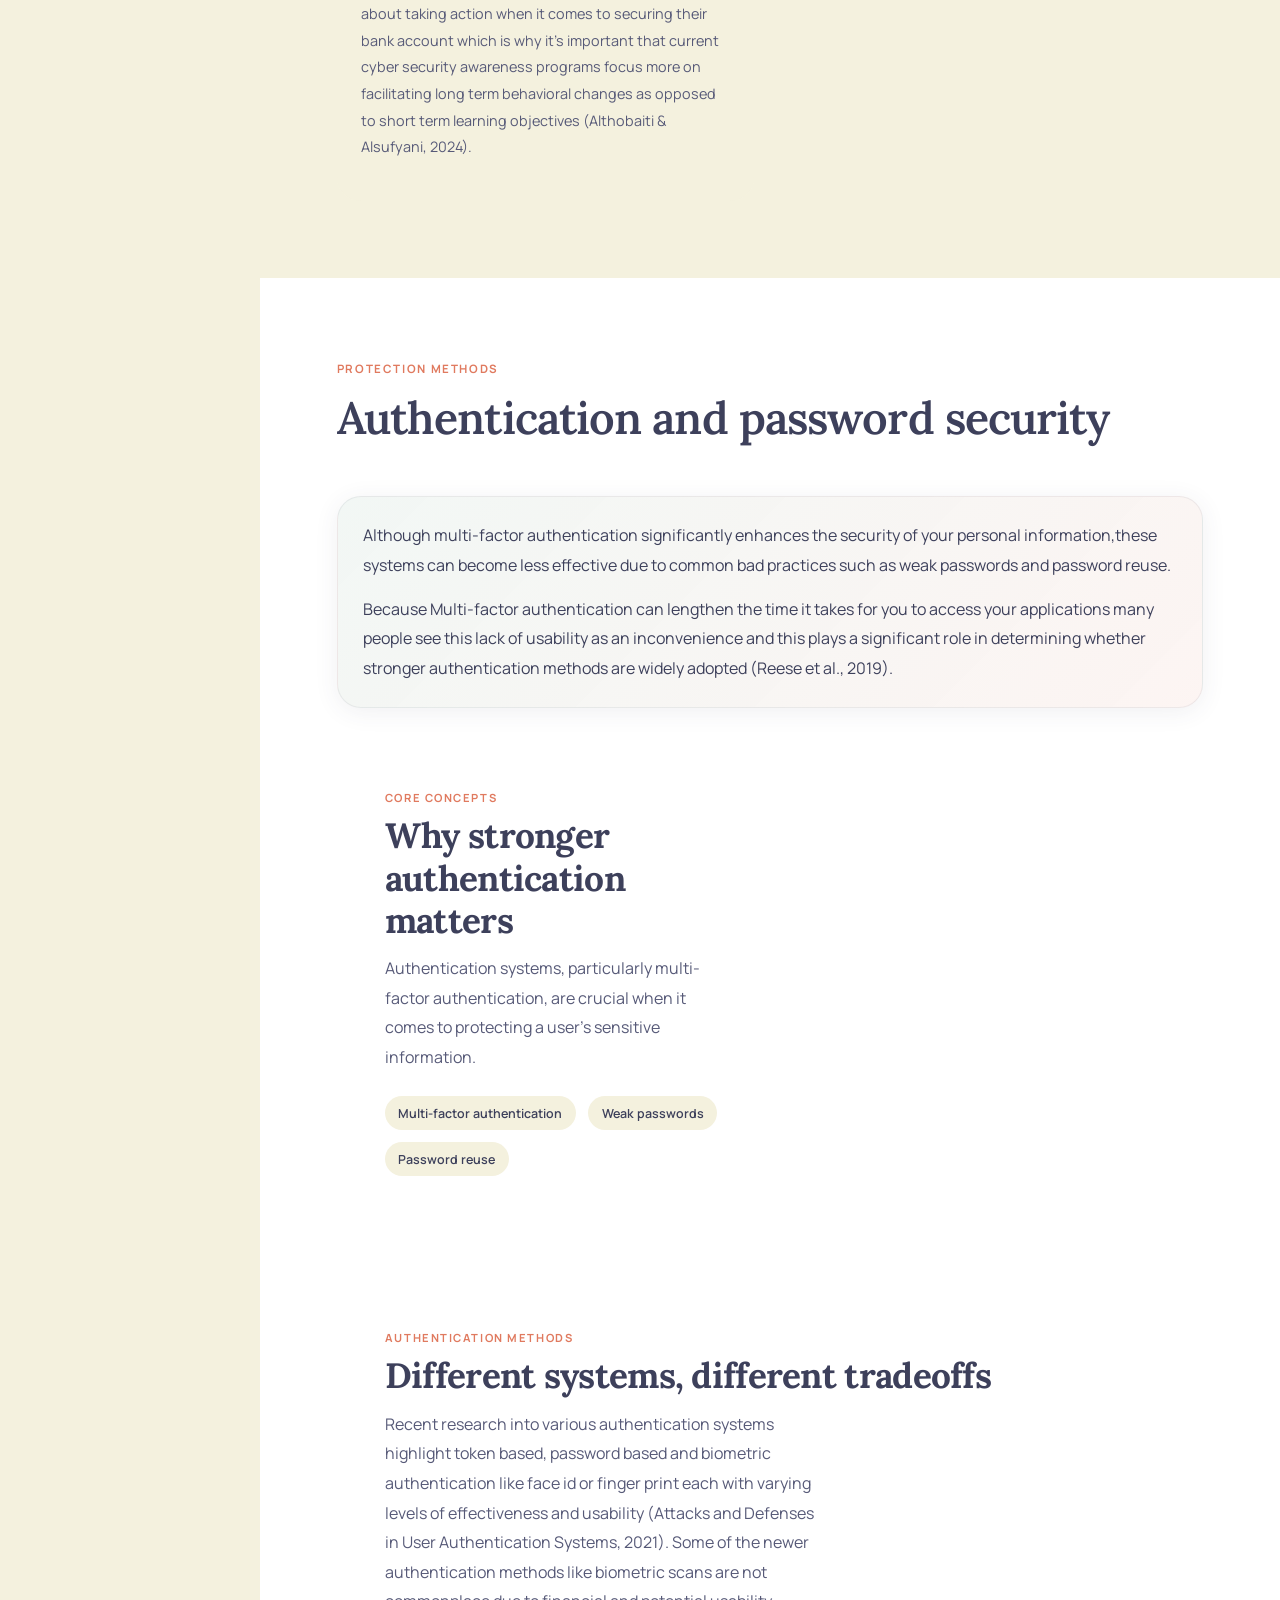
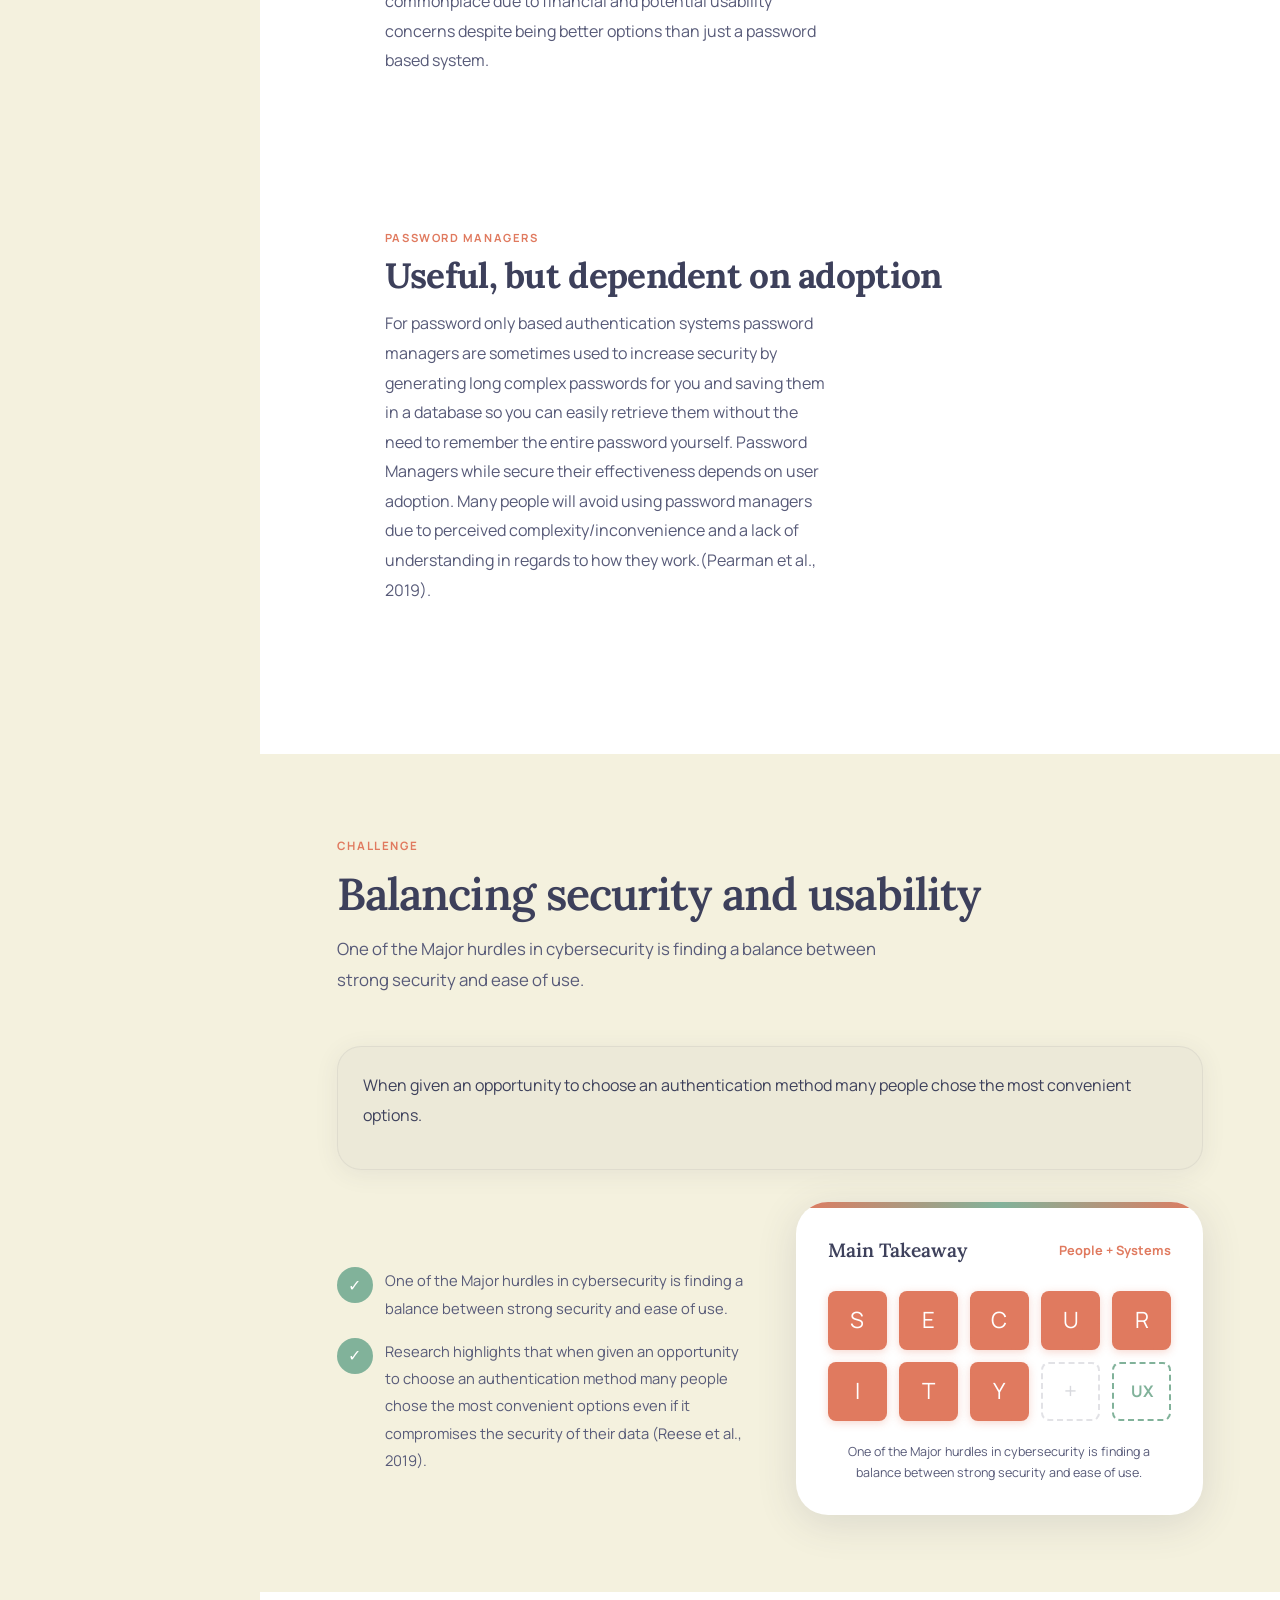
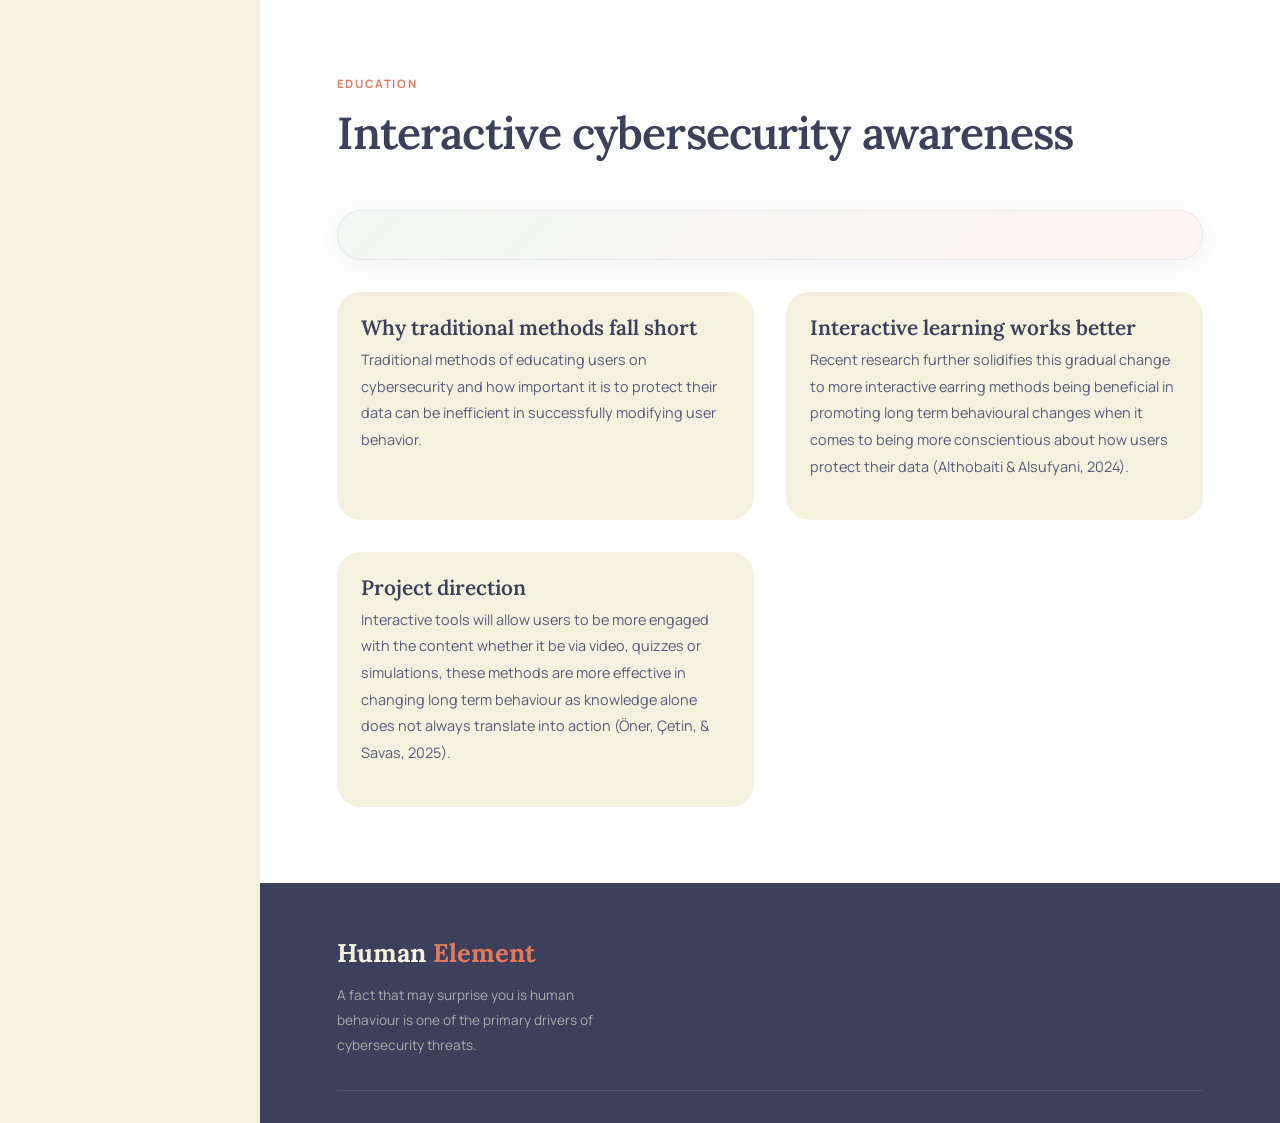
==== commit a2664ee3: "Update index.html" ====
--- a/index.html
+++ b/index.html
@@ -75,7 +75,6 @@
 <div class="section__header reveal">
 <span class="section__label">Overview</span>
 <h2 class="section__title">Why people matter in cybersecurity</h2>
-<p class="section__desc">Human behaviour is one of the primary drivers of cybersecurity threats.</p>
 </div>
 <div class="intro-panel reveal">
 </div>
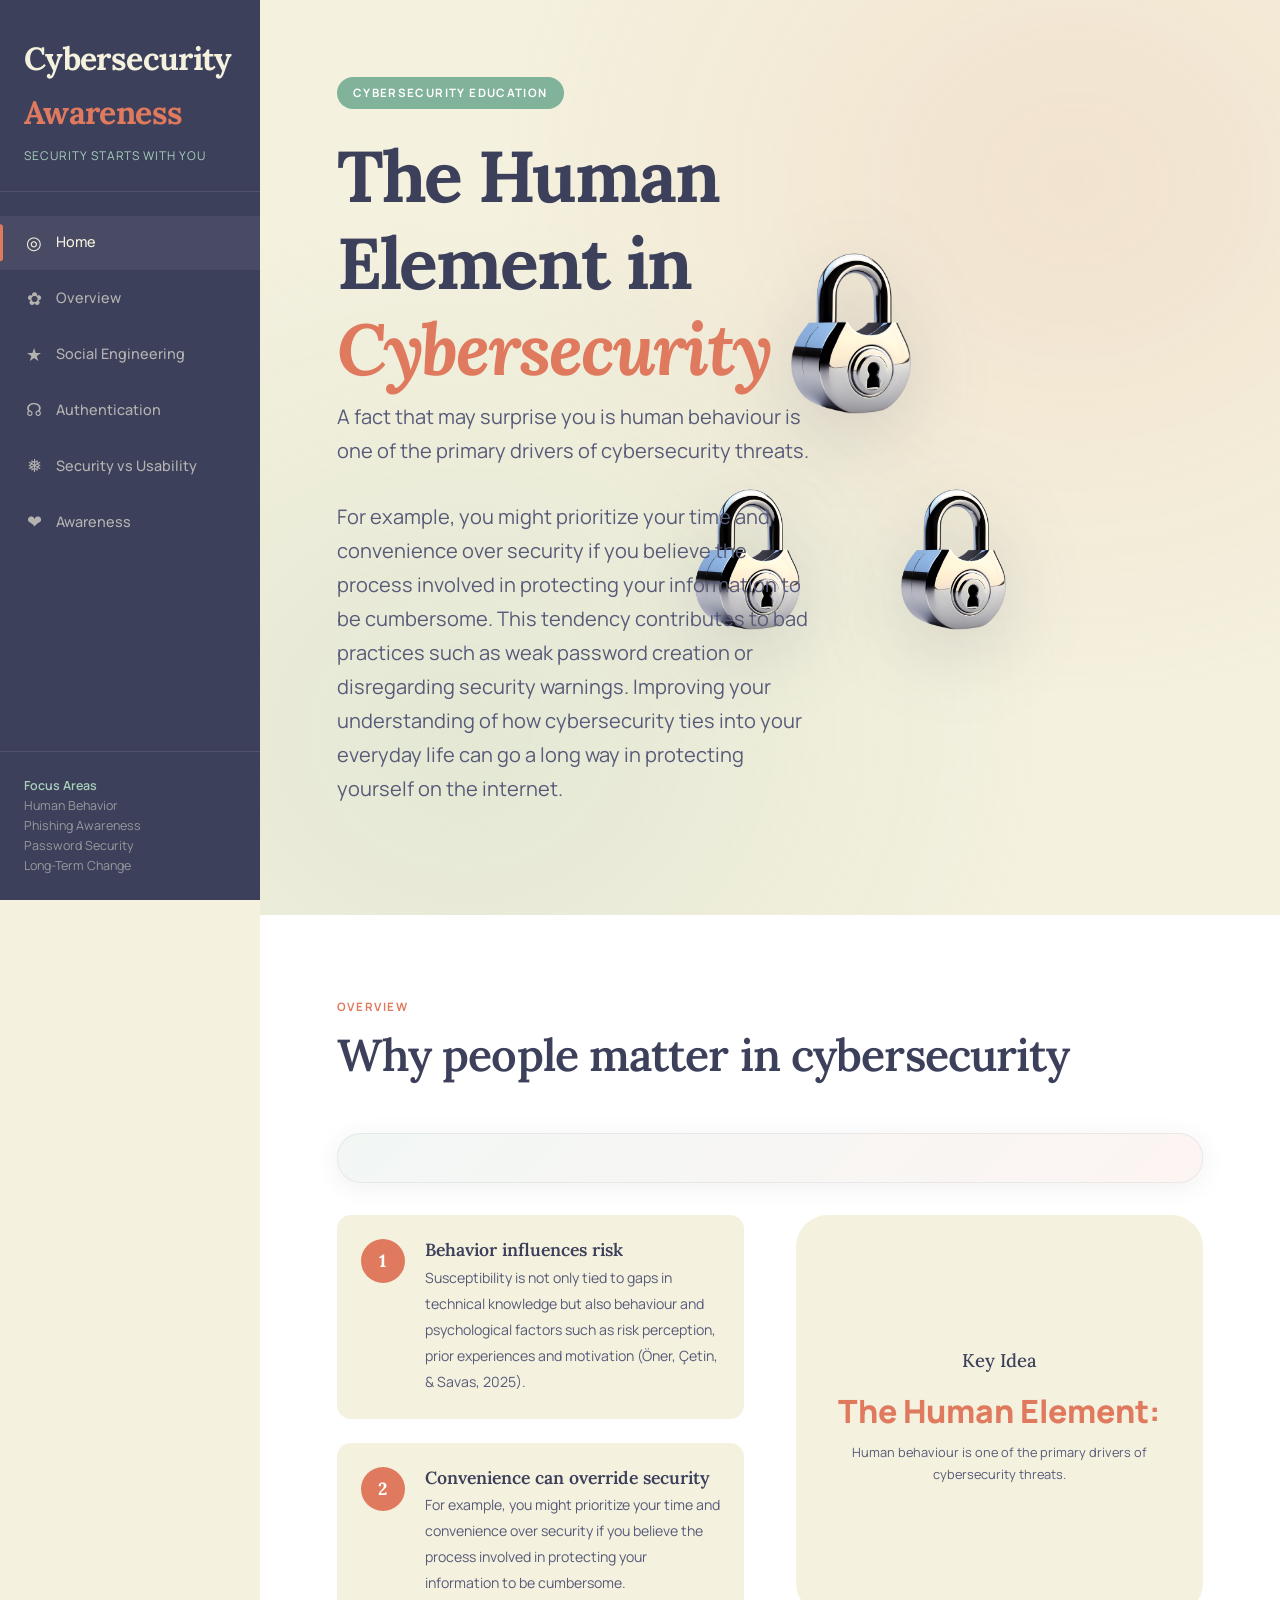
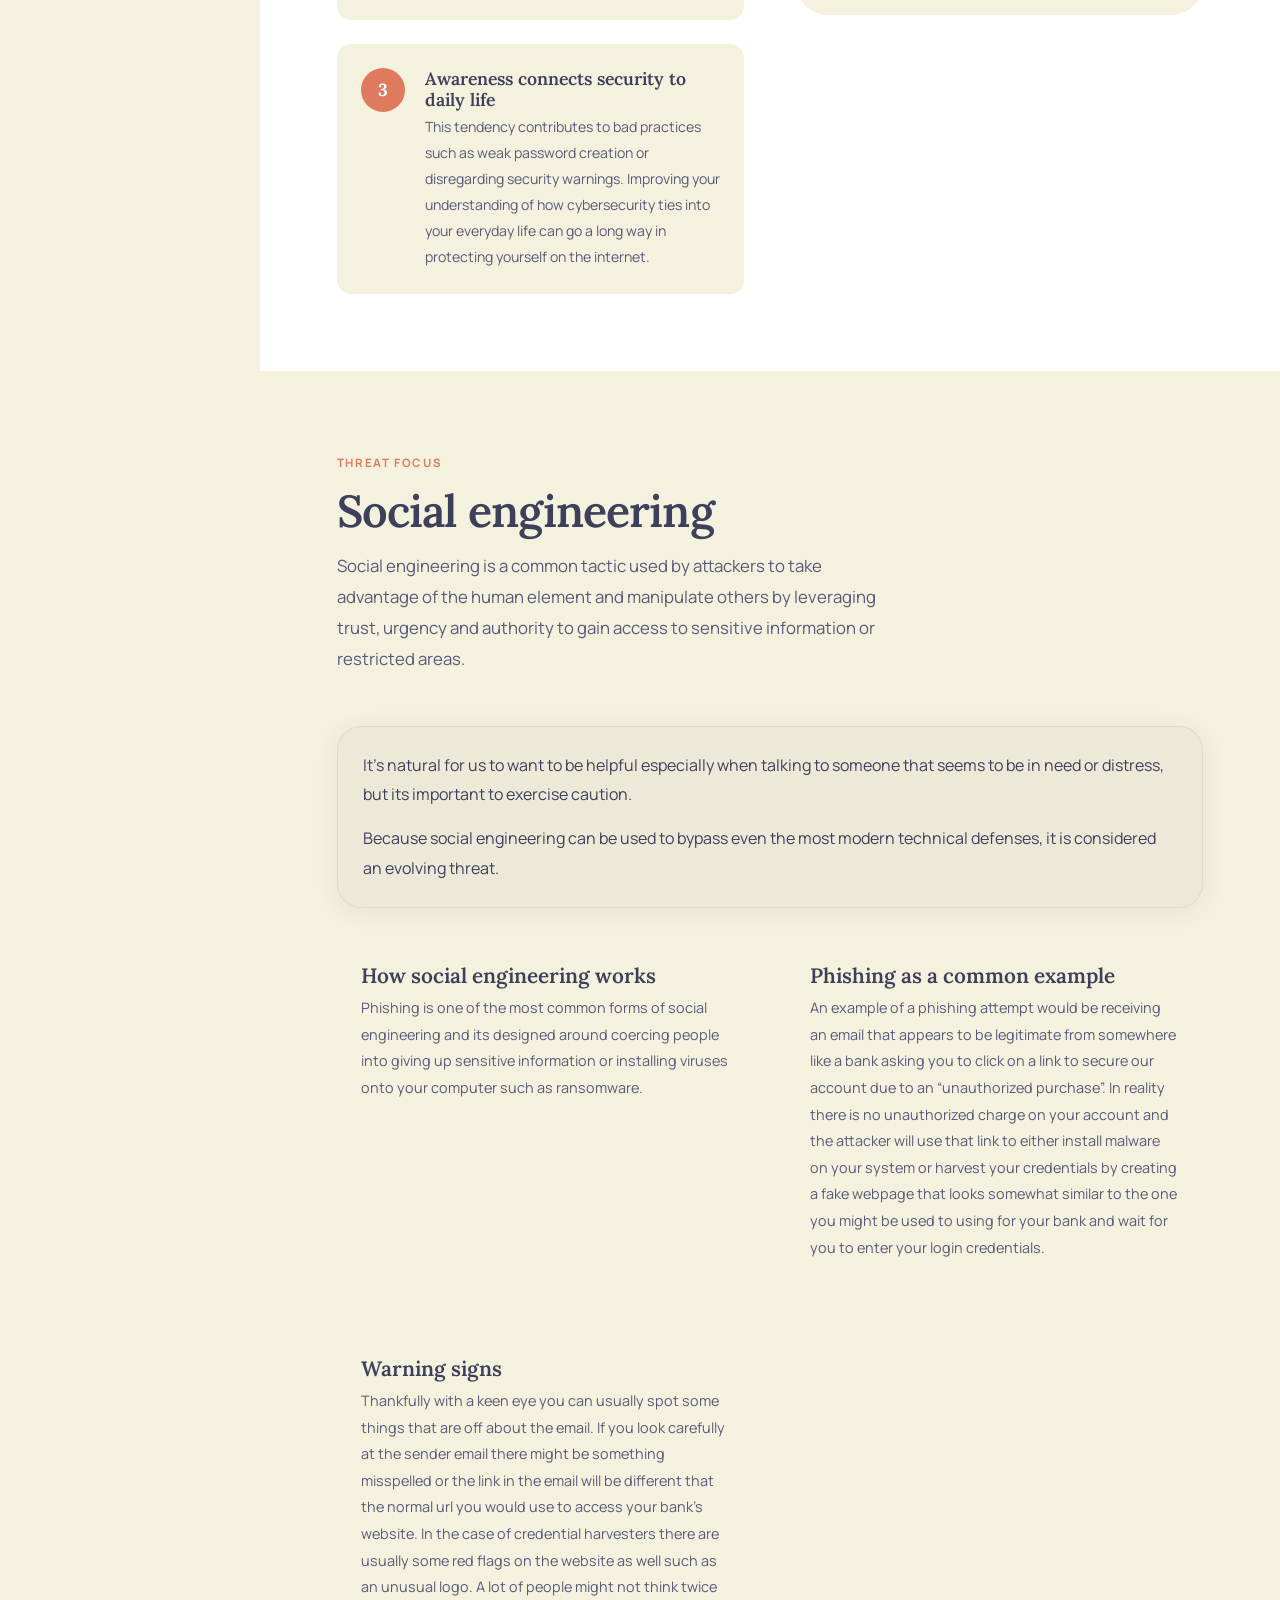
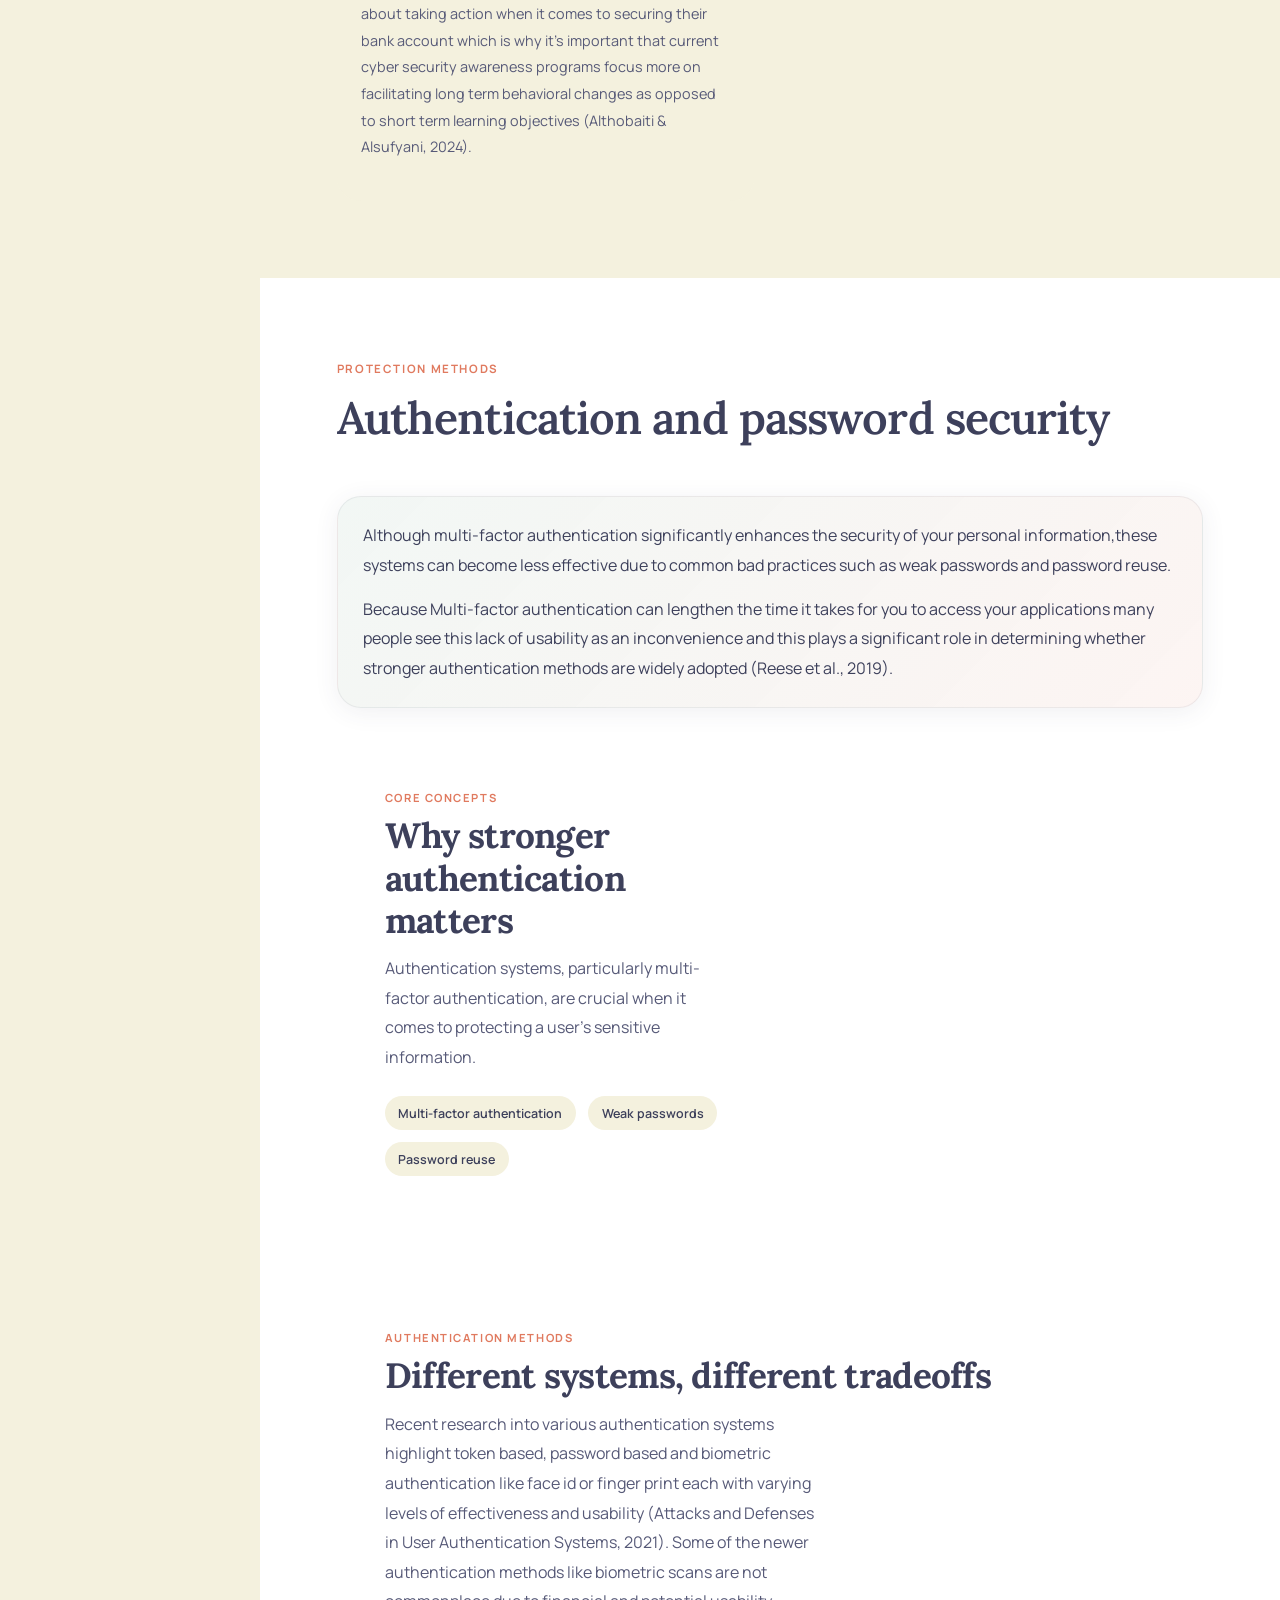
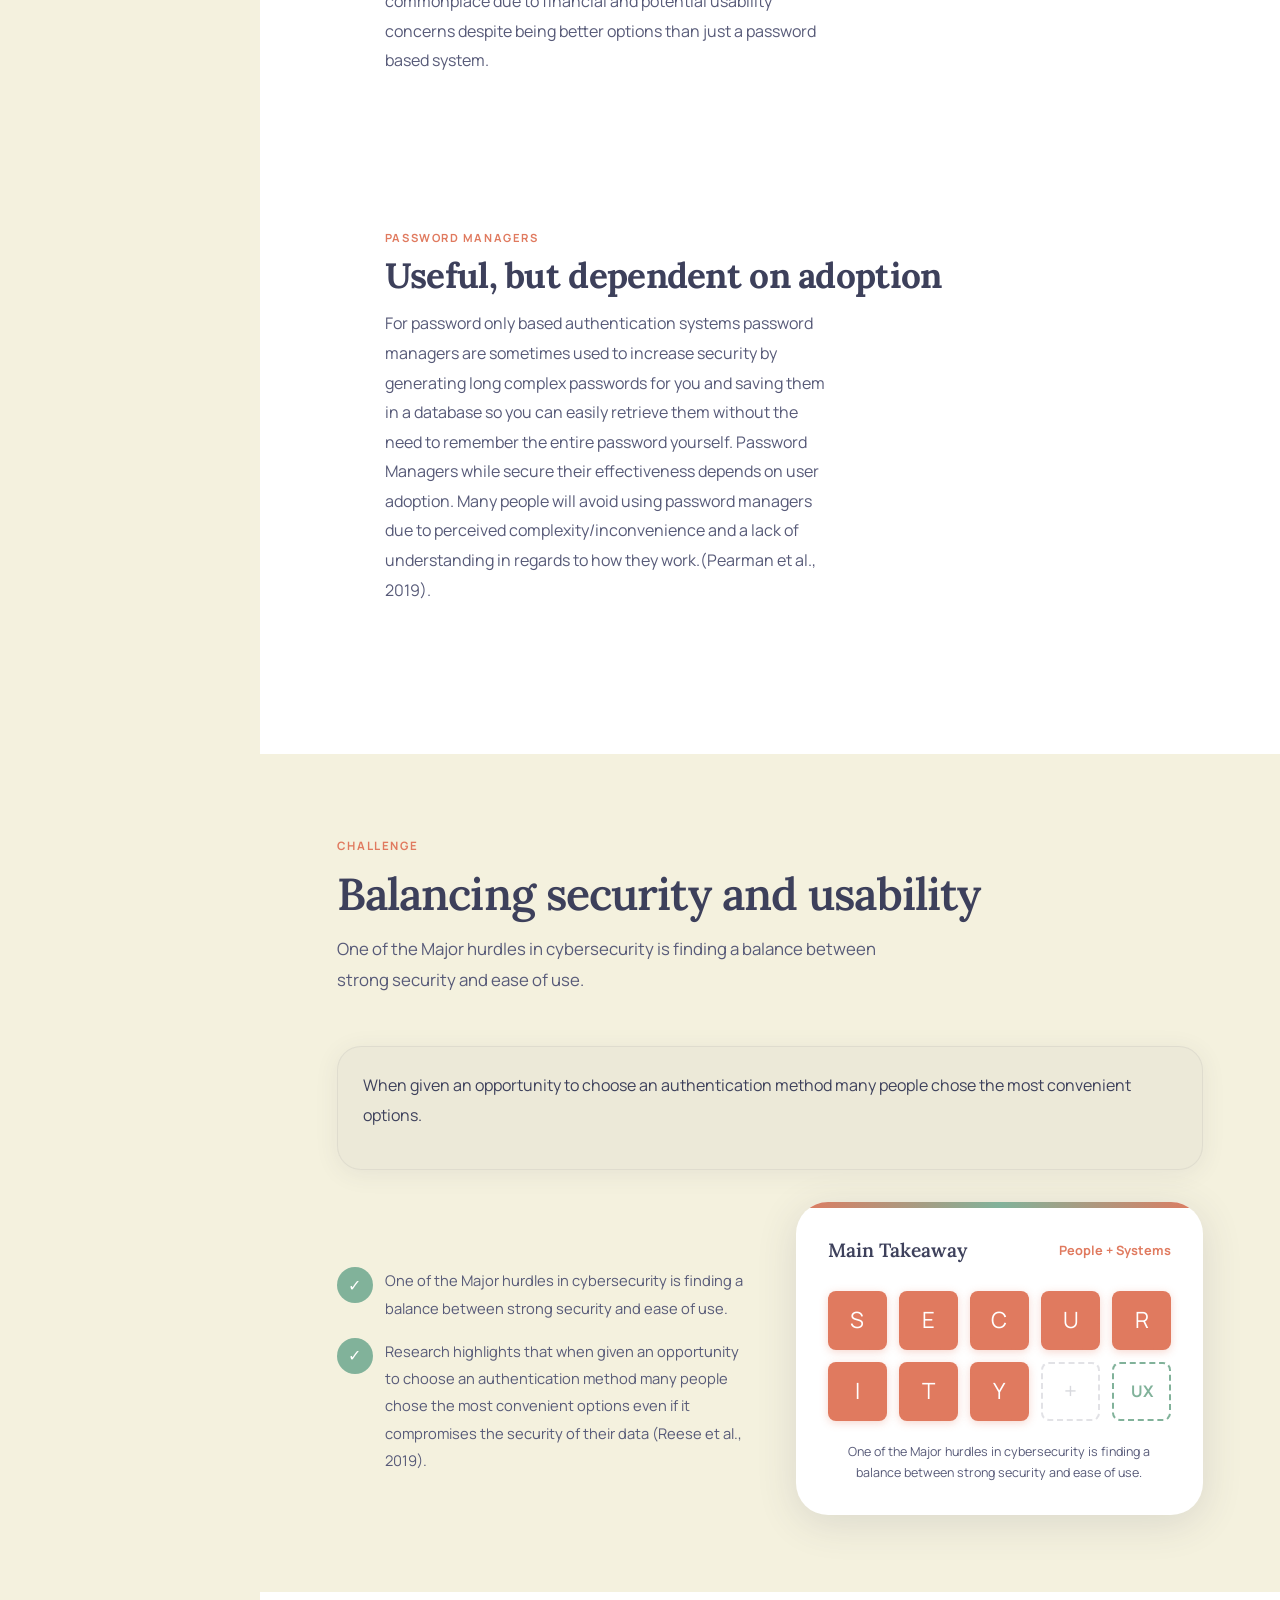
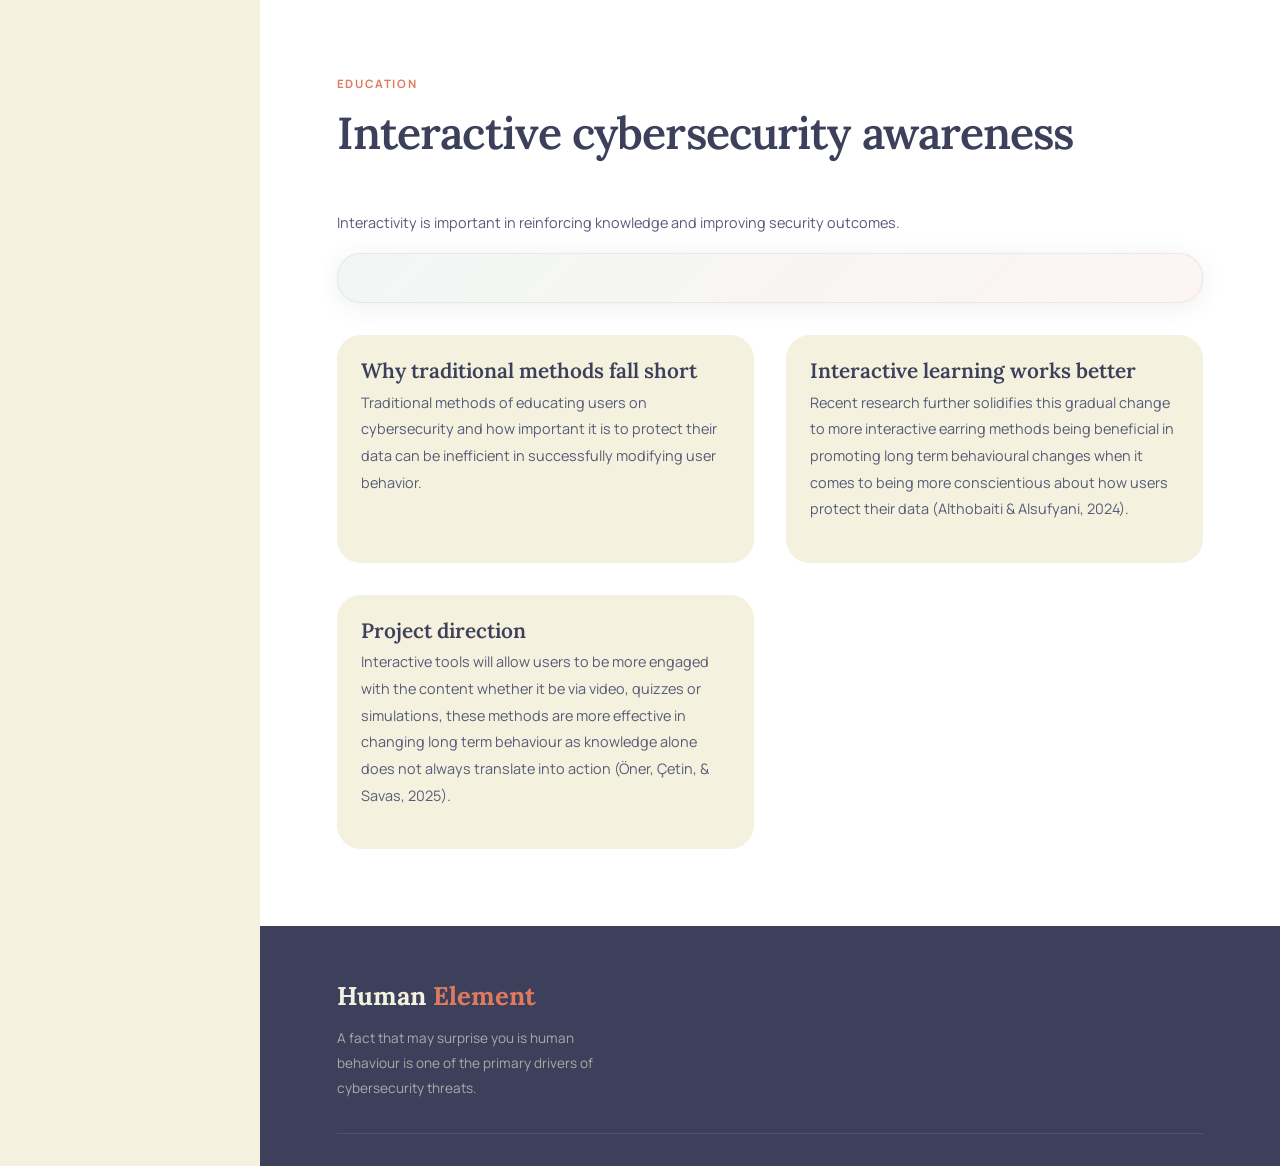
==== commit 4244236f: "Update index.html" ====
--- a/index.html
+++ b/index.html
@@ -227,6 +227,7 @@
 <span class="section__label">Education</span>
 <h2 class="section__title">Interactive cybersecurity awareness</h2>
 </div>
+<p class="cart-card__desc">Interactivity is important in reinforcing knowledge and improving security outcomes.</p>
 <div class="intro-panel reveal">
 </div>
 <div class="catering__grid">
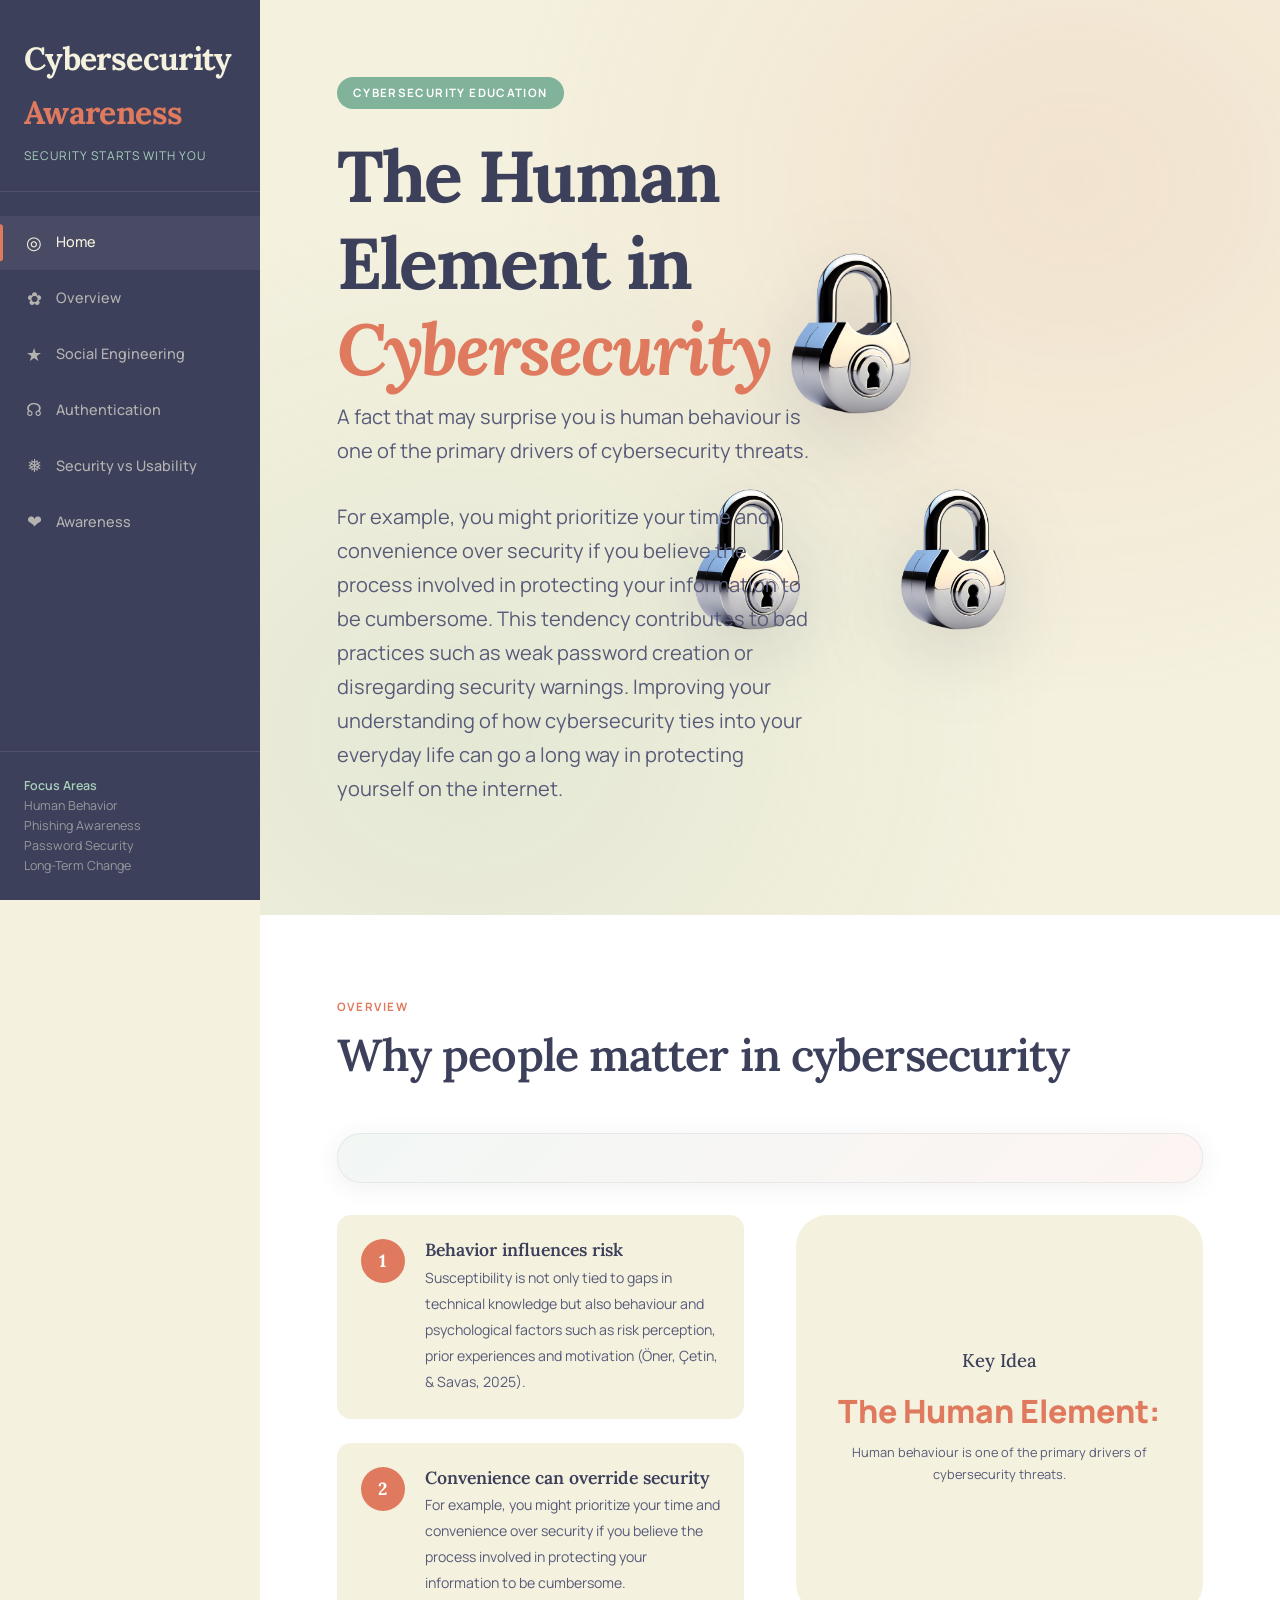
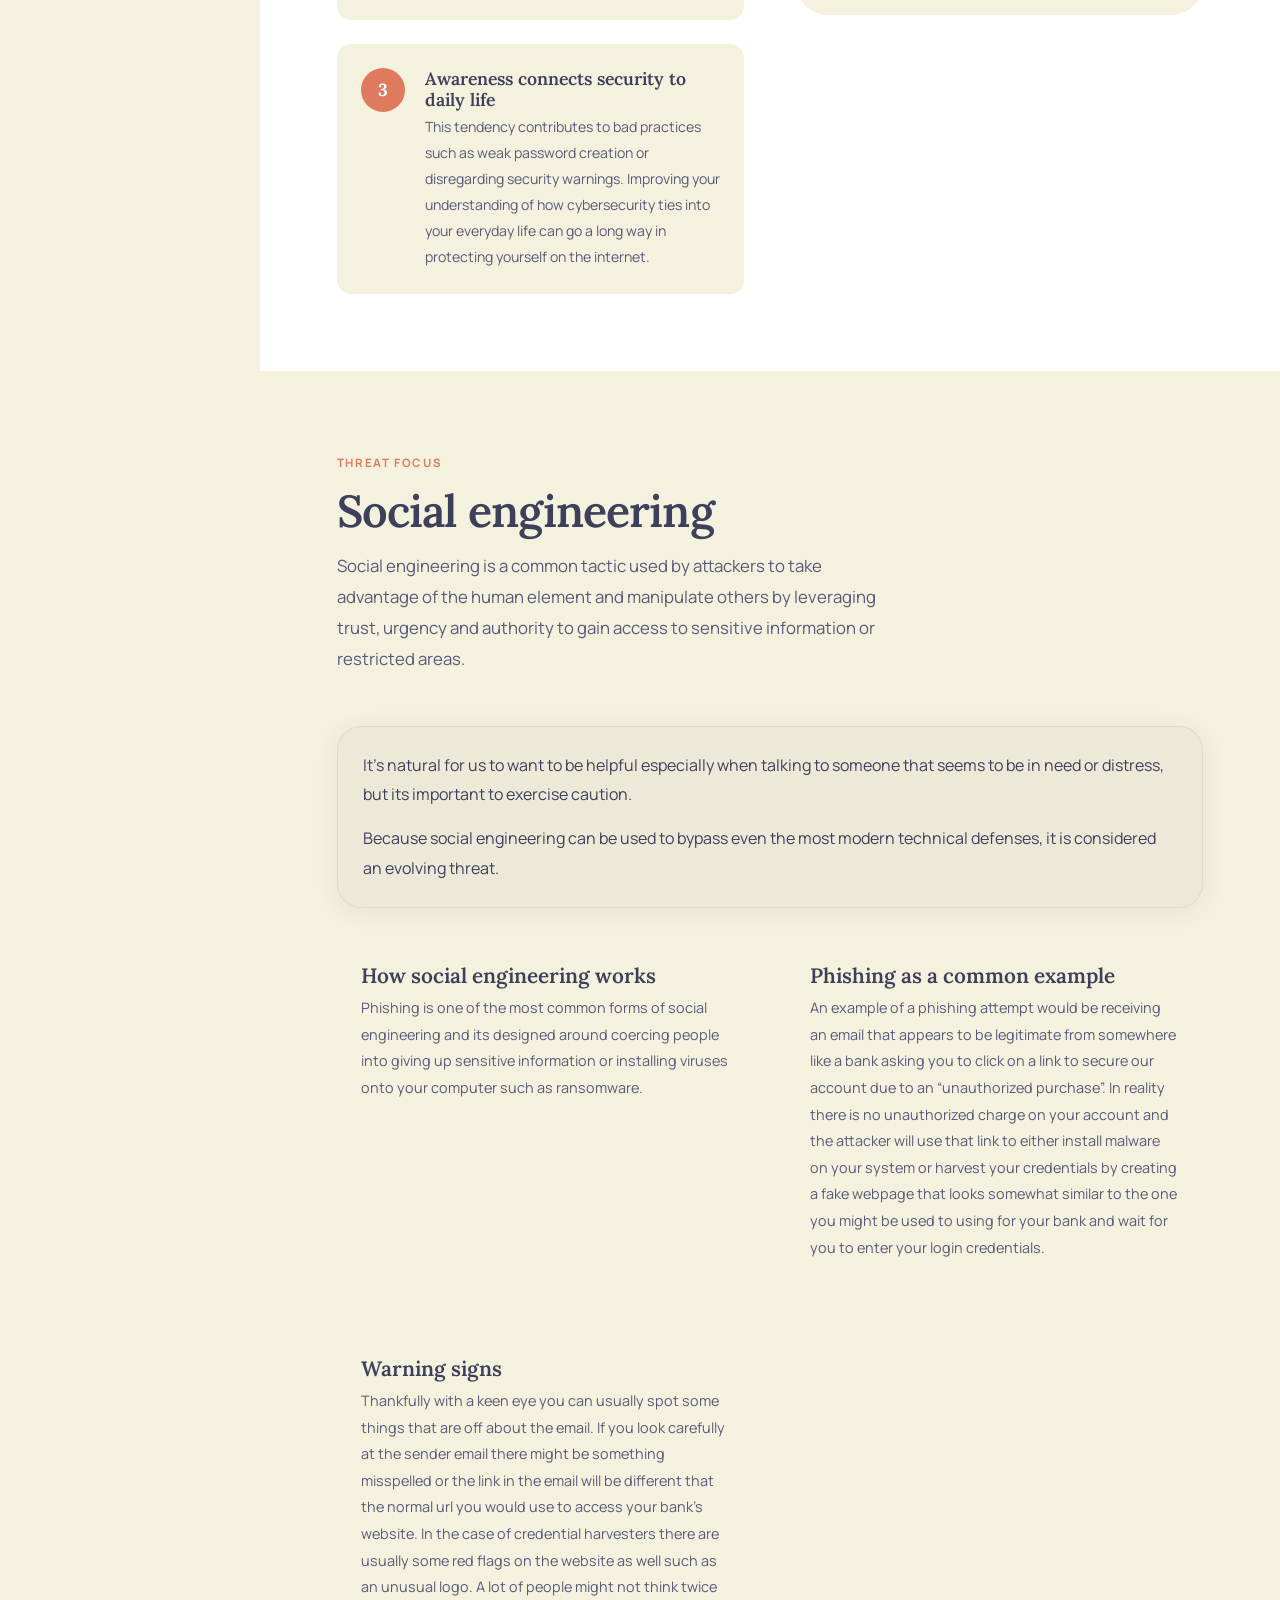
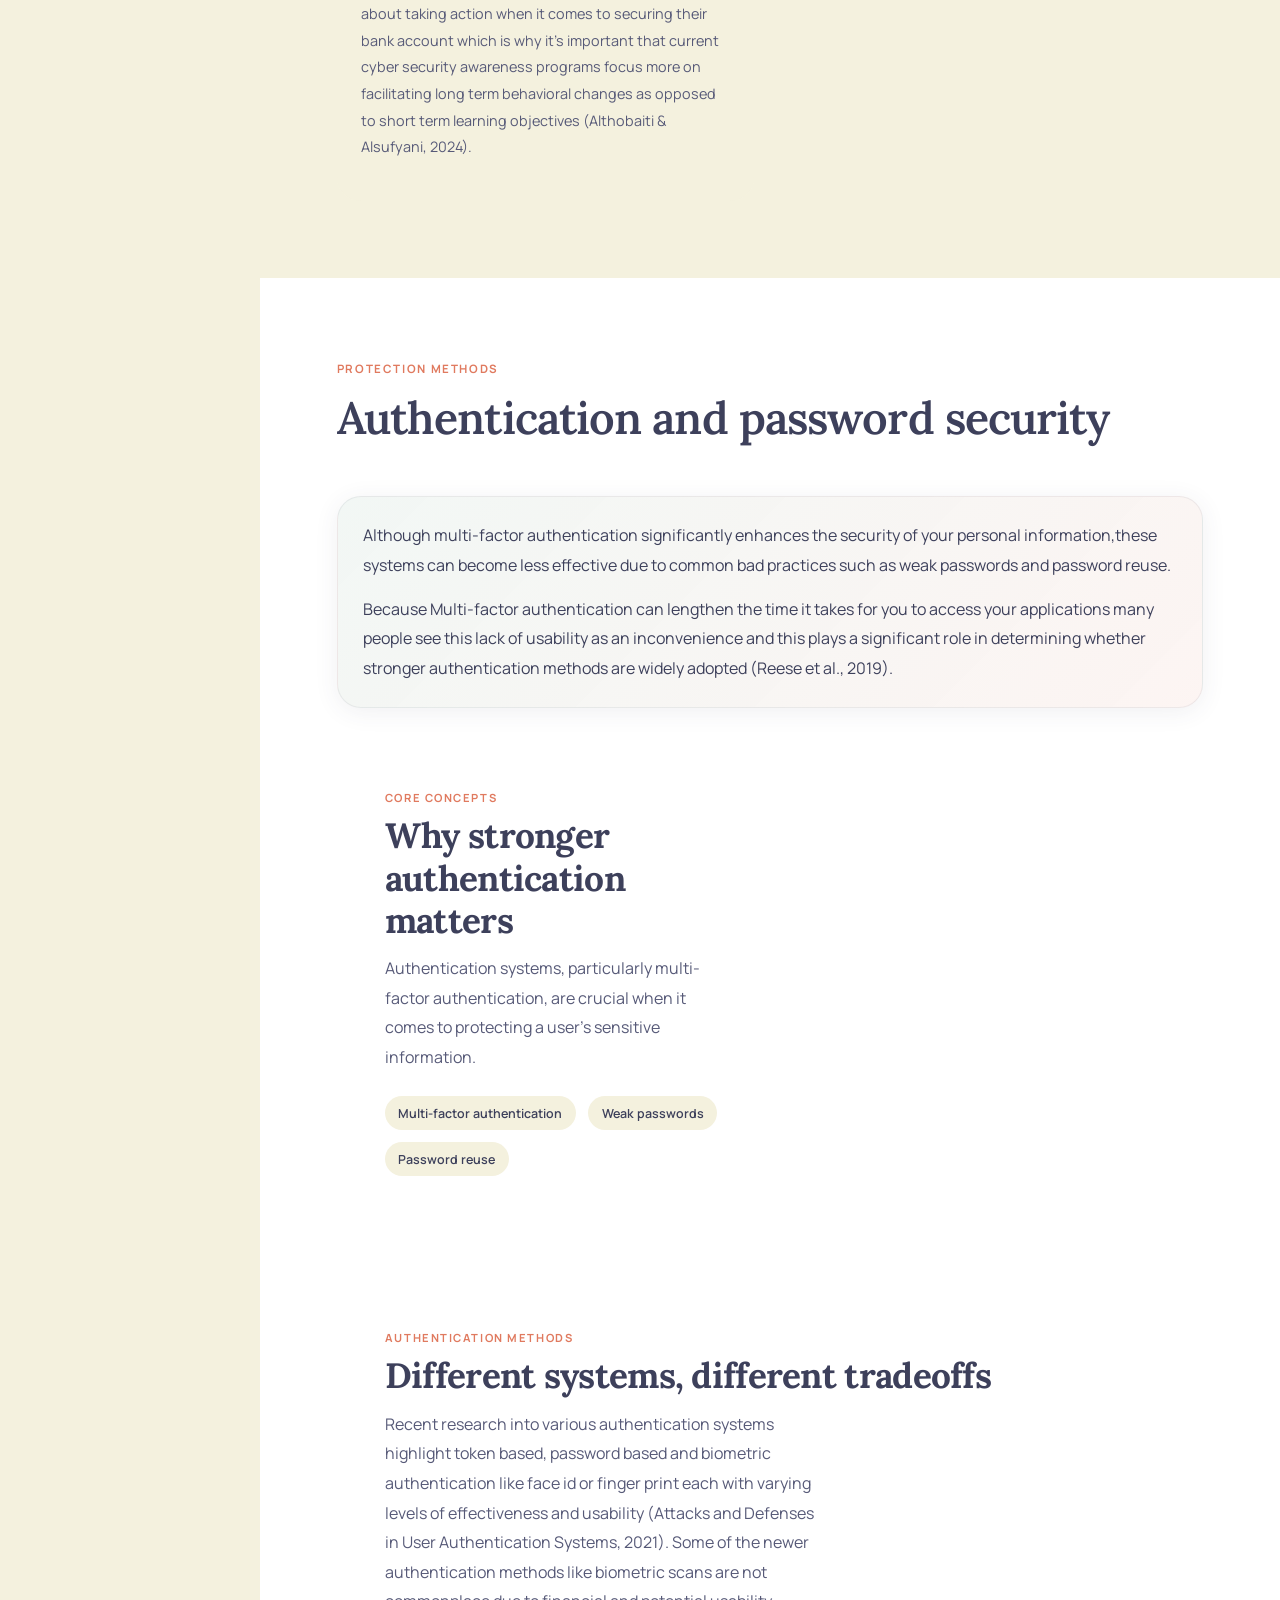
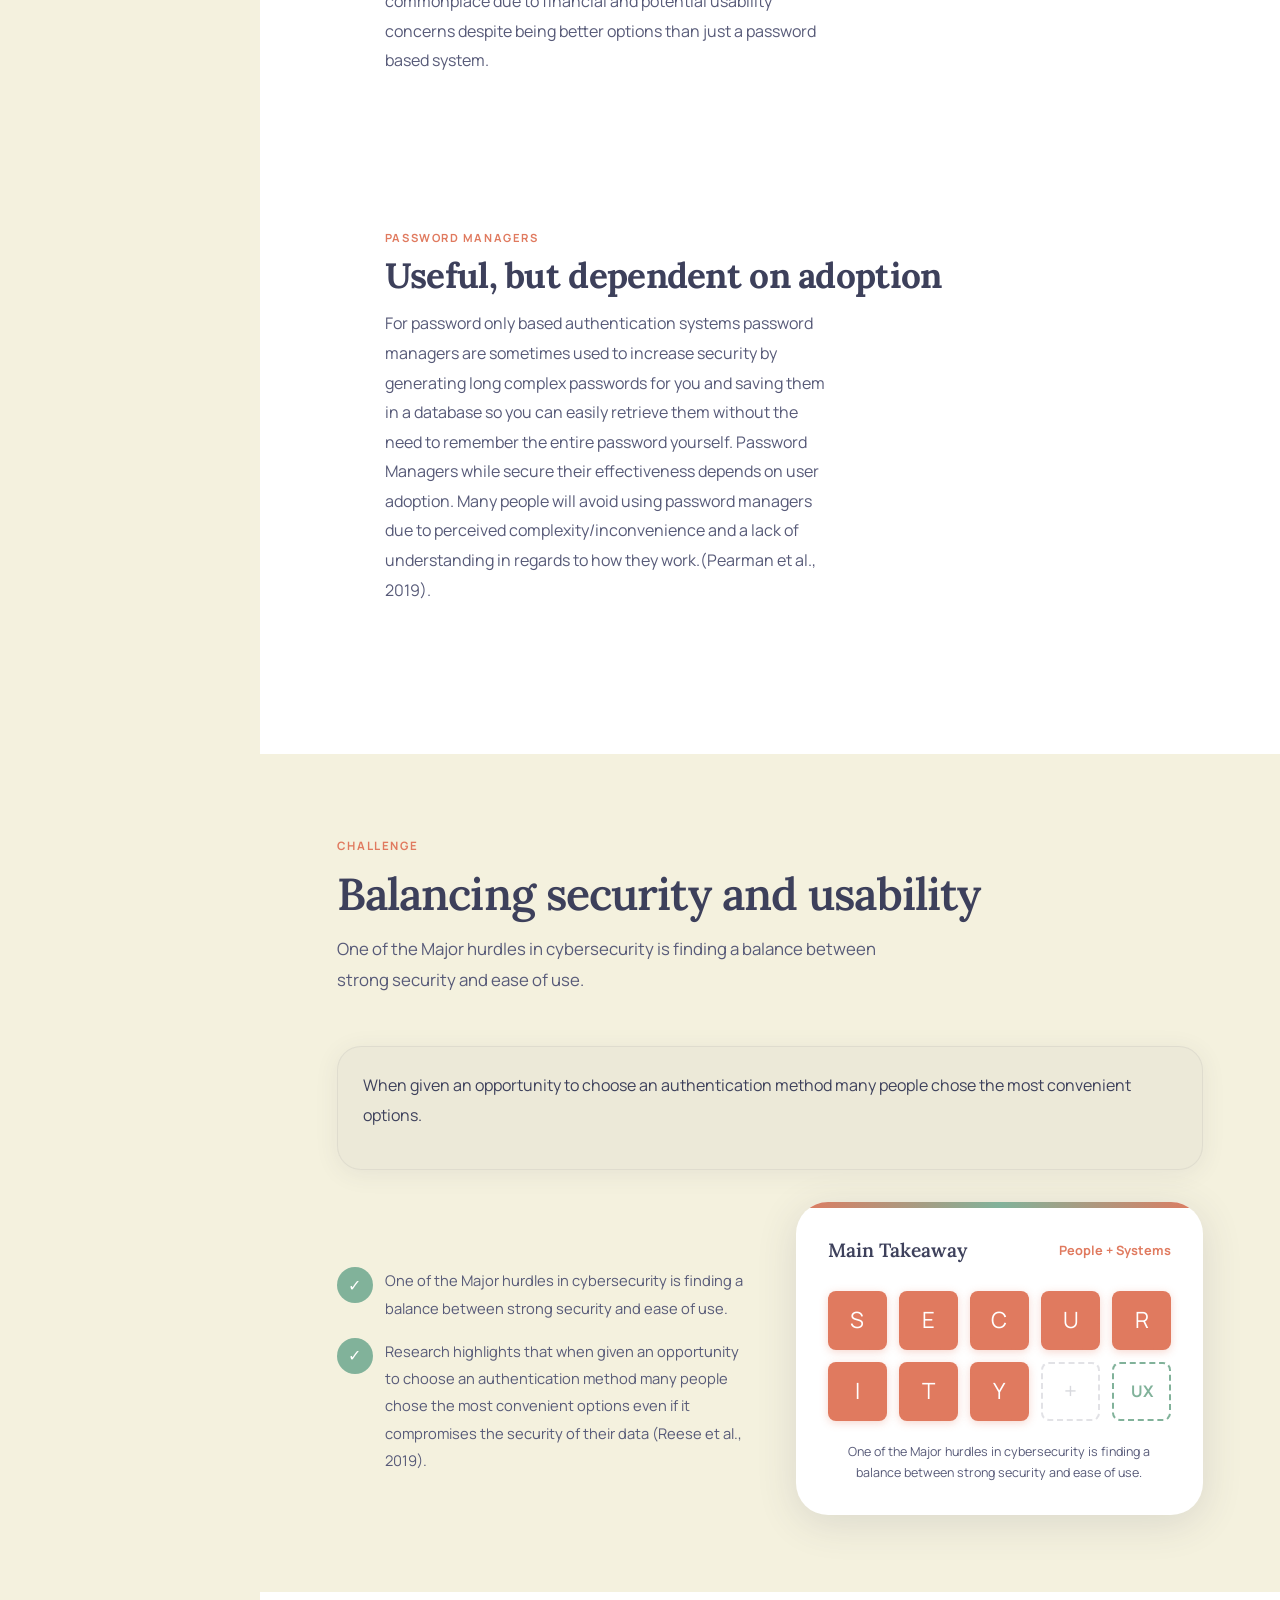
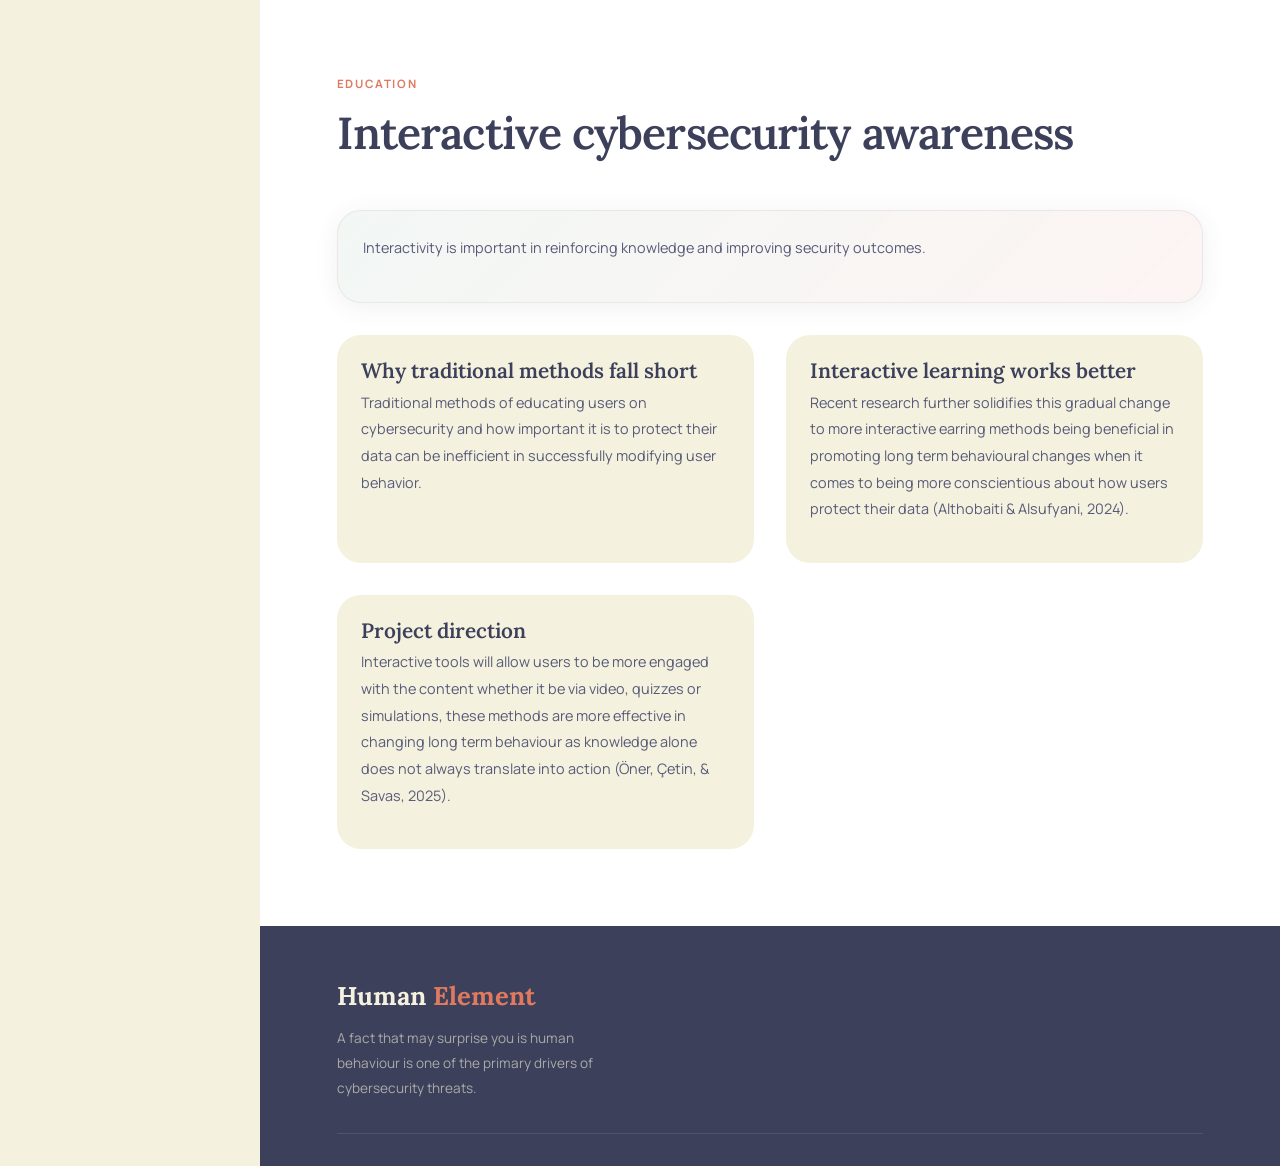
==== commit 48dd2ff8: "Update index.html" ====
--- a/index.html
+++ b/index.html
@@ -227,8 +227,8 @@
 <span class="section__label">Education</span>
 <h2 class="section__title">Interactive cybersecurity awareness</h2>
 </div>
+<div class="intro-panel reveal">
 <p class="cart-card__desc">Interactivity is important in reinforcing knowledge and improving security outcomes.</p>
-<div class="intro-panel reveal">
 </div>
 <div class="catering__grid">
 <div class="cart-card reveal">
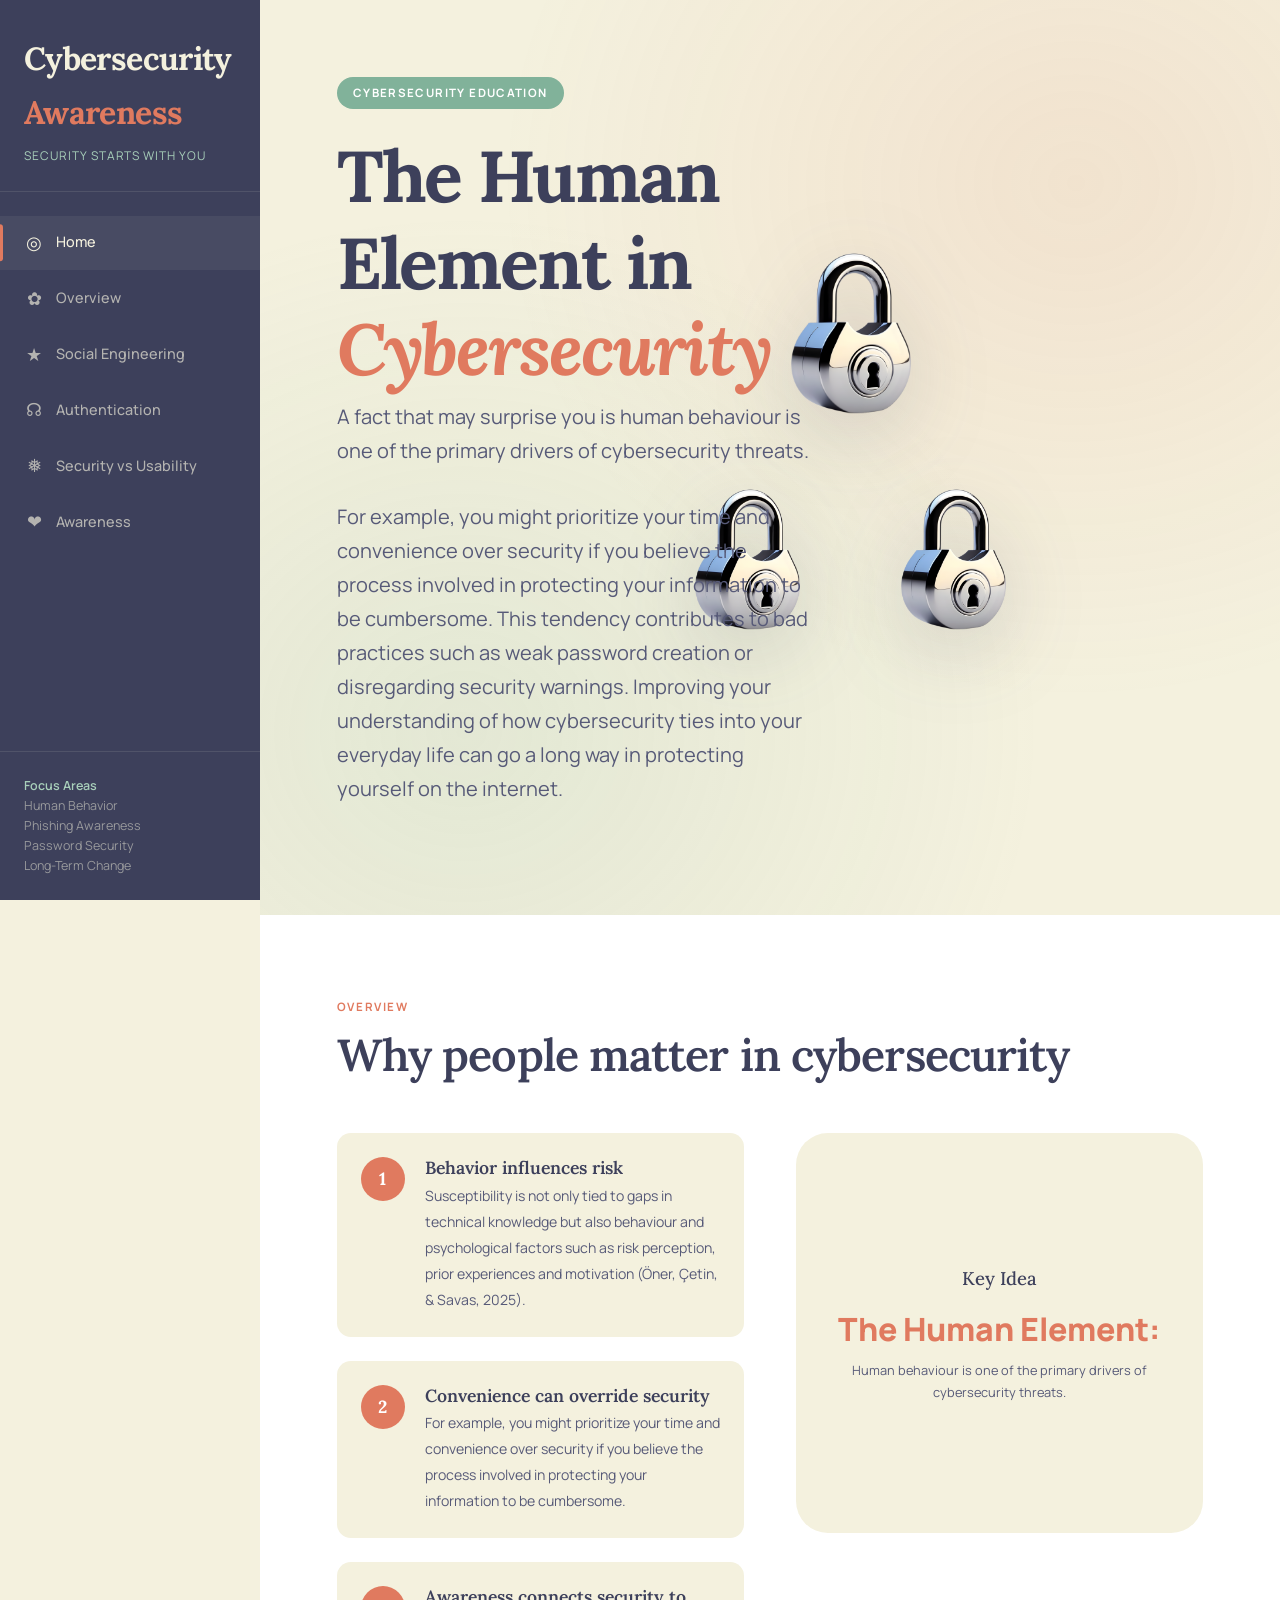
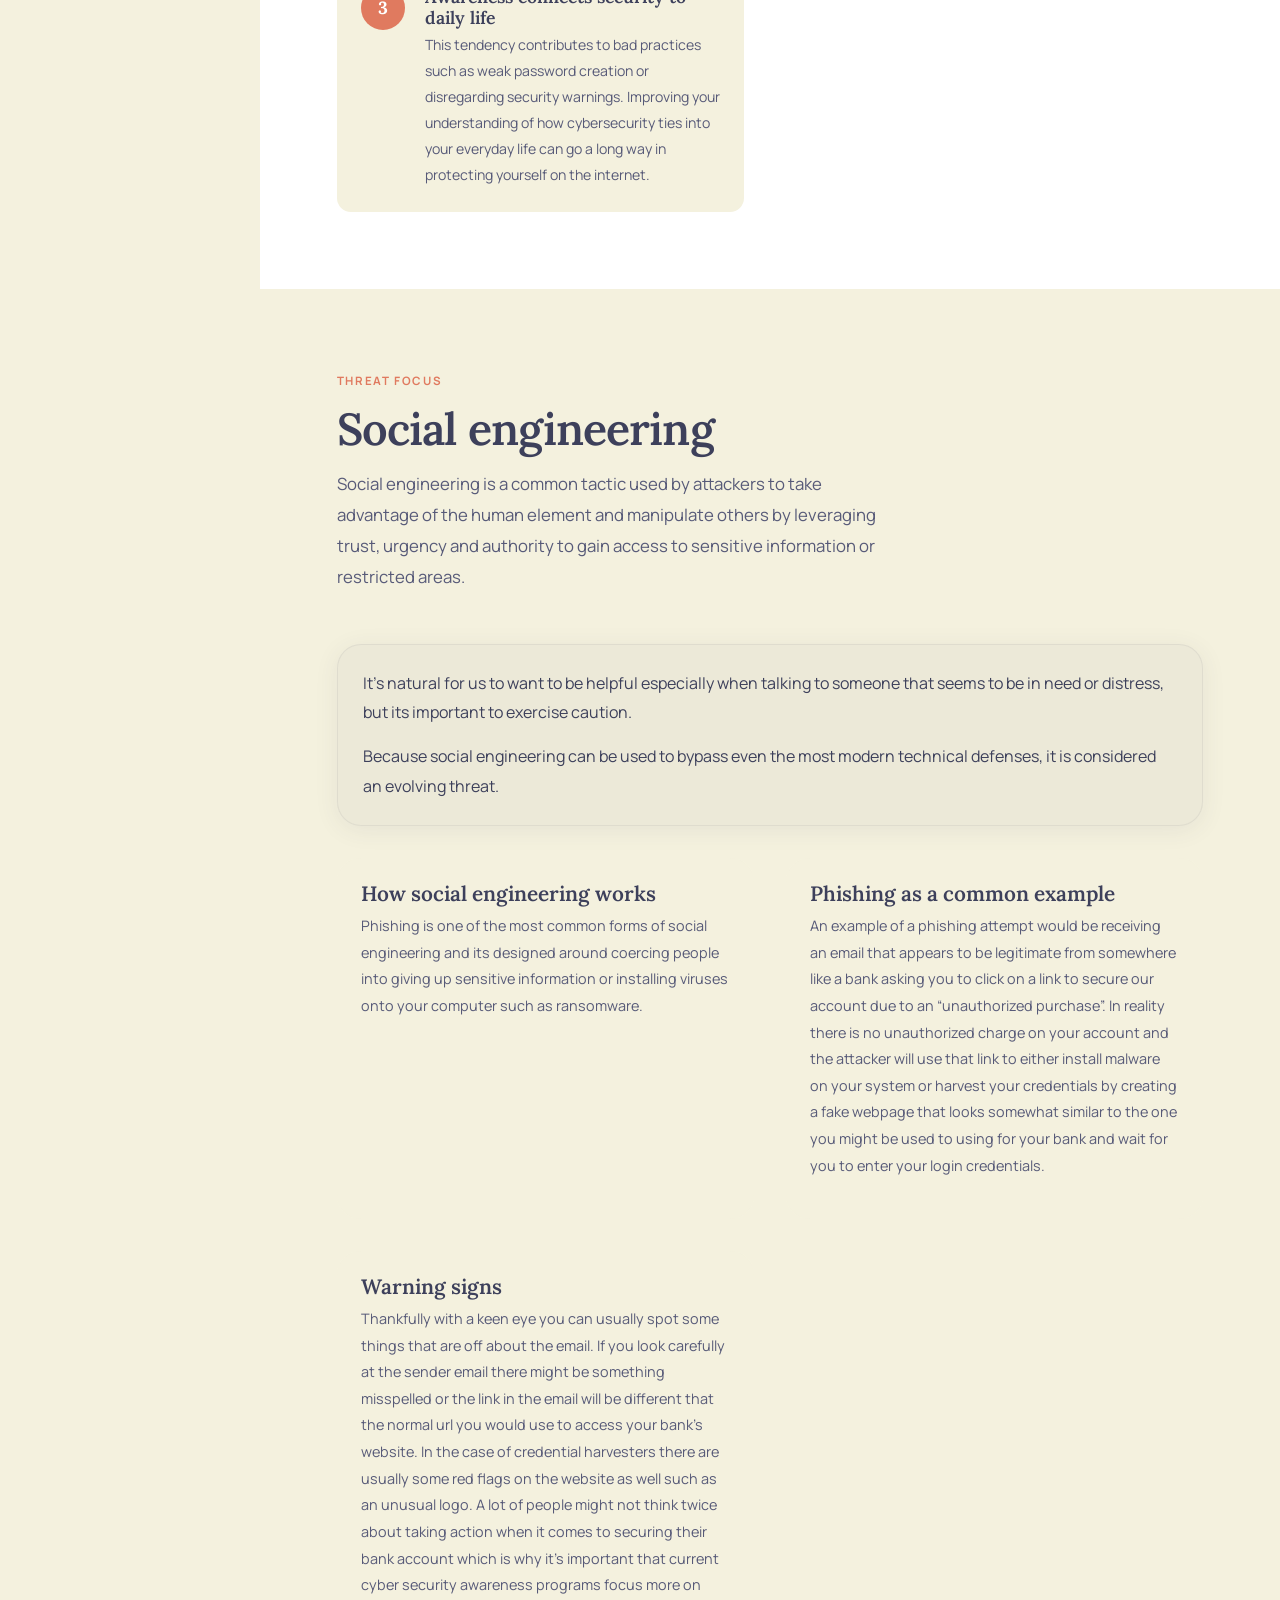
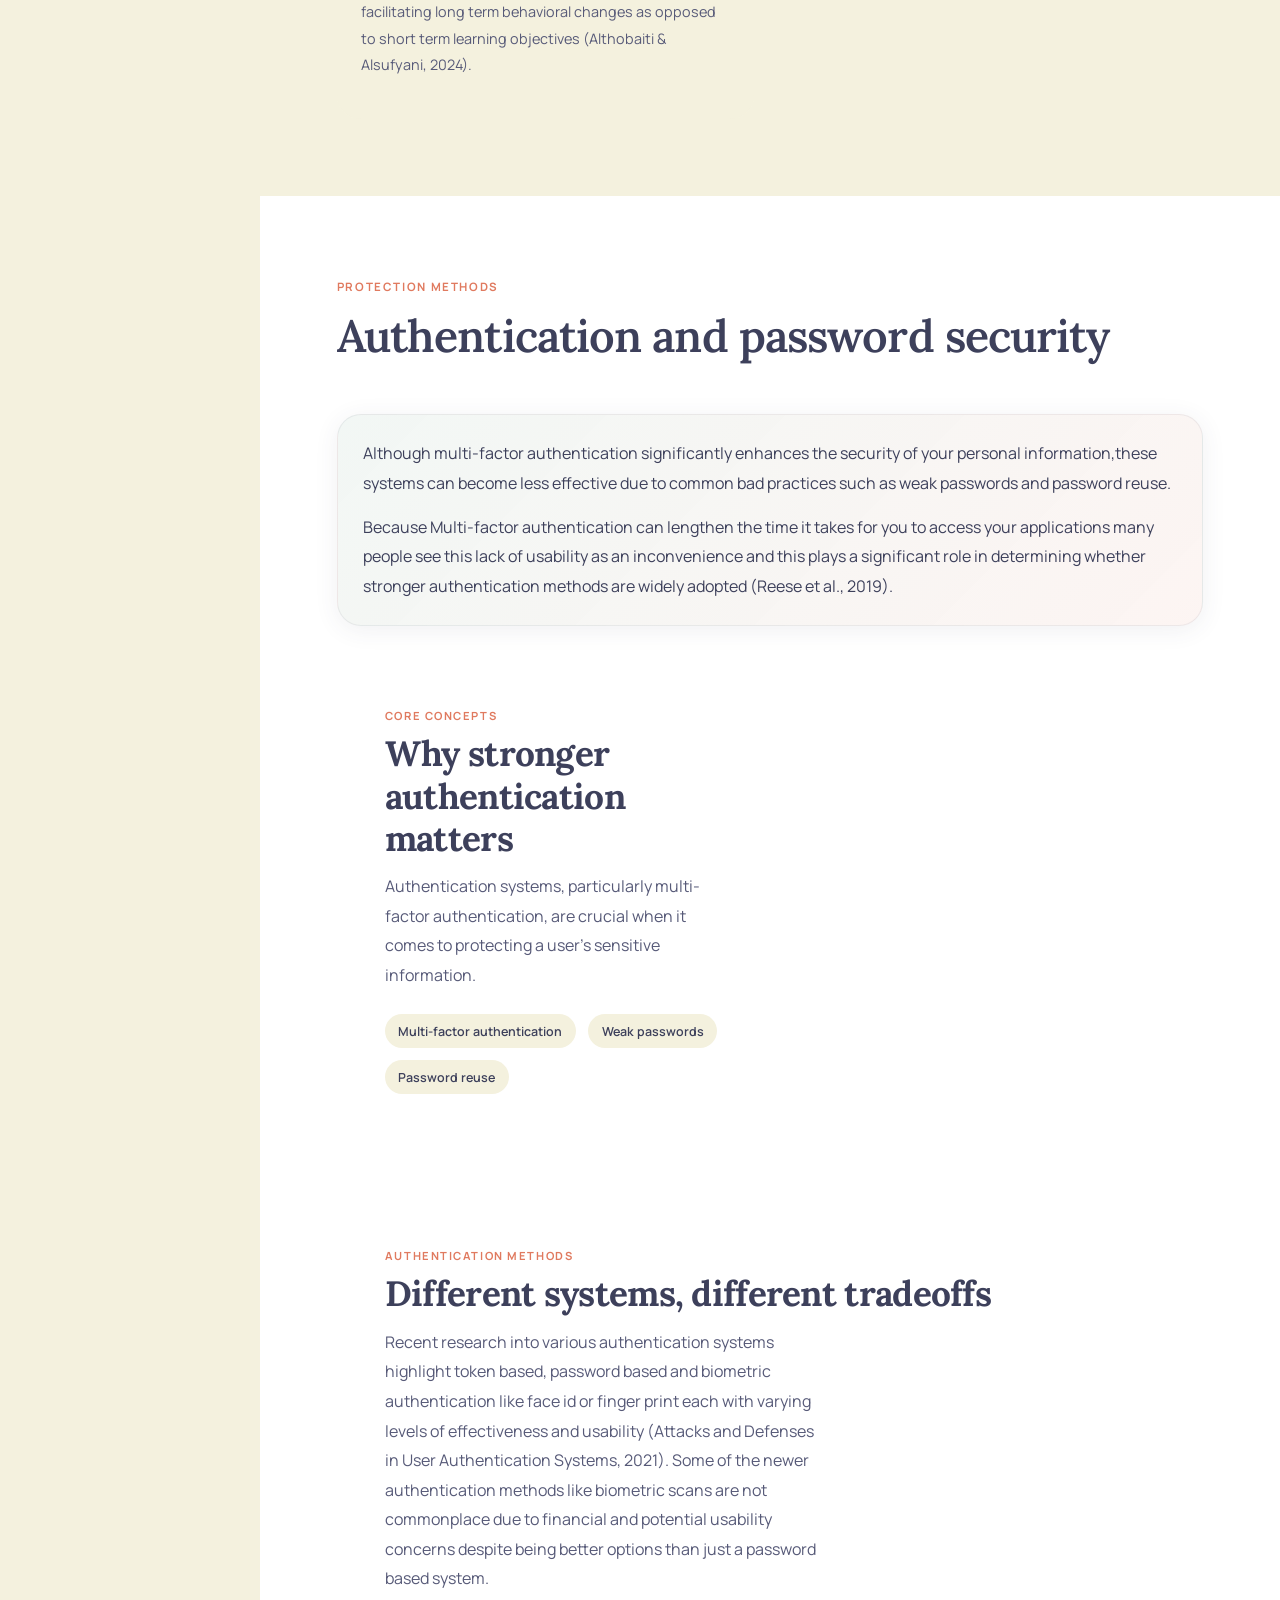
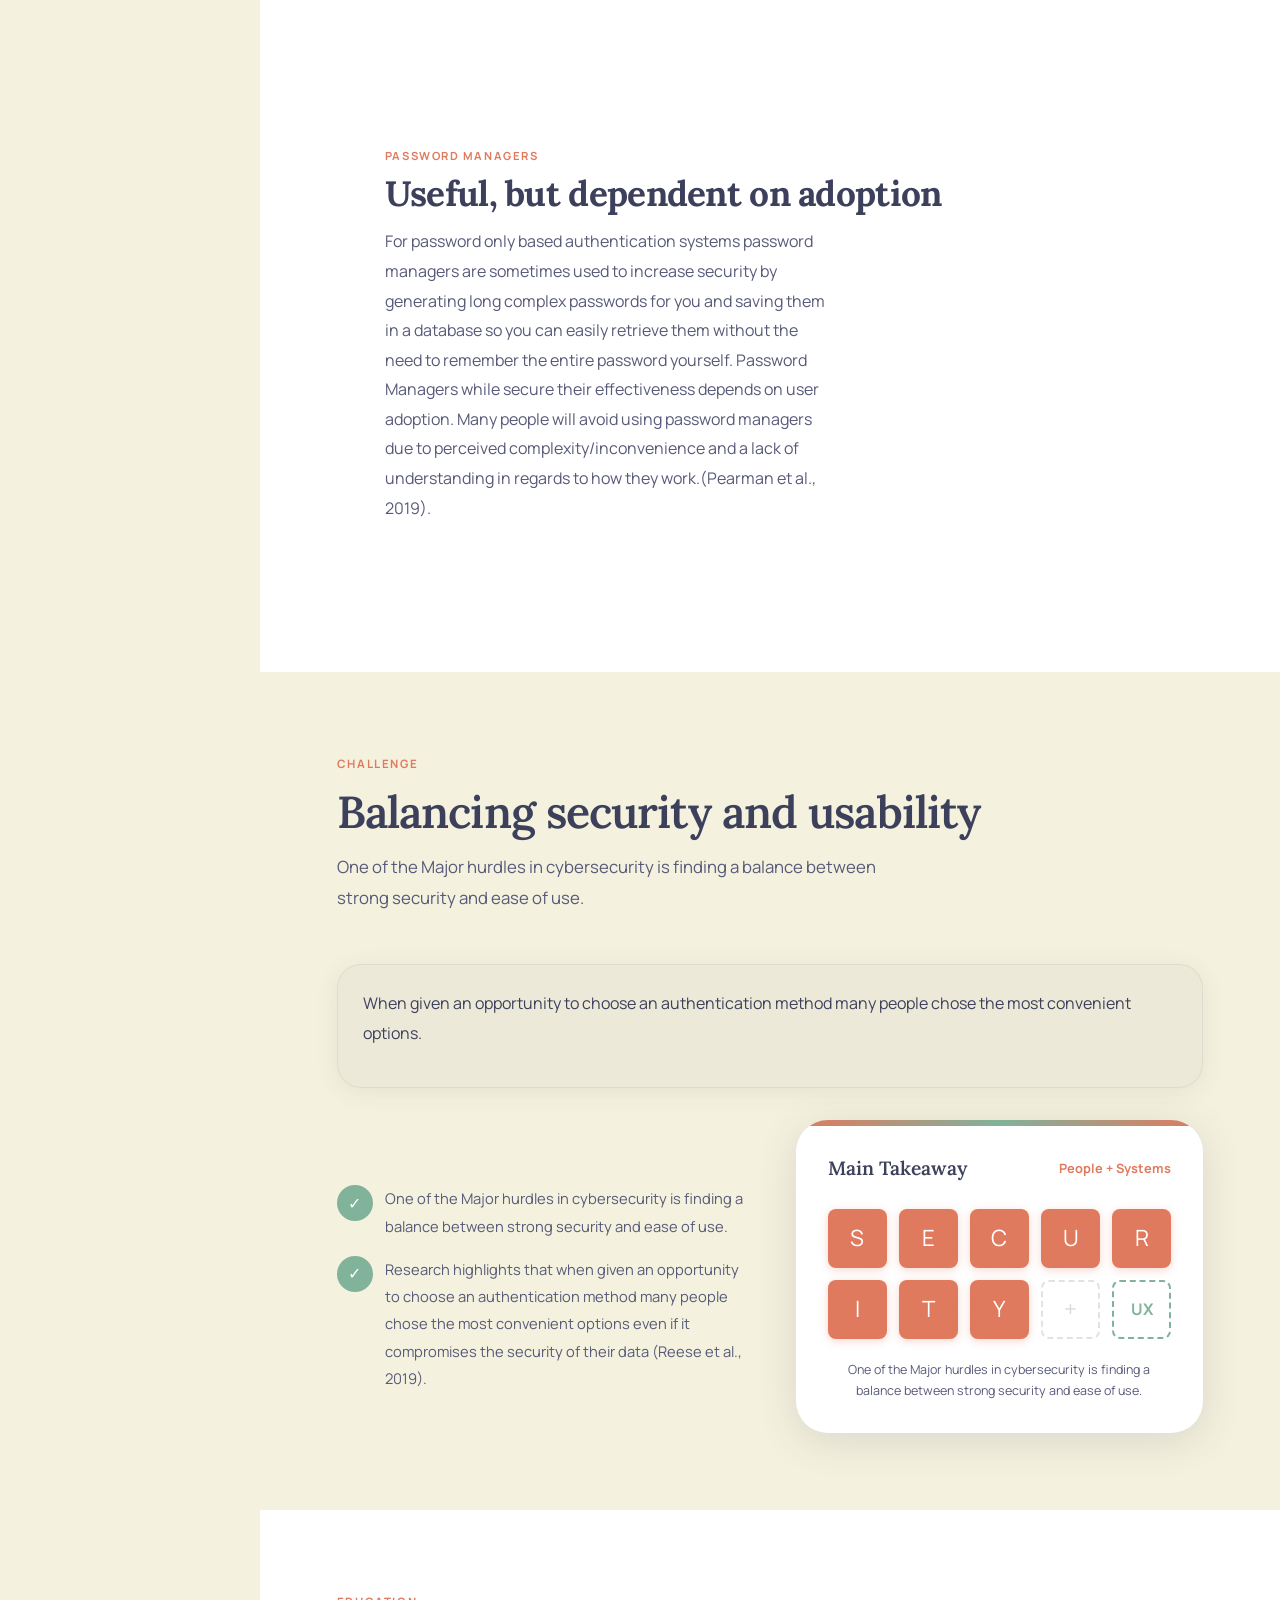
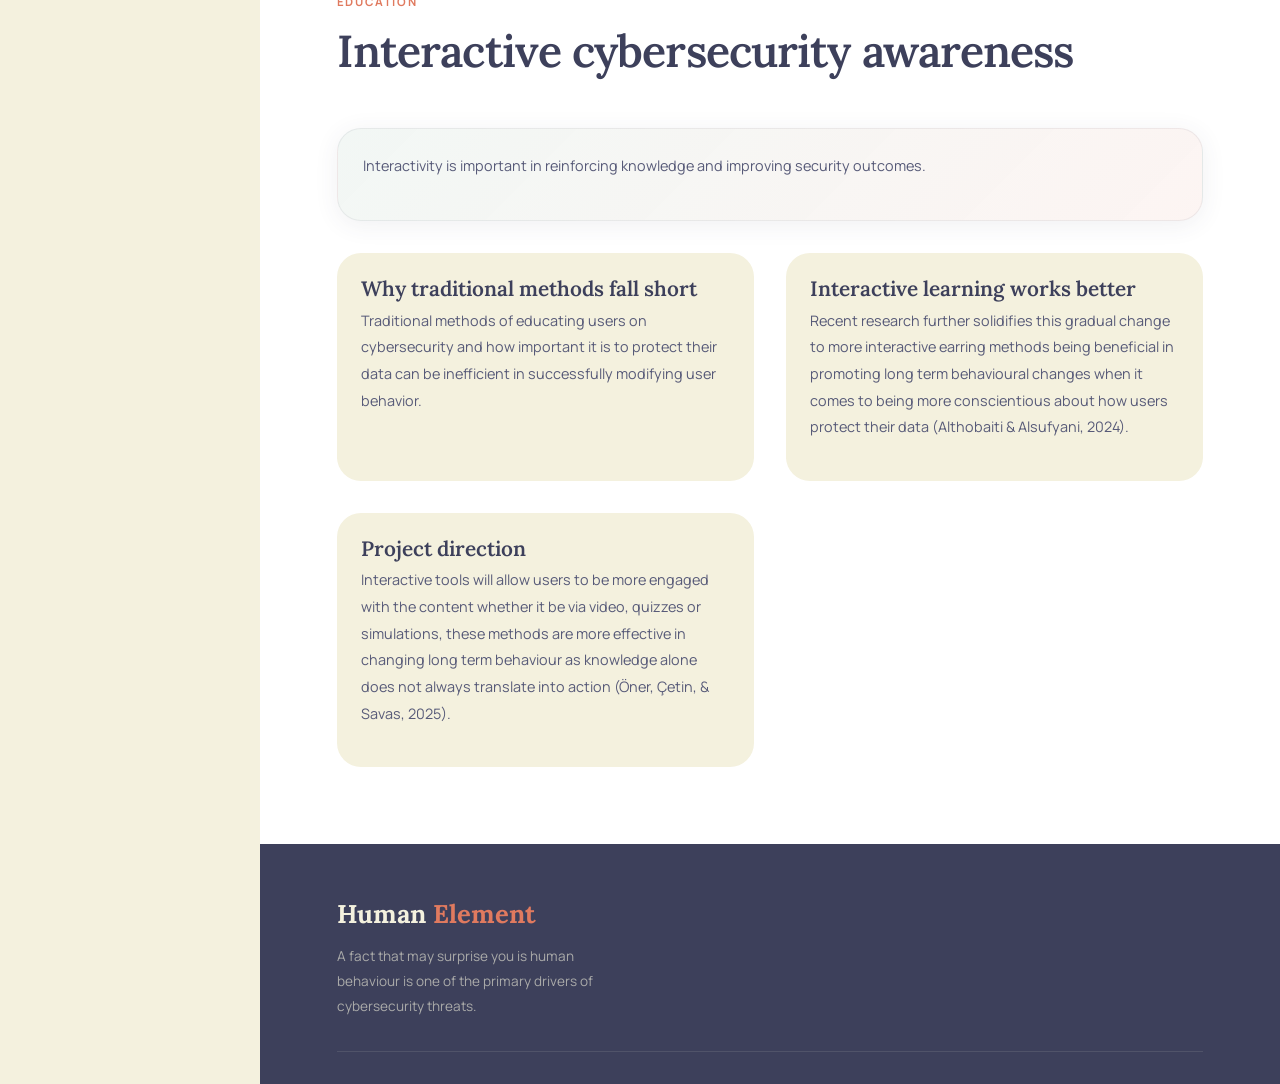
==== commit da9360a1: "Update index.html" ====
--- a/index.html
+++ b/index.html
@@ -76,7 +76,6 @@
 <span class="section__label">Overview</span>
 <h2 class="section__title">Why people matter in cybersecurity</h2>
 </div>
-<div class="intro-panel reveal">
 </div>
 <div class="builder__layout">
 <div class="builder__steps">
